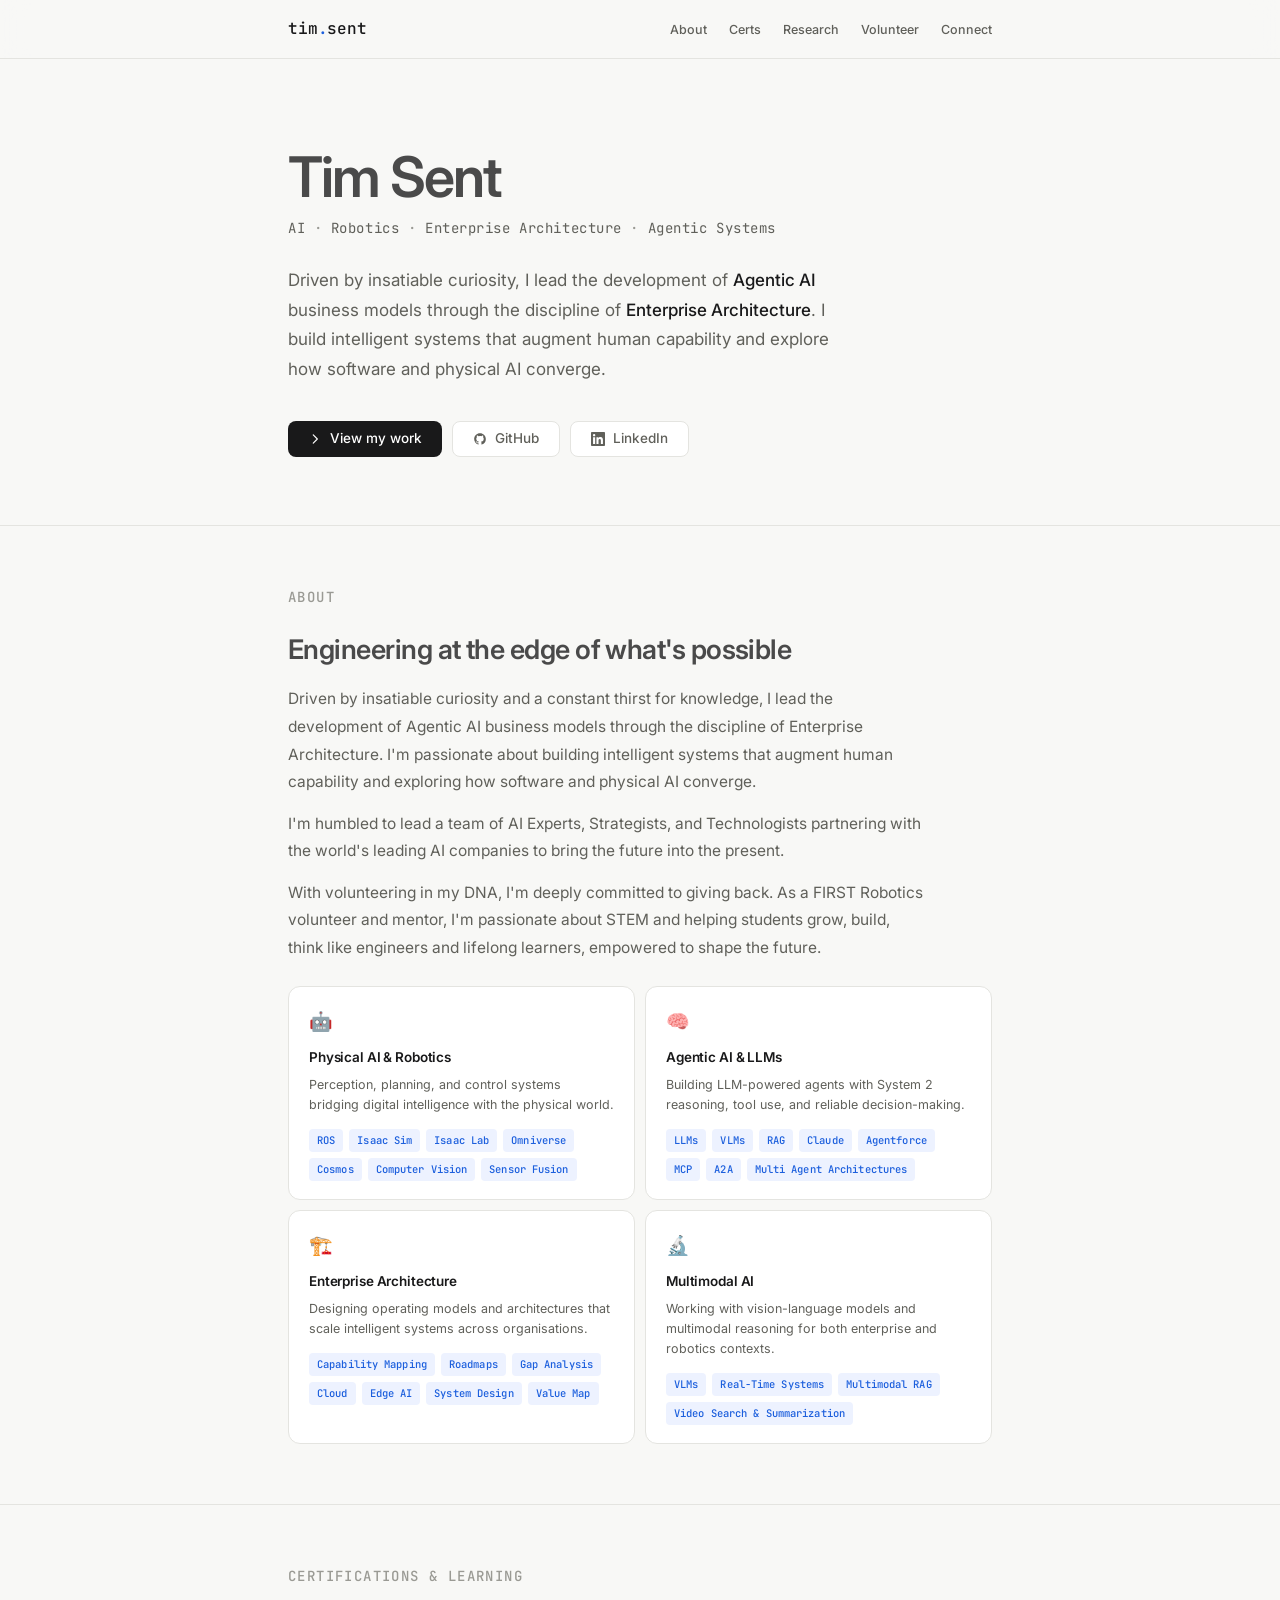
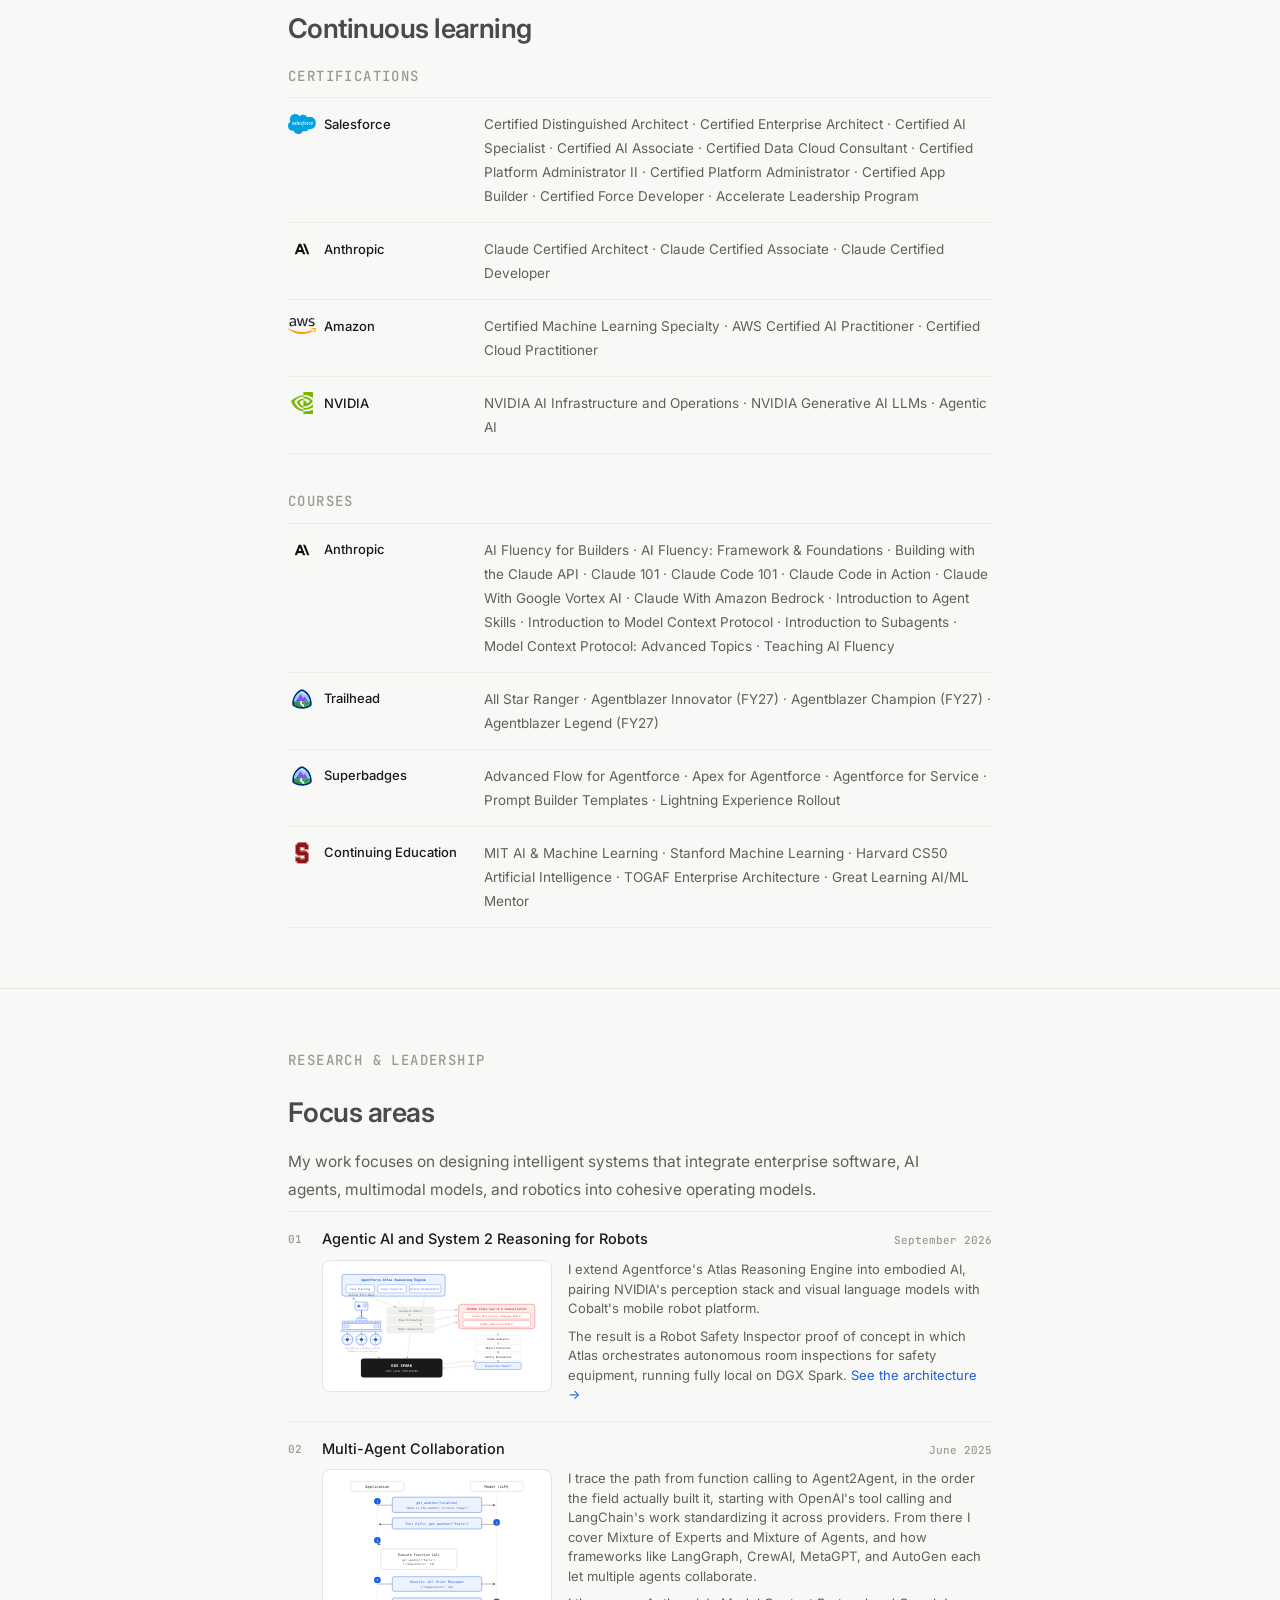
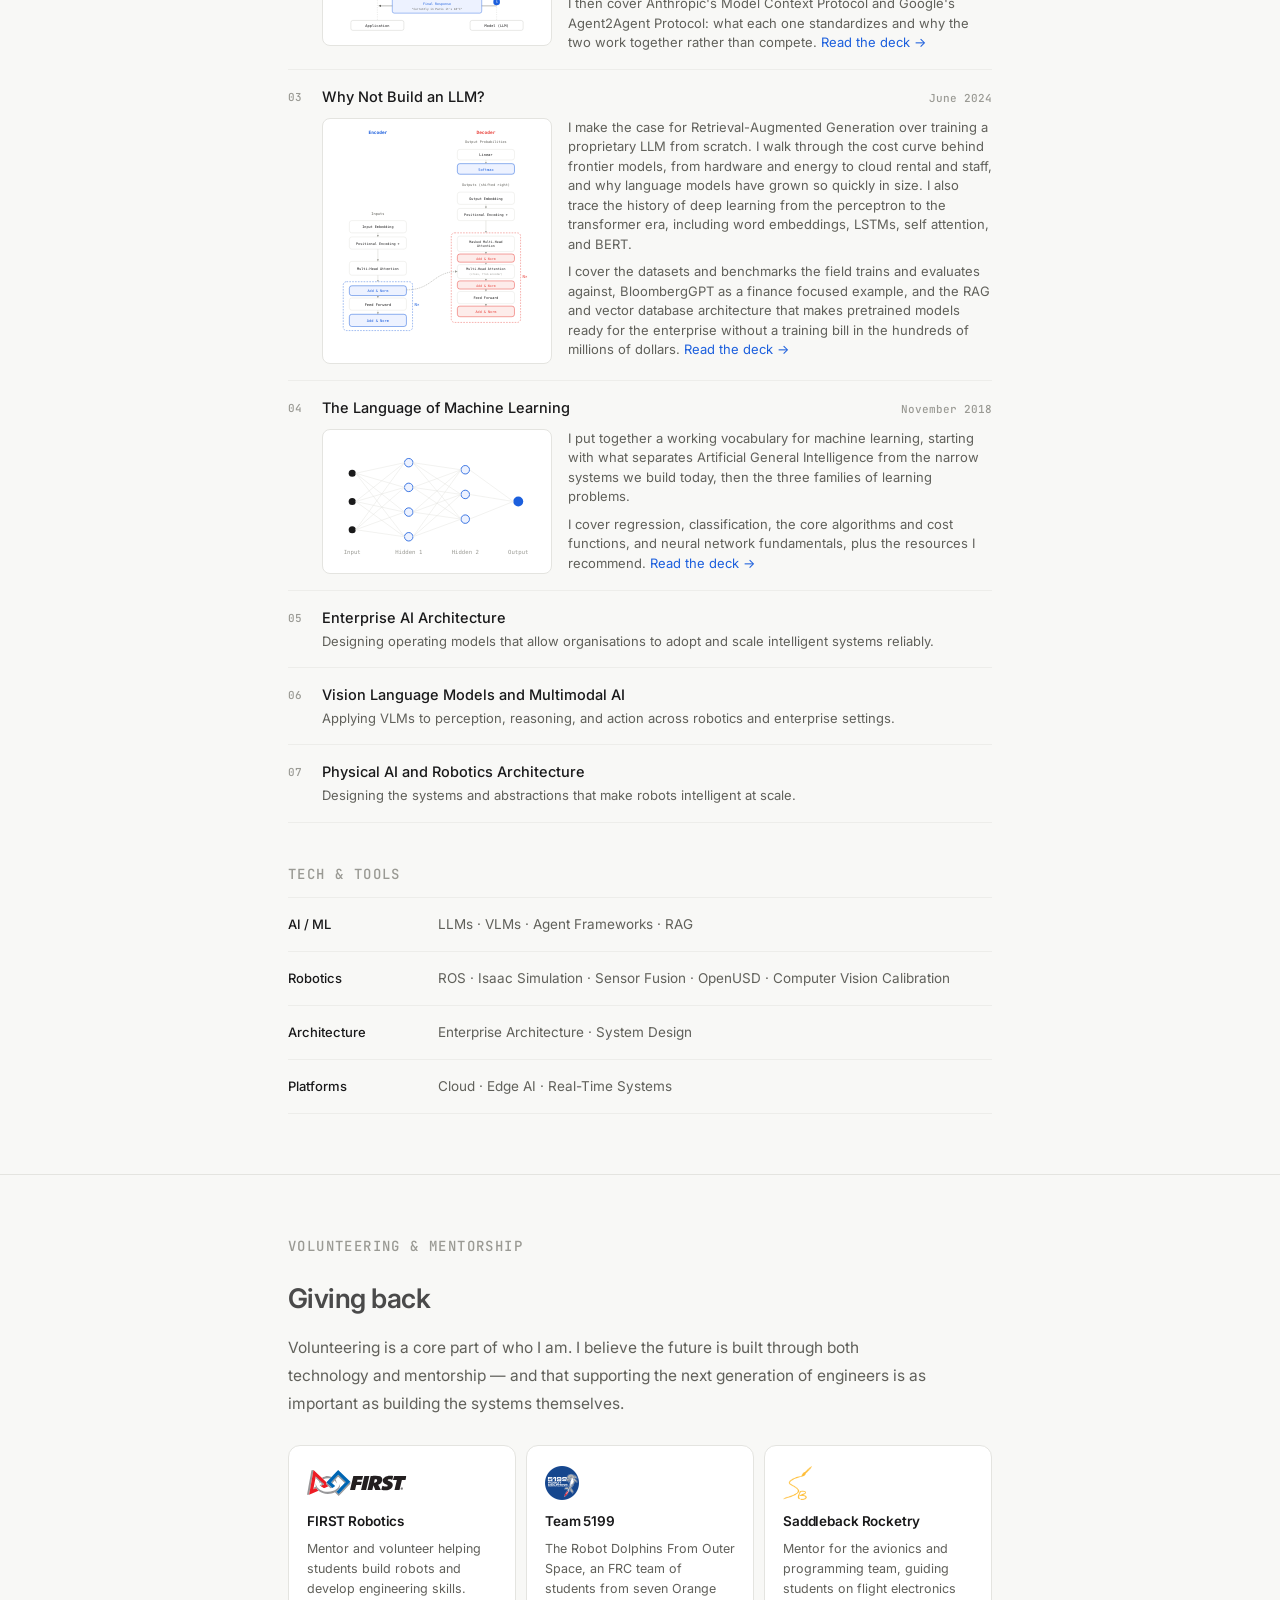
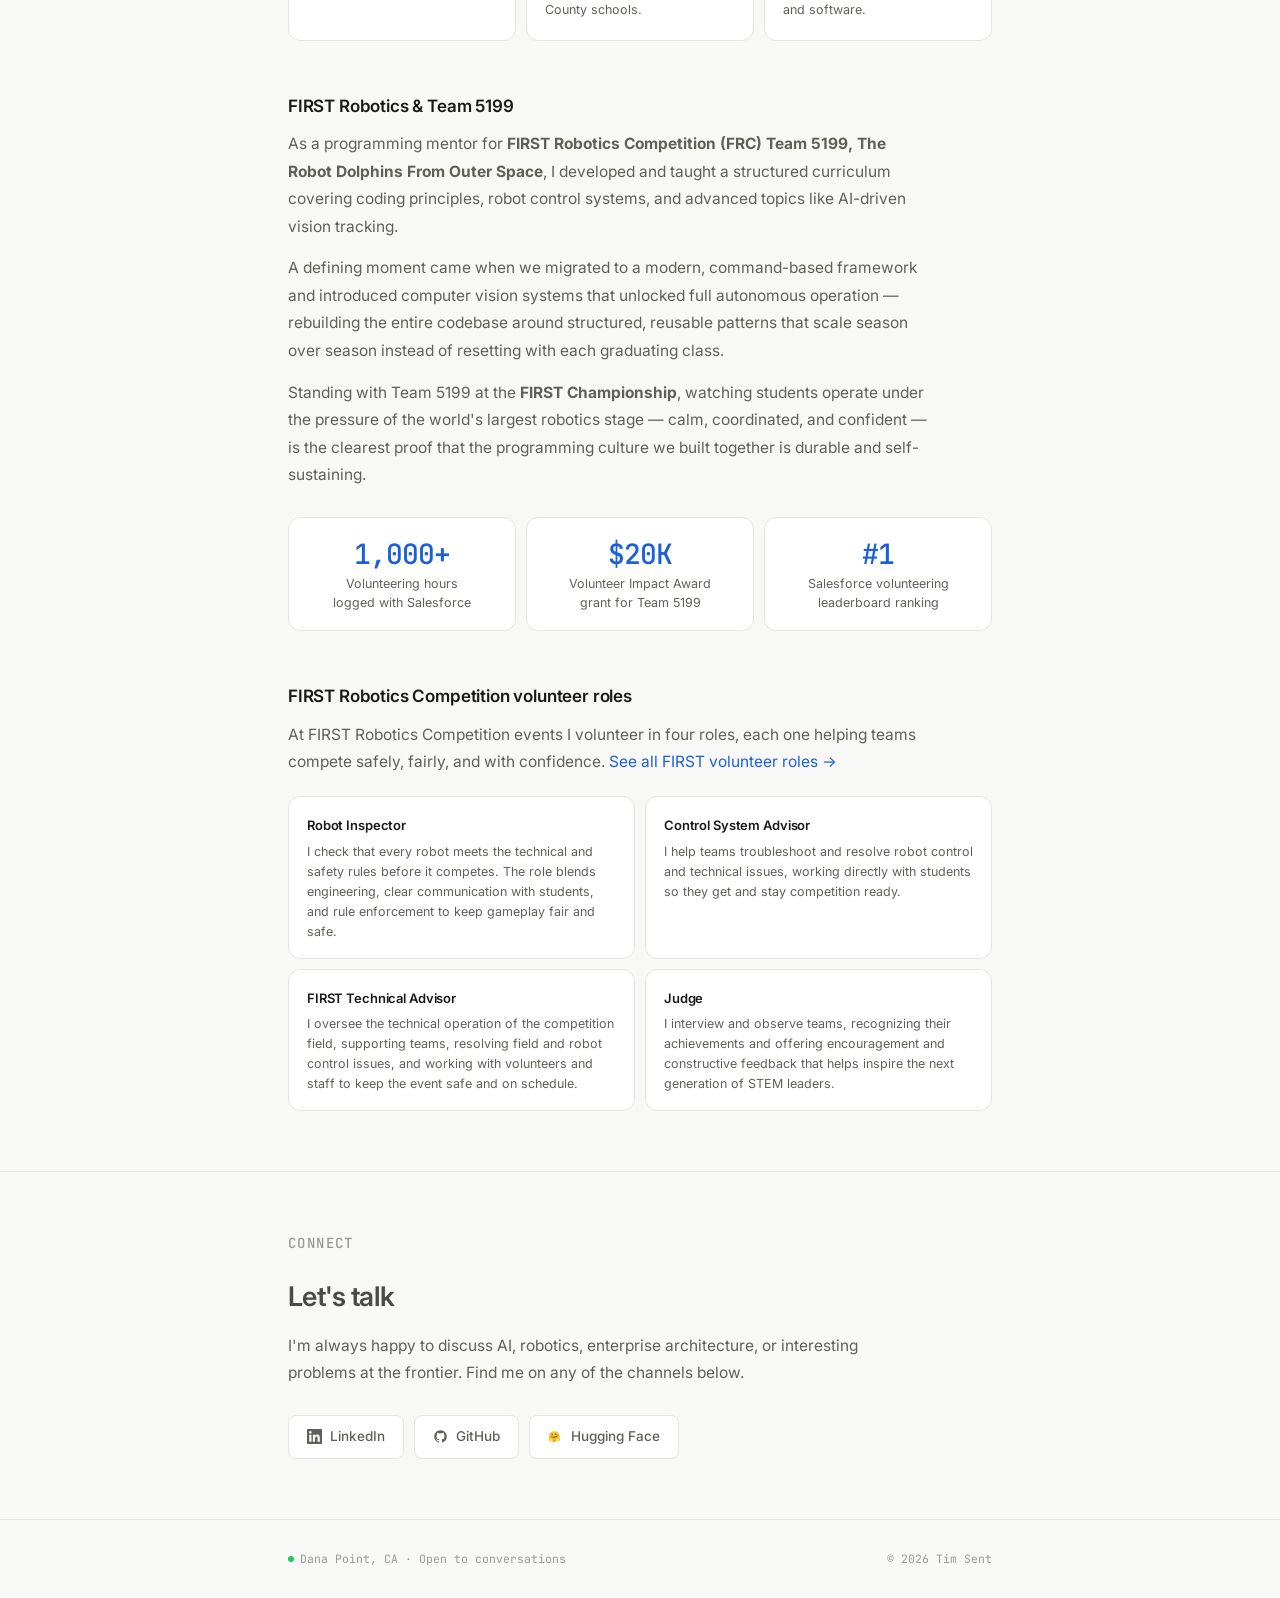
==== index.html @ 7ecc3be6 "Add Teaching AI Fluency to Anthropic courses Co-Authored-By: Claude Sonnet 5 <noreply@anthropic.com>" ====
<!DOCTYPE html>
<html lang="en">
<head>
  <meta charset="UTF-8" />
  <meta name="viewport" content="width=device-width, initial-scale=1.0" />
  <title>Tim Sent</title>
  <link rel="icon" href="favicon.svg" type="image/svg+xml" />
  <link rel="icon" href="favicon.ico" sizes="48x48" />
  <link rel="apple-touch-icon" href="apple-touch-icon.png" />
  <link rel="preconnect" href="https://fonts.googleapis.com" />
  <link rel="preconnect" href="https://fonts.gstatic.com" crossorigin />
  <link href="https://fonts.googleapis.com/css2?family=Inter:ital,wght@0,300;0,400;0,500;0,600;1,400&family=JetBrains+Mono:wght@400;500&display=swap" rel="stylesheet" />
  <link rel="stylesheet" href="css/styles.css" />
</head>
<body>

<!-- ── Nav ──────────────────────────────────── -->
<nav>
  <div class="nav-inner">
    <a href="#" class="nav-brand">tim<em>.</em>sent</a>
    <ul class="nav-links">
      <li><a href="#about">About</a></li>
      <li><a href="#certifications">Certs</a></li>
      <li><a href="#research">Research</a></li>
      <li><a href="#volunteering">Volunteer</a></li>
      <li><a href="#connect">Connect</a></li>
    </ul>
  </div>
</nav>

<!-- ── Hero ─────────────────────────────────── -->
<div class="container">
  <div class="hero hero-home fade">
    <h1>Tim Sent</h1>
    <p class="hero-subtitle">
      <span>AI</span> · <span>Robotics</span> · <span>Enterprise Architecture</span> · <span>Agentic Systems</span>
    </p>
    <p class="hero-desc">
      Driven by insatiable curiosity, I lead the development of <strong>Agentic AI</strong> business models through
      the discipline of <strong>Enterprise Architecture</strong>. I build intelligent systems that augment human
      capability and explore how software and physical AI converge.
    </p>
    <div class="hero-actions">
      <a href="#research" class="btn btn-dark">
        <svg fill="none" viewBox="0 0 24 24" stroke="currentColor" stroke-width="2"><path stroke-linecap="round" stroke-linejoin="round" d="M9 5l7 7-7 7"/></svg>
        View my work
      </a>
      <a href="https://github.com/timsent" target="_blank" rel="noopener" class="btn btn-outline">
        <svg viewBox="0 0 24 24" fill="currentColor"><path d="M12 2C6.477 2 2 6.484 2 12.017c0 4.425 2.865 8.18 6.839 9.504.5.092.682-.217.682-.483 0-.237-.008-.868-.013-1.703-2.782.605-3.369-1.343-3.369-1.343-.454-1.158-1.11-1.466-1.11-1.466-.908-.62.069-.608.069-.608 1.003.07 1.531 1.032 1.531 1.032.892 1.53 2.341 1.088 2.91.832.092-.647.35-1.088.636-1.338-2.22-.253-4.555-1.113-4.555-4.951 0-1.093.39-1.988 1.029-2.688-.103-.253-.446-1.272.098-2.65 0 0 .84-.27 2.75 1.026A9.564 9.564 0 0112 6.844c.85.004 1.705.115 2.504.337 1.909-1.296 2.747-1.027 2.747-1.027.546 1.379.202 2.398.1 2.651.64.7 1.028 1.595 1.028 2.688 0 3.848-2.339 4.695-4.566 4.943.359.309.678.92.678 1.855 0 1.338-.012 2.419-.012 2.747 0 .268.18.58.688.482A10.019 10.019 0 0022 12.017C22 6.484 17.522 2 12 2z"/></svg>
        GitHub
      </a>
      <a href="https://www.linkedin.com/in/timsent/" target="_blank" rel="noopener" class="btn btn-outline">
        <svg viewBox="0 0 24 24" fill="currentColor"><path d="M20.447 20.452h-3.554v-5.569c0-1.328-.027-3.037-1.852-3.037-1.853 0-2.136 1.445-2.136 2.939v5.667H9.351V9h3.414v1.561h.046c.477-.9 1.637-1.85 3.37-1.85 3.601 0 4.267 2.37 4.267 5.455v6.286zM5.337 7.433a2.062 2.062 0 01-2.063-2.065 2.064 2.064 0 112.063 2.065zm1.782 13.019H3.555V9h3.564v11.452zM22.225 0H1.771C.792 0 0 .774 0 1.729v20.542C0 23.227.792 24 1.771 24h20.451C23.2 24 24 23.227 24 22.271V1.729C24 .774 23.2 0 22.222 0h.003z"/></svg>
        LinkedIn
      </a>
    </div>
  </div>
</div>

<div class="hr"></div>

<!-- ── About ─────────────────────────────────── -->
<section id="about">
  <div class="container">
    <p class="sec-eyebrow fade">About</p>
    <h2 class="sec-title fade">Engineering at the edge of what's possible</h2>
    <div class="sec-body fade">
      <p>
        Driven by insatiable curiosity and a constant thirst for knowledge, I lead the development of Agentic AI
        business models through the discipline of Enterprise Architecture. I'm passionate about building intelligent
        systems that augment human capability and exploring how software and physical AI converge.
      </p>
      <p>
        I'm humbled to lead a team of AI Experts, Strategists, and Technologists partnering with the world's leading
        AI companies to bring the future into the present.
      </p>
      <p>
        With volunteering in my DNA, I'm deeply committed to giving back. As a FIRST Robotics volunteer and mentor,
        I'm passionate about STEM and helping students grow, build, think like engineers and lifelong learners,
        empowered to shape the future.
      </p>
    </div>
    <div class="focus-grid">
      <div class="focus-card fade">
        <span class="focus-icon">🤖</span>
        <h3>Physical AI & Robotics</h3>
        <p>Perception, planning, and control systems bridging digital intelligence with the physical world.</p>
        <div class="tags">
          <span class="tag">ROS</span>
          <span class="tag">Isaac Sim</span>
          <span class="tag">Isaac Lab</span>
          <span class="tag">Omniverse</span>
          <span class="tag">Cosmos</span>
          <span class="tag">Computer Vision</span>
          <span class="tag">Sensor Fusion</span>
        </div>
      </div>
      <div class="focus-card fade">
        <span class="focus-icon">🧠</span>
        <h3>Agentic AI & LLMs</h3>
        <p>Building LLM-powered agents with System 2 reasoning, tool use, and reliable decision-making.</p>
        <div class="tags">
          <span class="tag">LLMs</span>
          <span class="tag">VLMs</span>
          <span class="tag">RAG</span>
          <span class="tag">Claude</span>
          <span class="tag">Agentforce</span>
          <span class="tag">MCP</span>
          <span class="tag">A2A</span>
          <span class="tag">Multi Agent Architectures</span>
        </div>
      </div>
      <div class="focus-card fade">
        <span class="focus-icon">🏗️</span>
        <h3>Enterprise Architecture</h3>
        <p>Designing operating models and architectures that scale intelligent systems across organisations.</p>
        <div class="tags">
          <span class="tag">Capability Mapping</span>
          <span class="tag">Roadmaps</span>
          <span class="tag">Gap Analysis</span>
          <span class="tag">Cloud</span>
          <span class="tag">Edge AI</span>
          <span class="tag">System Design</span>
          <span class="tag">Value Map</span>
        </div>
      </div>
      <div class="focus-card fade">
        <span class="focus-icon">🔬</span>
        <h3>Multimodal AI</h3>
        <p>Working with vision-language models and multimodal reasoning for both enterprise and robotics contexts.</p>
        <div class="tags">
          <span class="tag">VLMs</span>
          <span class="tag">Real-Time Systems</span>
          <span class="tag">Multimodal RAG</span>
          <span class="tag">Video Search &amp; Summarization</span>
        </div>
      </div>
    </div>
  </div>
</section>

<div class="hr"></div>

<!-- ── Certifications ────────────────────────── -->
<section id="certifications">
  <div class="container">
    <p class="sec-eyebrow fade">Certifications &amp; Learning</p>
    <h2 class="sec-title fade">Continuous learning</h2>

    <div style="margin-top: 8px;">
      <p class="sec-eyebrow fade" style="margin-bottom: 10px;">Certifications</p>
      <div class="cert-table fade">
        <div class="cert-row">
          <span class="cert-provider"><img class="provider-logo" src="images/logo-salesforce.svg" alt="">Salesforce</span>
          <span class="cert-items">Certified Distinguished Architect · Certified Enterprise Architect · Certified AI Specialist · Certified AI Associate · Certified Data Cloud Consultant · Certified Platform Administrator II · Certified Platform Administrator · Certified App Builder · Certified Force Developer · Accelerate Leadership Program</span>
        </div>
        <div class="cert-row">
          <span class="cert-provider"><img class="provider-logo" src="images/logo-anthropic.png" alt="">Anthropic</span>
          <span class="cert-items">Claude Certified Architect · Claude Certified Associate · Claude Certified Developer</span>
        </div>
        <div class="cert-row">
          <span class="cert-provider"><img class="provider-logo" src="images/logo-aws.svg" alt="">Amazon</span>
          <span class="cert-items">Certified Machine Learning Specialty · AWS Certified AI Practitioner · Certified Cloud Practitioner</span>
        </div>
        <div class="cert-row">
          <span class="cert-provider"><img class="provider-logo" src="images/logo-nvidia.svg" alt="">NVIDIA</span>
          <span class="cert-items">NVIDIA AI Infrastructure and Operations · NVIDIA Generative AI LLMs · Agentic AI</span>
        </div>
      </div>
    </div>

    <div style="margin-top: 36px;">
      <p class="sec-eyebrow fade" style="margin-bottom: 10px;">Courses</p>
      <div class="cert-table fade">
        <div class="cert-row">
          <span class="cert-provider"><img class="provider-logo" src="images/logo-anthropic.png" alt="">Anthropic</span>
          <span class="cert-items">AI Fluency for Builders · AI Fluency: Framework &amp; Foundations · Building with the Claude API · Claude 101 · Claude Code 101 · Claude Code in Action · Claude With Google Vortex AI · Claude With Amazon Bedrock · Introduction to Agent Skills · Introduction to Model Context Protocol · Introduction to Subagents · Model Context Protocol: Advanced Topics · Teaching AI Fluency</span>
        </div>
        <div class="cert-row">
          <span class="cert-provider"><img class="provider-logo" src="images/logo-trailhead.svg" alt="">Trailhead</span>
          <span class="cert-items">All Star Ranger · Agentblazer Innovator (FY27) · Agentblazer Champion (FY27) · Agentblazer Legend (FY27)</span>
        </div>
        <div class="cert-row">
          <span class="cert-provider"><img class="provider-logo" src="images/logo-trailhead.svg" alt="">Superbadges</span>
          <span class="cert-items">Advanced Flow for Agentforce · Apex for Agentforce · Agentforce for Service · Prompt Builder Templates · Lightning Experience Rollout</span>
        </div>
        <div class="cert-row">
          <span class="cert-provider"><img class="provider-logo" src="images/logo-stanford.svg" alt="">Continuing Education</span>
          <span class="cert-items">MIT AI &amp; Machine Learning · Stanford Machine Learning · Harvard CS50 Artificial Intelligence · TOGAF Enterprise Architecture · Great Learning AI/ML Mentor</span>
        </div>
      </div>
    </div>
  </div>
</section>

<div class="hr"></div>

<!-- ── Research ───────────────────────────────── -->
<section id="research">
  <div class="container">
    <p class="sec-eyebrow fade">Research & Leadership</p>
    <h2 class="sec-title fade">Focus areas</h2>
    <div class="sec-body fade">
      <p>
        My work focuses on designing intelligent systems that integrate enterprise software, AI agents,
        multimodal models, and robotics into cohesive operating models.
      </p>
    </div>
    <div class="research-list fade">
      <div class="research-item">
        <span class="research-num">01</span>
        <div class="research-name">
          <div class="research-head">
            <a href="nvidia-cobalt-robotics.html" style="color: var(--text-primary); text-decoration: none;">Agentic AI and System 2 Reasoning for Robots</a>
            <span class="research-date">September 2026</span>
          </div>
          <div class="research-body">
            <a class="research-thumb" href="nvidia-cobalt-robotics.html"><img src="images/nvidia-cobalt-robotics.svg" alt="Robot Safety Inspector system architecture diagram" loading="lazy"></a>
            <div class="research-text">
              <p>I extend Agentforce's Atlas Reasoning Engine into embodied AI, pairing NVIDIA's perception stack and visual language models with Cobalt's mobile robot platform.</p>
              <p>The result is a Robot Safety Inspector proof of concept in which Atlas orchestrates autonomous room inspections for safety equipment, running fully local on DGX Spark. <a href="nvidia-cobalt-robotics.html" style="color: var(--accent);">See the architecture →</a></p>
            </div>
          </div>
        </div>
      </div>
      <div class="research-item">
        <span class="research-num">02</span>
        <div class="research-name">
          <div class="research-head">
            <a href="multi-agent-collaboration.html" style="color: var(--text-primary); text-decoration: none;">Multi-Agent Collaboration</a>
            <span class="research-date">June 2025</span>
          </div>
          <div class="research-body">
            <a class="research-thumb" href="multi-agent-collaboration.html"><img src="images/multi-agent-collaboration.svg" alt="Tool calling sequence diagram from Multi-Agent Collaboration" loading="lazy"></a>
            <div class="research-text">
              <p>I trace the path from function calling to Agent2Agent, in the order the field actually built it, starting with OpenAI's tool calling and LangChain's work standardizing it across providers. From there I cover Mixture of Experts and Mixture of Agents, and how frameworks like LangGraph, CrewAI, MetaGPT, and AutoGen each let multiple agents collaborate.</p>
              <p>I then cover Anthropic's Model Context Protocol and Google's Agent2Agent Protocol: what each one standardizes and why the two work together rather than compete. <a href="multi-agent-collaboration.html" style="color: var(--accent);">Read the deck →</a></p>
            </div>
          </div>
        </div>
      </div>
      <div class="research-item">
        <span class="research-num">03</span>
        <div class="research-name">
          <div class="research-head">
            <a href="why-not-build-an-llm.html" style="color: var(--text-primary); text-decoration: none;">Why Not Build an LLM?</a>
            <span class="research-date">June 2024</span>
          </div>
          <div class="research-body">
            <a class="research-thumb" href="why-not-build-an-llm.html"><img src="images/why-not-build-an-llm.svg" alt="Transformer architecture diagram from Why Not Build an LLM?" loading="lazy"></a>
            <div class="research-text">
              <p>I make the case for Retrieval-Augmented Generation over training a proprietary LLM from scratch. I walk through the cost curve behind frontier models, from hardware and energy to cloud rental and staff, and why language models have grown so quickly in size. I also trace the history of deep learning from the perceptron to the transformer era, including word embeddings, LSTMs, self attention, and BERT.</p>
              <p>I cover the datasets and benchmarks the field trains and evaluates against, BloombergGPT as a finance focused example, and the RAG and vector database architecture that makes pretrained models ready for the enterprise without a training bill in the hundreds of millions of dollars. <a href="why-not-build-an-llm.html" style="color: var(--accent);">Read the deck →</a></p>
            </div>
          </div>
        </div>
      </div>
      <div class="research-item">
        <span class="research-num">04</span>
        <div class="research-name">
          <div class="research-head">
            <a href="language-of-machine-learning.html" style="color: var(--text-primary); text-decoration: none;">The Language of Machine Learning</a>
            <span class="research-date">November 2018</span>
          </div>
          <div class="research-body">
            <a class="research-thumb" href="language-of-machine-learning.html"><img src="images/language-of-machine-learning.svg" alt="Neural network diagram from The Language of Machine Learning" loading="lazy"></a>
            <div class="research-text">
              <p>I put together a working vocabulary for machine learning, starting with what separates Artificial General Intelligence from the narrow systems we build today, then the three families of learning problems.</p>
              <p>I cover regression, classification, the core algorithms and cost functions, and neural network fundamentals, plus the resources I recommend. <a href="language-of-machine-learning.html" style="color: var(--accent);">Read the deck →</a></p>
            </div>
          </div>
        </div>
      </div>
      <div class="research-item">
        <span class="research-num">05</span>
        <div class="research-name">
          Enterprise AI Architecture
          <em>Designing operating models that allow organisations to adopt and scale intelligent systems reliably.</em>
        </div>
      </div>
      <div class="research-item">
        <span class="research-num">06</span>
        <div class="research-name">
          Vision Language Models and Multimodal AI
          <em>Applying VLMs to perception, reasoning, and action across robotics and enterprise settings.</em>
        </div>
      </div>
      <div class="research-item">
        <span class="research-num">07</span>
        <div class="research-name">
          Physical AI and Robotics Architecture
          <em>Designing the systems and abstractions that make robots intelligent at scale.</em>
        </div>
      </div>
    </div>

    <div style="margin-top: 40px;">
      <p class="sec-eyebrow fade" style="margin-bottom: 12px;">Tech & Tools</p>
      <div class="tech-grid fade">
        <div class="tech-row">
          <span class="tech-category">AI / ML</span>
          <span class="tech-items">LLMs · VLMs · Agent Frameworks · RAG</span>
        </div>
        <div class="tech-row">
          <span class="tech-category">Robotics</span>
          <span class="tech-items">ROS · Isaac Simulation · Sensor Fusion · OpenUSD · Computer Vision Calibration</span>
        </div>
        <div class="tech-row">
          <span class="tech-category">Architecture</span>
          <span class="tech-items">Enterprise Architecture · System Design</span>
        </div>
        <div class="tech-row">
          <span class="tech-category">Platforms</span>
          <span class="tech-items">Cloud · Edge AI · Real-Time Systems</span>
        </div>
      </div>
    </div>
  </div>
</section>

<div class="hr"></div>

<!-- ── Volunteering ──────────────────────────── -->
<section id="volunteering">
  <div class="container">
    <p class="sec-eyebrow fade">Volunteering &amp; Mentorship</p>
    <h2 class="sec-title fade">Giving back</h2>
    <div class="sec-body fade">
      <p>
        Volunteering is a core part of who I am. I believe the future is built through both technology and mentorship —
        and that supporting the next generation of engineers is as important as building the systems themselves.
      </p>
    </div>
    <div class="service-grid" style="margin-top: 28px;">
      <a class="service-card fade" href="https://www.firstinspires.org/programs/frc/" target="_blank" rel="noopener">
        <img class="service-logo" src="images/first-logo.svg" alt="FIRST">
        <h3>FIRST Robotics</h3>
        <p>Mentor and volunteer helping students build robots and develop engineering skills.</p>
      </a>
      <a class="service-card fade" href="https://robotdolphins.org/" target="_blank" rel="noopener">
        <img class="service-logo round" src="images/team-5199-logo.png" alt="Team 5199 Robot Dolphins From Outer Space logo">
        <h3>Team 5199</h3>
        <p>The Robot Dolphins From Outer Space, an FRC team of students from seven Orange County schools.</p>
      </a>
      <a class="service-card fade" href="https://saddlebackrocketry.org/" target="_blank" rel="noopener">
        <img class="service-logo round" src="images/saddleback-rocketry-logo.png" alt="Saddleback Rocketry logo">
        <h3>Saddleback Rocketry</h3>
        <p>Mentor for the avionics and programming team, guiding students on flight electronics and software.</p>
      </a>
    </div>

    <h3 class="subsection-title fade" style="margin-top: 52px;">FIRST Robotics &amp; Team 5199</h3>
    <div class="sec-body fade">
      <p>
        As a programming mentor for <strong>FIRST Robotics Competition (FRC) Team 5199, The Robot Dolphins From
        Outer Space</strong>, I developed and taught a structured curriculum covering coding principles, robot
        control systems, and advanced topics like AI-driven vision tracking.
      </p>
      <p>
        A defining moment came when we migrated to a modern, command-based framework and introduced computer
        vision systems that unlocked full autonomous operation — rebuilding the entire codebase around
        structured, reusable patterns that scale season over season instead of resetting with each graduating class.
      </p>
      <p>
        Standing with Team 5199 at the <strong>FIRST Championship</strong>, watching students operate under the
        pressure of the world's largest robotics stage — calm, coordinated, and confident — is the clearest
        proof that the programming culture we built together is durable and self-sustaining.
      </p>
    </div>

    <div class="vol-stats fade">
      <div class="vol-stat">
        <div class="vol-stat-num">1,000+</div>
        <div class="vol-stat-label">Volunteering hours<br>logged with Salesforce</div>
      </div>
      <div class="vol-stat">
        <div class="vol-stat-num">$20K</div>
        <div class="vol-stat-label">Volunteer Impact Award<br>grant for Team 5199</div>
      </div>
      <div class="vol-stat">
        <div class="vol-stat-num">#1</div>
        <div class="vol-stat-label">Salesforce volunteering<br>leaderboard ranking</div>
      </div>
    </div>

    <h3 class="subsection-title fade" style="margin-top: 52px;">FIRST Robotics Competition volunteer roles</h3>
    <div class="sec-body fade">
      <p>
        At FIRST Robotics Competition events I volunteer in four roles, each one helping teams compete safely, fairly, and with confidence.
        <a href="https://www.firstinspires.org/community/volunteers/roles" target="_blank" rel="noopener" style="color: var(--accent);">See all FIRST volunteer roles →</a>
      </p>
    </div>
    <div class="card-grid fade">
      <div class="card">
        <h3>Robot Inspector</h3>
        <p>I check that every robot meets the technical and safety rules before it competes. The role blends engineering, clear communication with students, and rule enforcement to keep gameplay fair and safe.</p>
      </div>
      <div class="card">
        <h3>Control System Advisor</h3>
        <p>I help teams troubleshoot and resolve robot control and technical issues, working directly with students so they get and stay competition ready.</p>
      </div>
      <div class="card">
        <h3>FIRST Technical Advisor</h3>
        <p>I oversee the technical operation of the competition field, supporting teams, resolving field and robot control issues, and working with volunteers and staff to keep the event safe and on schedule.</p>
      </div>
      <div class="card">
        <h3>Judge</h3>
        <p>I interview and observe teams, recognizing their achievements and offering encouragement and constructive feedback that helps inspire the next generation of STEM leaders.</p>
      </div>
    </div>
  </div>
</section>

<div class="hr"></div>

<!-- ── Connect ───────────────────────────────── -->
<section id="connect">
  <div class="container">
    <p class="sec-eyebrow fade">Connect</p>
    <h2 class="sec-title fade">Let's talk</h2>
    <p class="sec-body fade">
      I'm always happy to discuss AI, robotics, enterprise architecture, or interesting problems at the frontier.
      Find me on any of the channels below.
    </p>
    <div class="connect-row fade" style="margin-top: 28px;">
      <a href="https://www.linkedin.com/in/timsent/" target="_blank" rel="noopener" class="connect-btn">
        <svg viewBox="0 0 24 24" fill="currentColor"><path d="M20.447 20.452h-3.554v-5.569c0-1.328-.027-3.037-1.852-3.037-1.853 0-2.136 1.445-2.136 2.939v5.667H9.351V9h3.414v1.561h.046c.477-.9 1.637-1.85 3.37-1.85 3.601 0 4.267 2.37 4.267 5.455v6.286zM5.337 7.433a2.062 2.062 0 01-2.063-2.065 2.064 2.064 0 112.063 2.065zm1.782 13.019H3.555V9h3.564v11.452zM22.225 0H1.771C.792 0 0 .774 0 1.729v20.542C0 23.227.792 24 1.771 24h20.451C23.2 24 24 23.227 24 22.271V1.729C24 .774 23.2 0 22.222 0h.003z"/></svg>
        LinkedIn
      </a>
      <a href="https://github.com/timsent" target="_blank" rel="noopener" class="connect-btn">
        <svg viewBox="0 0 24 24" fill="currentColor"><path d="M12 2C6.477 2 2 6.484 2 12.017c0 4.425 2.865 8.18 6.839 9.504.5.092.682-.217.682-.483 0-.237-.008-.868-.013-1.703-2.782.605-3.369-1.343-3.369-1.343-.454-1.158-1.11-1.466-1.11-1.466-.908-.62.069-.608.069-.608 1.003.07 1.531 1.032 1.531 1.032.892 1.53 2.341 1.088 2.91.832.092-.647.35-1.088.636-1.338-2.22-.253-4.555-1.113-4.555-4.951 0-1.093.39-1.988 1.029-2.688-.103-.253-.446-1.272.098-2.65 0 0 .84-.27 2.75 1.026A9.564 9.564 0 0112 6.844c.85.004 1.705.115 2.504.337 1.909-1.296 2.747-1.027 2.747-1.027.546 1.379.202 2.398.1 2.651.64.7 1.028 1.595 1.028 2.688 0 3.848-2.339 4.695-4.566 4.943.359.309.678.92.678 1.855 0 1.338-.012 2.419-.012 2.747 0 .268.18.58.688.482A10.019 10.019 0 0022 12.017C22 6.484 17.522 2 12 2z"/></svg>
        GitHub
      </a>
      <a href="https://huggingface.co/timsent" target="_blank" rel="noopener" class="connect-btn">
        <svg viewBox="0 0 24 24" fill="currentColor" width="15" height="15"><text y="18" font-size="16">🤗</text></svg>
        Hugging Face
      </a>
    </div>
  </div>
</section>

<!-- ── Footer ────────────────────────────────── -->
<footer>
  <div class="footer-inner">
    <span class="footer-text">
      <span class="dot-live"></span>
      Dana Point, CA · Open to conversations
    </span>
    <span class="footer-text">© 2026 Tim Sent</span>
  </div>
</footer>

<script>
  // Scroll-triggered fade-in
  const io = new IntersectionObserver(
    entries => entries.forEach(e => { if (e.isIntersecting) e.target.classList.add('in'); }),
    { threshold: 0.1, rootMargin: '0px 0px -24px 0px' }
  );
  document.querySelectorAll('.fade').forEach(el => io.observe(el));

  // Hero is visible immediately
  const hero = document.querySelector('.hero.fade');
  if (hero) requestAnimationFrame(() => hero.classList.add('in'));
</script>
</body>
</html>
---- css/styles.css ----
*, *::before, *::after { box-sizing: border-box; margin: 0; padding: 0; }
:root { --bg: #f8f8f6; --surface: #ffffff; --border: #e4e4e0; --border-subtle: #ededea; --text-primary: #19191a; --text-secondary: #60605a; --text-muted: #9a9a94; --accent: #1c5fdd; --accent-light: #edf2ff; --accent-hover: #1a54c7; --pink: #e8433d; --green: #788c5d; --sans: 'Inter', -apple-system, BlinkMacSystemFont, sans-serif; --mono: 'JetBrains Mono', ui-monospace, monospace; }
html { scroll-behavior: smooth; font-size: 16px; }
body { font-family: var(--sans); background: var(--bg); color: var(--text-primary); line-height: 1.6; -webkit-font-smoothing: antialiased; -moz-osx-font-smoothing: grayscale; }
.container { max-width: 760px; margin: 0 auto; padding: 0 28px; }
.container.wide { max-width: 920px; }
.hr { height: 1px; background: var(--border); }
/* ── Nav ── */
nav { position: sticky; top: 0; z-index: 200; background: rgba(248, 248, 246, 0.88); backdrop-filter: blur(14px); -webkit-backdrop-filter: blur(14px); border-bottom: 1px solid var(--border); }
.nav-inner { max-width: 760px; margin: 0 auto; padding: 0 28px; height: 58px; display: flex; align-items: center; justify-content: space-between; gap: 16px; }
.nav-brand { font-family: var(--mono); font-size: 16px; font-weight: 500; color: var(--text-primary); text-decoration: none; letter-spacing: -0.01em; white-space: nowrap; }
.nav-brand em { color: var(--accent); font-style: normal; }
.nav-links { list-style: none; display: flex; gap: 22px; flex-wrap: wrap; }
.nav-links a { font-size: 12.5px; font-weight: 500; color: var(--text-secondary); text-decoration: none; transition: color 0.15s; white-space: nowrap; }
.nav-links a:hover { color: var(--text-primary); }
/* ── Hero ── */
.hero { padding: 72px 0 52px; }
.hero.hero-home { padding: 88px 0 68px; }
.back-link { display: inline-flex; align-items: center; gap: 6px; font-family: var(--mono); font-size: 12px; font-weight: 500; color: var(--text-muted); text-decoration: none; margin-bottom: 26px; transition: color 0.15s; }
.back-link:hover { color: var(--accent); }
.hero-label { font-family: var(--mono); font-size: 11.5px; font-weight: 500; color: var(--accent); text-transform: uppercase; letter-spacing: 0.1em; display: flex; align-items: center; gap: 10px; margin-bottom: 22px; }
.hero-label::before { content: ''; display: block; width: 22px; height: 1.5px; background: var(--accent); border-radius: 2px; }
.hero h1 { font-size: clamp(32px, 6vw, 46px); font-weight: 600; letter-spacing: -0.03em; line-height: 1.12; color: #4a4a4a; margin-bottom: 12px; }
.hero.hero-home h1 { font-size: clamp(38px, 7vw, 56px); font-weight: 600; letter-spacing: -0.035em; line-height: 1.08; color: #4a4a4a; margin-bottom: 10px; }
.hero-subtitle { font-family: var(--mono); font-size: 14px; font-weight: 400; color: var(--text-muted); letter-spacing: 0.04em; margin-bottom: 26px; }
.hero-subtitle span { color: var(--text-secondary); }
.hero-desc { font-size: 16.5px; font-weight: 400; color: var(--text-secondary); max-width: 640px; line-height: 1.75; }
.hero.hero-home .hero-desc { font-size: 17px; font-weight: 400; color: var(--text-secondary); max-width: 560px; line-height: 1.75; margin-bottom: 36px; }
.hero-desc strong { color: var(--text-primary); font-weight: 500; }
.hero-desc a { color: var(--accent); text-decoration: none; }
.hero-desc a:hover { text-decoration: underline; }
/* ── Sections ── */
section { padding: 60px 0; }
.sec-eyebrow { font-family: var(--mono); font-size: 14px; font-weight: 500; color: var(--text-muted); text-transform: uppercase; letter-spacing: 0.1em; margin-bottom: 20px; }
.sec-title { font-size: 27px; font-weight: 600; letter-spacing: -0.02em; color: #4a4a4a; margin-bottom: 14px; }
.sec-body { font-size: 15.5px; color: var(--text-secondary); line-height: 1.78; max-width: 640px; }
.sec-body p + p { margin-top: 14px; }
.sec-body a { color: var(--accent); text-decoration: none; }
.sec-body a:hover { text-decoration: underline; }
.subsection { margin-top: 40px; }
.subsection:first-child { margin-top: 0; }
.subsection-title { font-size: 17px; font-weight: 600; color: var(--text-primary); letter-spacing: -0.01em; margin-bottom: 10px; }
/* ── Tags ── */
.tags { display: flex; flex-wrap: wrap; gap: 6px; margin-top: 14px; }
.tag { font-family: var(--mono); font-size: 10.5px; font-weight: 500; padding: 3px 8px; border-radius: 4px; background: var(--accent-light); color: var(--accent); letter-spacing: 0.01em; }
/* ── Footer ── */
footer { padding: 30px 0; border-top: 1px solid var(--border); }
.footer-inner { max-width: 760px; margin: 0 auto; padding: 0 28px; display: flex; justify-content: space-between; align-items: center; flex-wrap: wrap; gap: 8px; }
.footer-text { font-family: var(--mono); font-size: 11.5px; color: var(--text-muted); display: flex; align-items: center; gap: 6px; }
/* ── Animations ── */
.fade { opacity: 0; transform: translateY(16px); transition: opacity 0.5s ease, transform 0.5s ease; }
.fade.in { opacity: 1; transform: translateY(0); }
.hero-actions { display: flex; gap: 10px; flex-wrap: wrap; }
.btn { display: inline-flex; align-items: center; gap: 8px; padding: 10px 20px; border-radius: 8px; font-size: 13.5px; font-weight: 500; text-decoration: none; transition: all 0.15s ease; line-height: 1; }
.btn-dark { background: var(--text-primary); color: #fff; }
.btn-dark:hover { background: #2c2c2c; transform: translateY(-1px); box-shadow: 0 5px 16px rgba(0,0,0,0.18); }
.btn-outline { background: var(--surface); color: var(--text-secondary); border: 1px solid var(--border); }
.btn-outline:hover { color: var(--text-primary); border-color: #c8c8c2; background: #f2f2ef; transform: translateY(-1px); }
.btn svg { width: 14px; height: 14px; flex-shrink: 0; }
/* ── Focus cards ── */
.focus-grid { display: grid; grid-template-columns: 1fr 1fr; gap: 10px; margin-top: 24px; }
.focus-card { background: var(--surface); border: 1px solid var(--border); border-radius: 12px; padding: 20px 20px 18px; transition: box-shadow 0.18s, border-color 0.18s; }
.focus-card:hover { border-color: #c8c8c2; box-shadow: 0 4px 18px rgba(0,0,0,0.07); }
.focus-icon { font-size: 19px; margin-bottom: 10px; display: block; }
.focus-card h3 { font-size: 13.5px; font-weight: 600; letter-spacing: -0.01em; color: var(--text-primary); margin-bottom: 6px; }
.focus-card p { font-size: 12.5px; color: var(--text-secondary); line-height: 1.62; }
/* ── Research list ── */
.research-list { display: flex; flex-direction: column; gap: 0; margin-top: 8px; }
.research-item { display: flex; align-items: flex-start; gap: 14px; padding: 16px 0; border-bottom: 1px solid var(--border-subtle); }
.research-item:first-child { border-top: 1px solid var(--border-subtle); }
.research-num { font-family: var(--mono); font-size: 11px; color: var(--text-muted); padding-top: 3px; min-width: 20px; font-weight: 500; }
.research-name { flex: 1; min-width: 0; font-size: 14.5px; font-weight: 500; color: var(--text-primary); line-height: 1.5; }
.research-name em { display: block; font-style: normal; font-size: 13px; font-weight: 400; color: var(--text-secondary); margin-top: 3px; }
/* ── Tech table ── */
.tech-grid { display: flex; flex-direction: column; gap: 0; margin-top: 8px; }
.tech-row { display: flex; gap: 20px; padding: 15px 0; border-bottom: 1px solid var(--border-subtle); }
.tech-row:first-child { border-top: 1px solid var(--border-subtle); }
.tech-category { font-size: 13px; font-weight: 500; color: var(--text-primary); min-width: 130px; flex-shrink: 0; padding-top: 1px; }
.tech-items { font-size: 13.5px; color: var(--text-secondary); line-height: 1.7; }
/* ── Service cards ── */
.service-grid { display: grid; grid-template-columns: repeat(3, 1fr); gap: 10px; margin-top: 8px; }
.service-card { background: var(--surface); border: 1px solid var(--border); border-radius: 12px; padding: 20px 18px; transition: box-shadow 0.18s, border-color 0.18s; }
a.service-card { display: block; color: inherit; }
a.service-card, a.service-card:hover, a.service-card:focus, a.service-card:visited, a.service-card * { text-decoration: none; }
.service-card:hover { border-color: #c8c8c2; box-shadow: 0 4px 16px rgba(0,0,0,0.06); }
.service-icon { font-size: 22px; margin-bottom: 10px; display: block; }
.service-logo { height: 26px; width: auto; margin: 4px 0 15px; display: block; }
.service-logo.round { height: 34px; margin: 0 0 11px; }
.service-card h3 { font-size: 13.5px; font-weight: 600; color: var(--text-primary); margin-bottom: 6px; letter-spacing: -0.01em; }
.service-card p { font-size: 12.5px; color: var(--text-secondary); line-height: 1.62; }
/* ── Connect ── */
.connect-row { display: flex; gap: 10px; flex-wrap: wrap; margin-top: 8px; }
.connect-btn { display: inline-flex; align-items: center; gap: 8px; padding: 10px 18px; background: var(--surface); border: 1px solid var(--border); border-radius: 8px; font-size: 13.5px; font-weight: 500; color: var(--text-secondary); text-decoration: none; transition: all 0.15s; }
.connect-btn:hover { color: var(--text-primary); border-color: #c0c0ba; background: #f2f2ef; transform: translateY(-1px); box-shadow: 0 3px 10px rgba(0,0,0,0.07); }
.connect-btn svg { width: 15px; height: 15px; flex-shrink: 0; }
/* ── Cert rows ── */
.cert-table { display: flex; flex-direction: column; gap: 0; margin-top: 8px; }
.cert-row { display: flex; gap: 20px; padding: 14px 0; border-bottom: 1px solid var(--border-subtle); }
.cert-row:first-child { border-top: 1px solid var(--border-subtle); }
.cert-row { align-items: flex-start; }
.cert-provider { display: flex; align-items: center; gap: 8px; font-size: 13px; font-weight: 500; color: var(--text-primary); min-width: 176px; min-height: 24px; flex-shrink: 0; }
.cert-provider.no-logo { padding-left: 36px; }
.provider-logo { width: 28px; height: 22px; object-fit: contain; flex-shrink: 0; border-radius: 4px; }
.cert-items { font-size: 13.5px; color: var(--text-secondary); line-height: 1.78; }
/* ── Volunteering stats ── */
.vol-stats { display: grid; grid-template-columns: repeat(3, 1fr); gap: 10px; margin: 28px 0 0; }
.vol-stat { background: var(--surface); border: 1px solid var(--border); border-radius: 12px; padding: 22px 20px 18px; text-align: center; transition: box-shadow 0.18s, border-color 0.18s; }
.vol-stat:hover { border-color: #c8c8c2; box-shadow: 0 4px 18px rgba(0,0,0,0.07); }
.vol-stat-num { font-family: var(--mono); font-size: 28px; font-weight: 500; color: var(--accent); letter-spacing: -0.03em; line-height: 1; margin-bottom: 7px; }
.vol-stat-label { font-size: 12.5px; color: var(--text-secondary); line-height: 1.5; }
.dot-live { width: 6px; height: 6px; border-radius: 50%; background: #22c55e; animation: blink 2.8s ease-in-out infinite; flex-shrink: 0; }
.subsection-kicker { font-family: var(--mono); font-size: 10.5px; font-weight: 500; color: var(--accent); text-transform: uppercase; letter-spacing: 0.08em; margin-bottom: 6px; }
.focus-grid.cols-3 { grid-template-columns: repeat(3, 1fr); }
.focus-card ul { margin-top: 8px; padding-left: 16px; }
.focus-card li { font-size: 12.5px; color: var(--text-secondary); line-height: 1.7; }
/* ── Diagram cards ── */
.diagram-card { background: var(--surface); border: 1px solid var(--border); border-radius: 12px; padding: 22px 22px 16px; margin-top: 18px; box-shadow: 0 1px 3px rgba(0,0,0,0.03); }
.diagram-card svg { width: 100%; height: auto; display: block; }
.diagram-caption { font-size: 12px; color: var(--text-muted); margin-top: 10px; line-height: 1.6; font-family: var(--mono); }
.diagram-row { display: grid; grid-template-columns: 1fr 1fr; gap: 10px; margin-top: 18px; }
/* ── Equation blocks ── */
.equation-block { background: var(--surface); border: 1px solid var(--border); border-left: 3px solid var(--accent); border-radius: 0 10px 10px 0; padding: 16px 20px; margin-top: 16px; font-family: var(--mono); font-size: 14px; color: var(--text-primary); overflow-x: auto; }
.equation-block .eq-label { display: block; font-family: var(--sans); font-size: 11px; color: var(--text-muted); margin-bottom: 6px; text-transform: uppercase; letter-spacing: 0.06em; }
/* ── Data table ── */
.data-table { width: 100%; border-collapse: collapse; font-size: 12px; }
.data-table th, .data-table td { text-align: left; padding: 7px 10px; border-bottom: 1px solid var(--border-subtle); white-space: nowrap; }
.data-table th { font-family: var(--mono); font-size: 9.5px; text-transform: uppercase; letter-spacing: 0.04em; color: var(--text-muted); font-weight: 500; position: sticky; top: 0; background: var(--surface); }
.data-table td { color: var(--text-secondary); }
.table-wrap { overflow-x: auto; border: 1px solid var(--border); border-radius: 10px; background: var(--surface); margin-top: 16px; max-height: 420px; overflow-y: auto; }
.table-wrap .data-table { margin-top: 0; }
.table-wrap th, .table-wrap td { border-bottom: 1px solid var(--border-subtle); }
.table-wrap tr:last-child td { border-bottom: none; }
/* ── Bullet groups ── */
.bullet-group { margin-top: 14px; }
.bullet-group ul { padding-left: 18px; }
.bullet-group li { font-size: 14.5px; color: var(--text-secondary); line-height: 1.7; margin-bottom: 4px; }
/* ── Two-column layout ── */
.two-col { display: grid; grid-template-columns: 1fr 1fr; gap: 28px; margin-top: 20px; }
.research-name a { color: var(--accent); text-decoration: none; }
.research-name a:hover { text-decoration: underline; }
.research-head { display: flex; justify-content: space-between; align-items: baseline; gap: 12px; }
.research-date { font-family: var(--mono); font-size: 11px; font-weight: 500; color: var(--text-muted); white-space: nowrap; }
.research-body { display: flex; align-items: flex-start; gap: 16px; margin-top: 10px; }
.research-text { flex: 2; min-width: 0; font-size: 13px; font-weight: 400; color: var(--text-secondary); }
.research-text p + p { margin-top: 8px; }
.research-thumb { flex: 1; min-width: 0; display: block; background: var(--surface); border: 1px solid var(--border); border-radius: 8px; padding: 8px; }
.research-thumb:hover { text-decoration: none; border-color: #c8c8c2; }
.research-thumb img { display: block; width: 100%; height: auto; }
/* ── Person grid ── */
.person-grid { display: grid; grid-template-columns: 1fr 1fr; gap: 10px; margin-top: 16px; }
.person-card { background: var(--surface); border: 1px solid var(--border); border-radius: 12px; padding: 18px 18px 16px; }
.person-card h4 { font-size: 13.5px; font-weight: 600; color: var(--text-primary); margin-bottom: 4px; }
.person-card p { font-size: 12.5px; color: var(--text-secondary); line-height: 1.6; margin-bottom: 8px; }
.person-card a { font-family: var(--mono); font-size: 11px; color: var(--accent); text-decoration: none; }
.person-card a:hover { text-decoration: underline; }
.person-links { display: flex; flex-direction: column; gap: 2px; }
/* ── Tool grid ── */
.tool-grid { display: grid; grid-template-columns: repeat(4, 1fr); gap: 10px; margin-top: 16px; }
.tool-card { background: var(--surface); border: 1px solid var(--border); border-radius: 10px; padding: 14px 14px 12px; }
.tool-card h4 { font-size: 12.5px; font-weight: 600; color: var(--text-primary); margin-bottom: 4px; }
.tool-card p { font-size: 11.5px; color: var(--text-secondary); line-height: 1.55; margin-bottom: 6px; }
.tool-card a { font-family: var(--mono); font-size: 10.5px; color: var(--accent); text-decoration: none; }
.tool-card a:hover { text-decoration: underline; }
/* ── Citation block ── */
.citation-block { margin-top: 18px; padding-top: 16px; border-top: 1px solid var(--border-subtle); }
.citation-block p { font-size: 11.5px; color: var(--text-muted); line-height: 1.7; margin-bottom: 6px; }
.citation-block a { color: var(--text-muted); }
/* ── Card grid ── */
.card-grid { display: grid; grid-template-columns: 1fr 1fr; gap: 10px; margin-top: 20px; }
.card { background: var(--surface); border: 1px solid var(--border); border-radius: 12px; padding: 18px 18px 16px; transition: box-shadow 0.18s, border-color 0.18s; }
.card:hover { border-color: #c8c8c2; box-shadow: 0 4px 16px rgba(0,0,0,0.06); }
.card .card-icon { font-size: 18px; margin-bottom: 8px; display: block; }
.card h3 { font-size: 13px; font-weight: 600; color: var(--text-primary); margin-bottom: 6px; letter-spacing: -0.01em; }
.card p { font-size: 12.5px; color: var(--text-secondary); line-height: 1.6; }
/* ── Timeline-style flow list ── */
.flow-list { margin-top: 22px; display: flex; flex-direction: column; gap: 0; border-left: 1.5px solid var(--border); padding-left: 24px; }
.flow-item { position: relative; padding-bottom: 22px; }
.flow-item:last-child { padding-bottom: 0; }
.flow-item::before { content: ''; position: absolute; left: -29.5px; top: 3px; width: 8px; height: 8px; border-radius: 50%; background: var(--surface); border: 1.5px solid var(--border); }
.flow-item:first-child::before { border-color: var(--accent); background: var(--accent); }
.flow-label { font-family: var(--mono); font-size: 10.5px; font-weight: 500; color: var(--accent); letter-spacing: 0.04em; margin-bottom: 3px; text-transform: uppercase; }
.flow-text { font-size: 14px; color: var(--text-secondary); line-height: 1.6; }
.flow-text strong { color: var(--text-primary); font-weight: 500; }
.citation-block a:hover { text-decoration: underline; }
.hero-kicker { font-size: 17px; color: var(--text-secondary); font-style: italic; margin-bottom: 18px; }
.card-grid.cols-3 { grid-template-columns: repeat(3, 1fr); }
.card-grid.cols-4 { grid-template-columns: repeat(4, 1fr); }
.card h4 { font-size: 11.5px; font-weight: 600; color: var(--accent); margin: 10px 0 4px; text-transform: uppercase; letter-spacing: 0.04em; }
.card ul { padding-left: 16px; margin-top: 4px; }
.card li { font-size: 12.5px; color: var(--text-secondary); line-height: 1.65; margin-bottom: 2px; }
.card .card-meta { font-family: var(--mono); font-size: 10.5px; color: var(--text-muted); margin-top: 8px; }
.card a { color: var(--accent); text-decoration: none; }
.card a:hover { text-decoration: underline; }
/* ── Stat cards ── */
.stat-row { display: grid; grid-template-columns: repeat(4, 1fr); gap: 10px; margin-top: 18px; }
.stat-card { background: var(--surface); border: 1px solid var(--border); border-radius: 12px; padding: 16px 16px 14px; text-align: left; }
.stat-card .stat-num { font-family: var(--mono); font-size: 20px; font-weight: 600; color: var(--accent); letter-spacing: -0.01em; }
.stat-card .stat-label { font-size: 11.5px; color: var(--text-secondary); margin-top: 4px; line-height: 1.5; }
.stat-callout { background: var(--surface); border: 1px solid var(--border); border-left: 3px solid var(--accent); border-radius: 0 12px 12px 0; padding: 16px 20px; margin-top: 18px; font-size: 15px; color: var(--text-primary); }
.stat-callout strong { color: var(--accent); }
/* ── Numbered reason list ── */
.reason-list { margin-top: 20px; display: flex; flex-direction: column; gap: 0; }
.reason-item { display: flex; gap: 16px; padding: 18px 0; border-bottom: 1px solid var(--border-subtle); }
.reason-item:first-child { border-top: 1px solid var(--border-subtle); }
.reason-num { font-family: var(--mono); font-size: 13px; font-weight: 600; color: var(--accent); min-width: 26px; padding-top: 2px; }
.reason-body h4 { font-size: 14.5px; font-weight: 600; color: var(--text-primary); margin-bottom: 6px; }
.reason-body ul { padding-left: 16px; }
.reason-body li { font-size: 13.5px; color: var(--text-secondary); line-height: 1.65; margin-bottom: 3px; }
/* ── Timeline v2 (rich vertical) ── */
.timeline-v2 { position: relative; margin-top: 24px; padding-left: 26px; border-left: 1.5px solid var(--border); }
.tl-item { position: relative; padding-bottom: 26px; }
.tl-item:last-child { padding-bottom: 0; }
.tl-item::before { content: ''; position: absolute; left: -31px; top: 3px; width: 9px; height: 9px; border-radius: 50%; background: var(--surface); border: 2px solid var(--accent); }
.tl-year { font-family: var(--mono); font-size: 11px; font-weight: 600; color: var(--accent); letter-spacing: 0.03em; margin-bottom: 3px; }
.tl-title { font-size: 14px; font-weight: 600; color: var(--text-primary); margin-bottom: 3px; }
.tl-desc { font-size: 13px; color: var(--text-secondary); line-height: 1.6; }
/* ── Mini horizontal timeline (NLP evolution strip) ── */
.mini-timeline { display: flex; align-items: flex-end; gap: 0; margin-top: 20px; overflow-x: auto; padding-bottom: 6px; }
.mini-tl-item { flex: 1; min-width: 90px; text-align: center; position: relative; padding-top: 14px; }
.mini-tl-item::before { content: ''; position: absolute; top: 0; left: 50%; transform: translateX(-50%); width: 7px; height: 7px; border-radius: 50%; background: var(--accent); }
.mini-tl-item::after { content: ''; position: absolute; top: 3px; left: 0; right: 0; height: 1px; background: var(--border); z-index: -1; }
.mini-tl-item:first-child::after { left: 50%; }
.mini-tl-item:last-child::after { right: 50%; }
.mini-tl-label { font-size: 11.5px; font-weight: 600; color: var(--text-primary); margin-bottom: 2px; }
.mini-tl-year { font-family: var(--mono); font-size: 10px; color: var(--text-muted); }
.table-wrap.short { max-height: none; }
.three-col { display: grid; grid-template-columns: repeat(3, 1fr); gap: 20px; margin-top: 18px; }
.research-group-title { font-family: var(--mono); font-size: 11px; font-weight: 600; color: var(--accent); text-transform: uppercase; letter-spacing: 0.05em; margin-top: 26px; margin-bottom: 4px; }
.research-group-title:first-child { margin-top: 0; }
/* ── Vector display ── */
.vector-strip { display: flex; gap: 4px; flex-wrap: wrap; margin-top: 14px; }
.vector-cell { font-family: var(--mono); font-size: 11px; color: var(--text-secondary); background: var(--accent-light); border-radius: 4px; padding: 4px 7px; }
.citation-block .cite-link { font-family: var(--mono); font-size: 11px; color: var(--accent); }
/* ── Wide layout (nav/footer align with .container.wide) ── */
.nav-inner.wide, .footer-inner.wide { max-width: 920px; }
.nav-inner.wide { overflow-x: auto; }
.nav-inner.wide .nav-links { flex-wrap: nowrap; }
@keyframes blink {
  0%, 100% { opacity: 1; }
  50% { opacity: 0.35; }
}
/* ── Responsive ── */
@media (max-width: 560px) {
  .hero { padding: 52px 0 40px; }
  .hero.hero-home { padding: 60px 0 48px; }
  section { padding: 44px 0; }
  .nav-links { gap: 14px; }
  .footer-inner { flex-direction: column; text-align: center; }
  .service-grid { grid-template-columns: 1fr; }
  .research-body { flex-direction: column; }
  .research-text, .research-thumb { flex: none; width: 100%; }
  .tech-row { flex-direction: column; gap: 4px; }
  .tech-category { min-width: auto; }
  .cert-row { flex-direction: column; gap: 4px; }
  .cert-provider { min-width: auto; }
  .vol-stats { grid-template-columns: 1fr; }
  .focus-grid, .focus-grid.cols-3 { grid-template-columns: 1fr; }
  .person-grid { grid-template-columns: 1fr; }
  .reason-item { flex-direction: column; gap: 6px; }
}
@media (max-width: 640px) {
  .diagram-row { grid-template-columns: 1fr; }
  .two-col { grid-template-columns: 1fr; gap: 28px; }
  .tool-grid { grid-template-columns: repeat(2, 1fr); }
}
@media (max-width: 720px) {
  .card-grid.cols-3, .card-grid.cols-4 { grid-template-columns: 1fr 1fr; }
  .stat-row { grid-template-columns: 1fr 1fr; }
  .two-col, .three-col { grid-template-columns: 1fr; gap: 24px; }
}
@media (max-width: 520px) {
  .card-grid, .card-grid.cols-3, .card-grid.cols-4 { grid-template-columns: 1fr; }
}
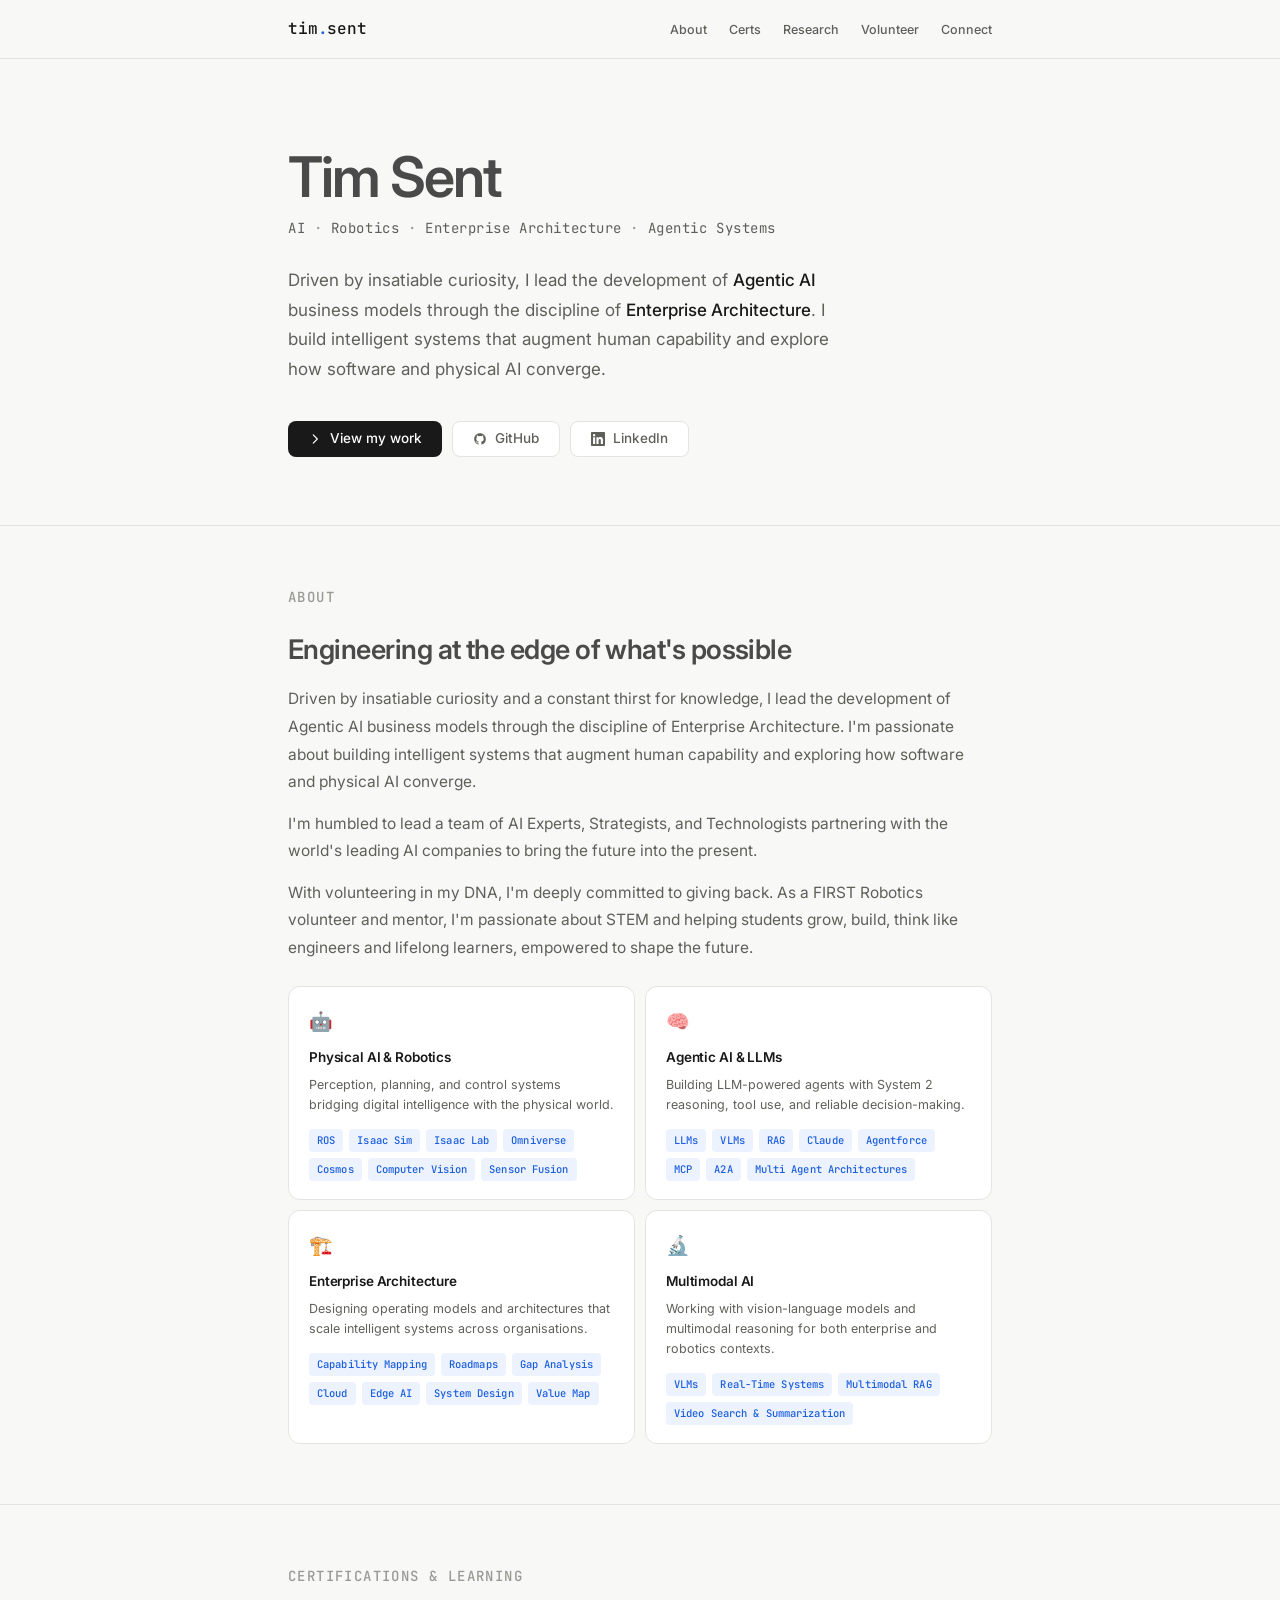
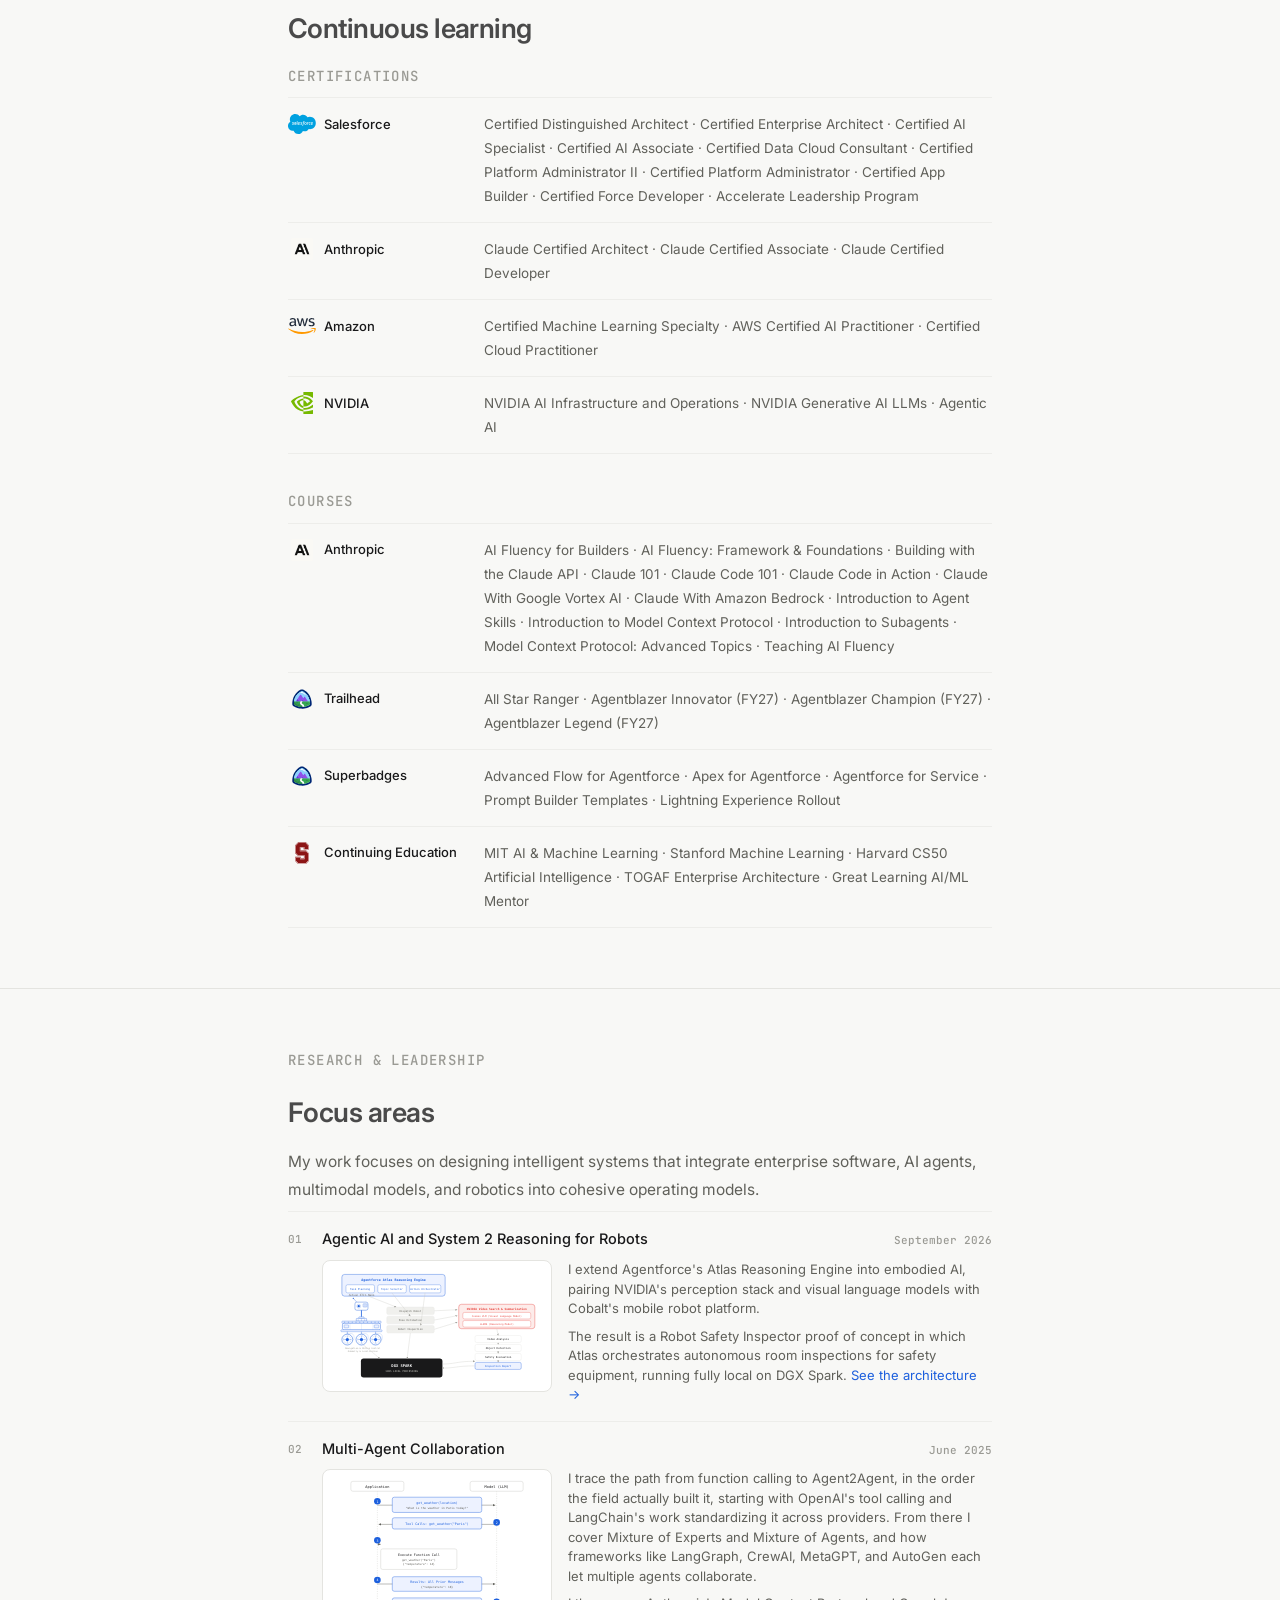
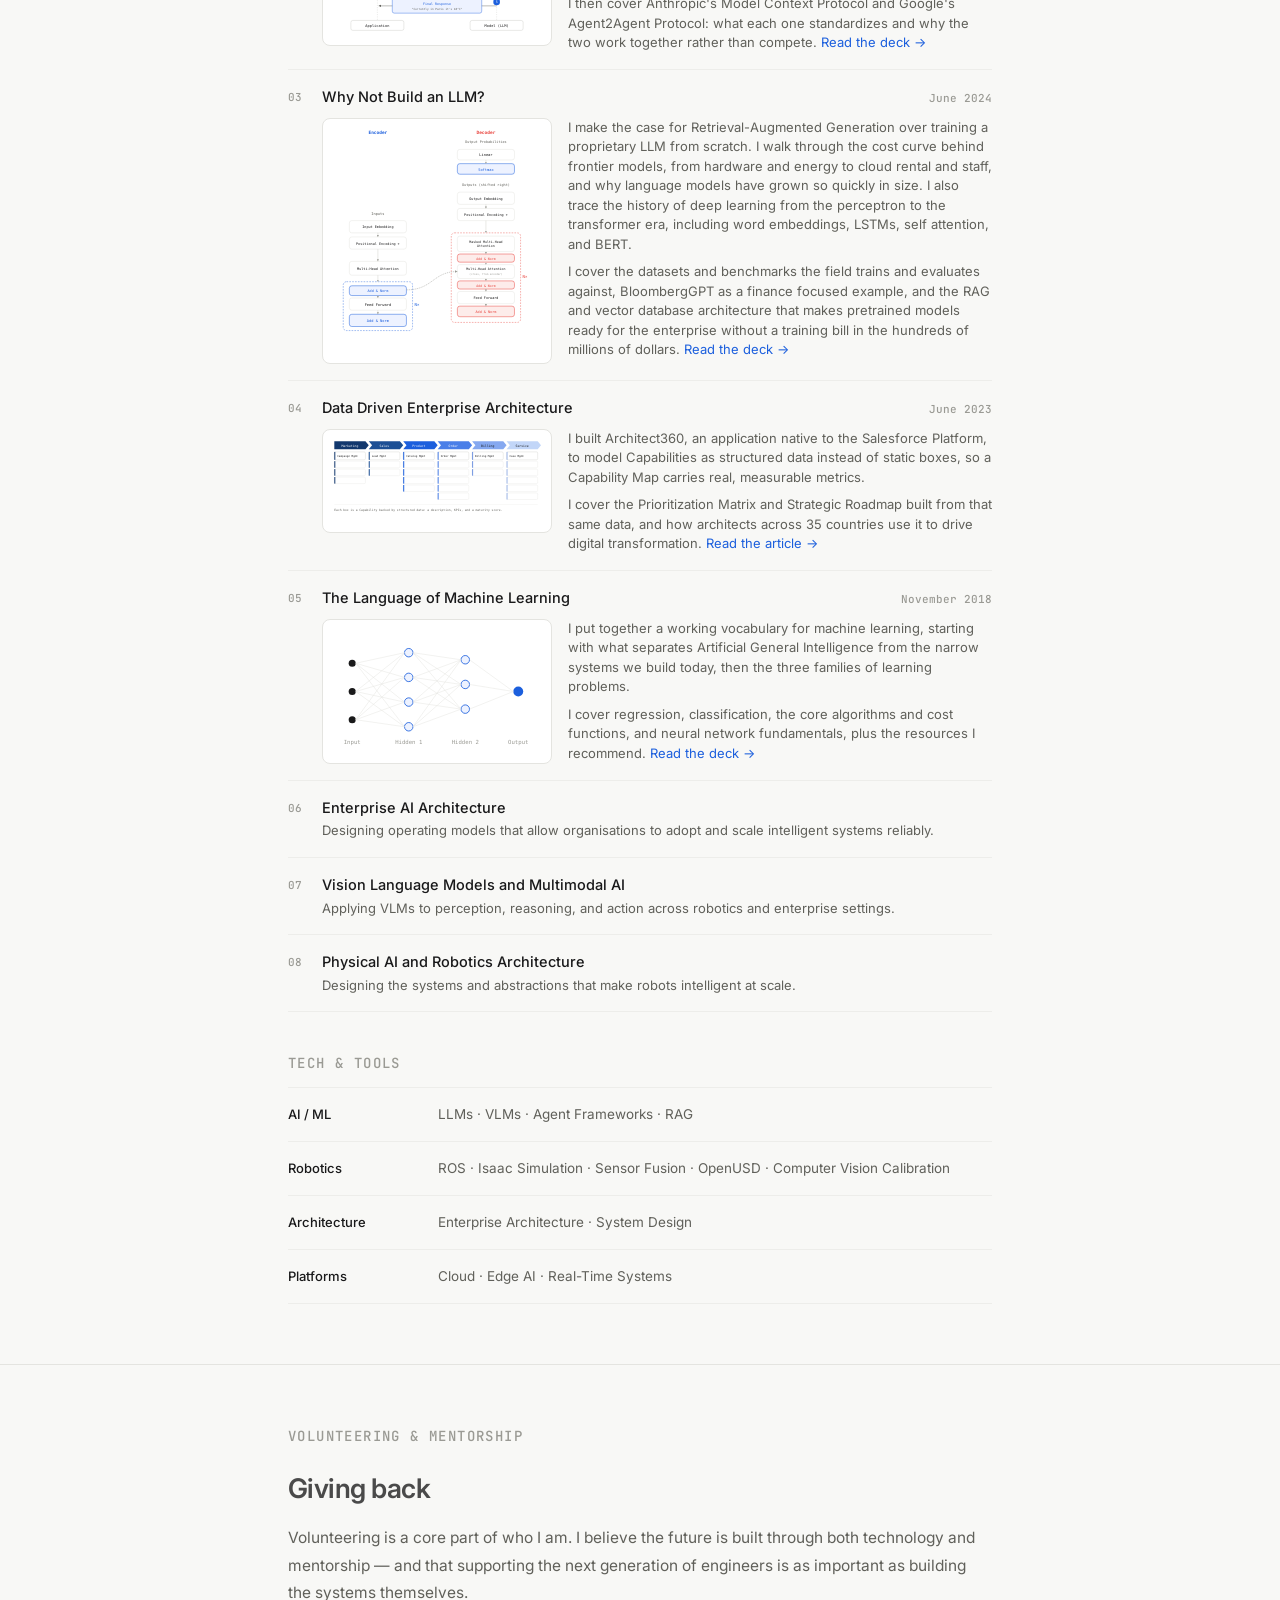
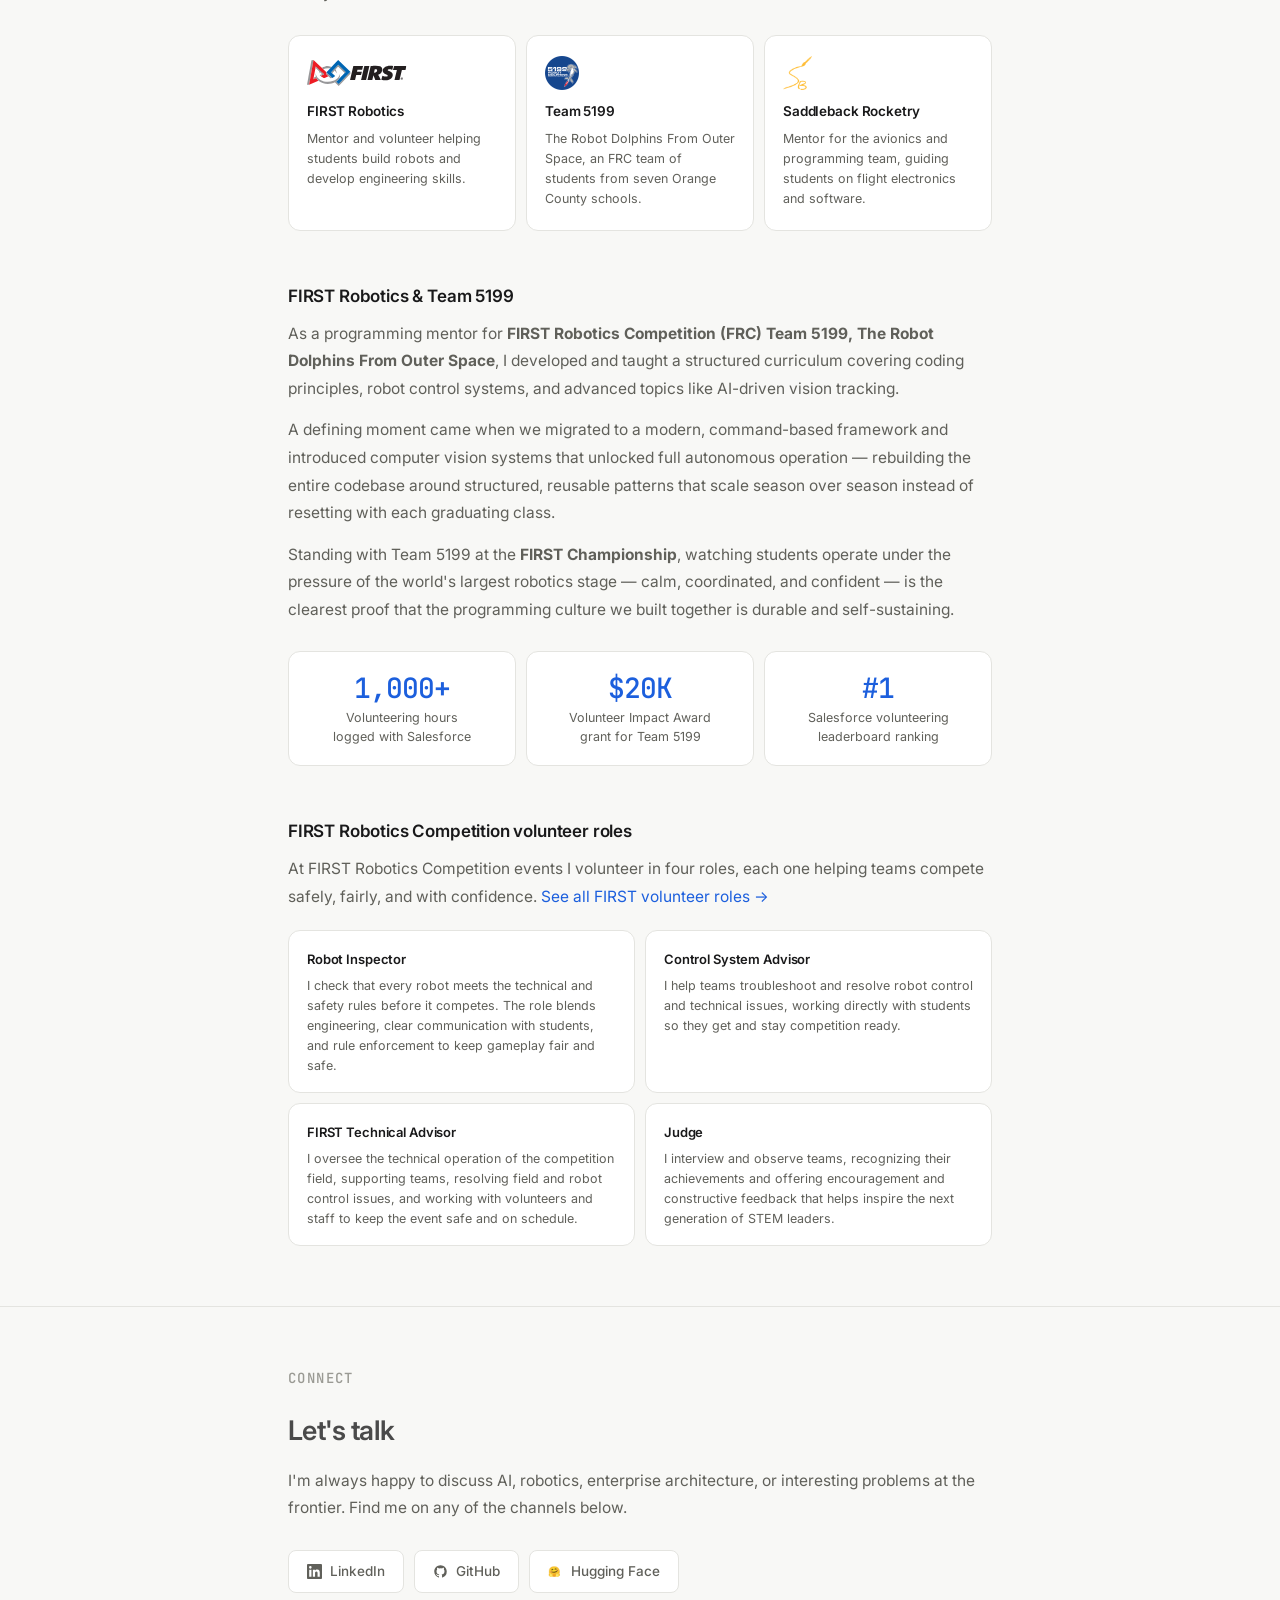
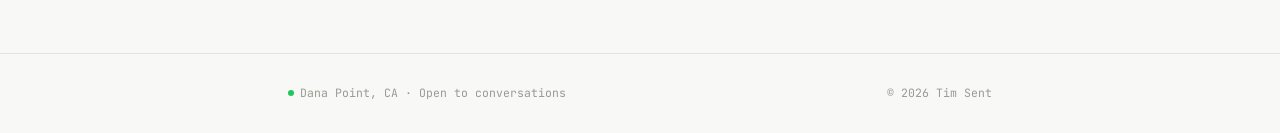
==== commit 19eb6989: "Add Data Driven Enterprise Architecture page and Focus areas item New page adapted from the Medium p" ====
--- a/index.html
+++ b/index.html
@@ -259,6 +259,22 @@
         <span class="research-num">04</span>
         <div class="research-name">
           <div class="research-head">
+            <a href="data-driven-enterprise-architecture.html" style="color: var(--text-primary); text-decoration: none;">Data Driven Enterprise Architecture</a>
+            <span class="research-date">June 2023</span>
+          </div>
+          <div class="research-body">
+            <a class="research-thumb" href="data-driven-enterprise-architecture.html"><img src="images/data-driven-enterprise-architecture.svg" alt="Architect360 Capability Map for order management, built on the Salesforce Platform" loading="lazy"></a>
+            <div class="research-text">
+              <p>I built Architect360, an application native to the Salesforce Platform, to model Capabilities as structured data instead of static boxes, so a Capability Map carries real, measurable metrics.</p>
+              <p>I cover the Prioritization Matrix and Strategic Roadmap built from that same data, and how architects across 35 countries use it to drive digital transformation. <a href="data-driven-enterprise-architecture.html" style="color: var(--accent);">Read the article →</a></p>
+            </div>
+          </div>
+        </div>
+      </div>
+      <div class="research-item">
+        <span class="research-num">05</span>
+        <div class="research-name">
+          <div class="research-head">
             <a href="language-of-machine-learning.html" style="color: var(--text-primary); text-decoration: none;">The Language of Machine Learning</a>
             <span class="research-date">November 2018</span>
           </div>
@@ -272,21 +288,21 @@
         </div>
       </div>
       <div class="research-item">
-        <span class="research-num">05</span>
+        <span class="research-num">06</span>
         <div class="research-name">
           Enterprise AI Architecture
           <em>Designing operating models that allow organisations to adopt and scale intelligent systems reliably.</em>
         </div>
       </div>
       <div class="research-item">
-        <span class="research-num">06</span>
+        <span class="research-num">07</span>
         <div class="research-name">
           Vision Language Models and Multimodal AI
           <em>Applying VLMs to perception, reasoning, and action across robotics and enterprise settings.</em>
         </div>
       </div>
       <div class="research-item">
-        <span class="research-num">07</span>
+        <span class="research-num">08</span>
         <div class="research-name">
           Physical AI and Robotics Architecture
           <em>Designing the systems and abstractions that make robots intelligent at scale.</em>
--- a/css/styles.css
+++ b/css/styles.css
@@ -24,7 +24,7 @@
 .hero.hero-home h1 { font-size: clamp(38px, 7vw, 56px); font-weight: 600; letter-spacing: -0.035em; line-height: 1.08; color: #4a4a4a; margin-bottom: 10px; }
 .hero-subtitle { font-family: var(--mono); font-size: 14px; font-weight: 400; color: var(--text-muted); letter-spacing: 0.04em; margin-bottom: 26px; }
 .hero-subtitle span { color: var(--text-secondary); }
-.hero-desc { font-size: 16.5px; font-weight: 400; color: var(--text-secondary); max-width: 640px; line-height: 1.75; }
+.hero-desc { font-size: 16.5px; font-weight: 400; color: var(--text-secondary); line-height: 1.75; }
 .hero.hero-home .hero-desc { font-size: 17px; font-weight: 400; color: var(--text-secondary); max-width: 560px; line-height: 1.75; margin-bottom: 36px; }
 .hero-desc strong { color: var(--text-primary); font-weight: 500; }
 .hero-desc a { color: var(--accent); text-decoration: none; }
@@ -33,7 +33,7 @@
 section { padding: 60px 0; }
 .sec-eyebrow { font-family: var(--mono); font-size: 14px; font-weight: 500; color: var(--text-muted); text-transform: uppercase; letter-spacing: 0.1em; margin-bottom: 20px; }
 .sec-title { font-size: 27px; font-weight: 600; letter-spacing: -0.02em; color: #4a4a4a; margin-bottom: 14px; }
-.sec-body { font-size: 15.5px; color: var(--text-secondary); line-height: 1.78; max-width: 640px; }
+.sec-body { font-size: 15.5px; color: var(--text-secondary); line-height: 1.78; }
 .sec-body p + p { margin-top: 14px; }
 .sec-body a { color: var(--accent); text-decoration: none; }
 .sec-body a:hover { text-decoration: underline; }
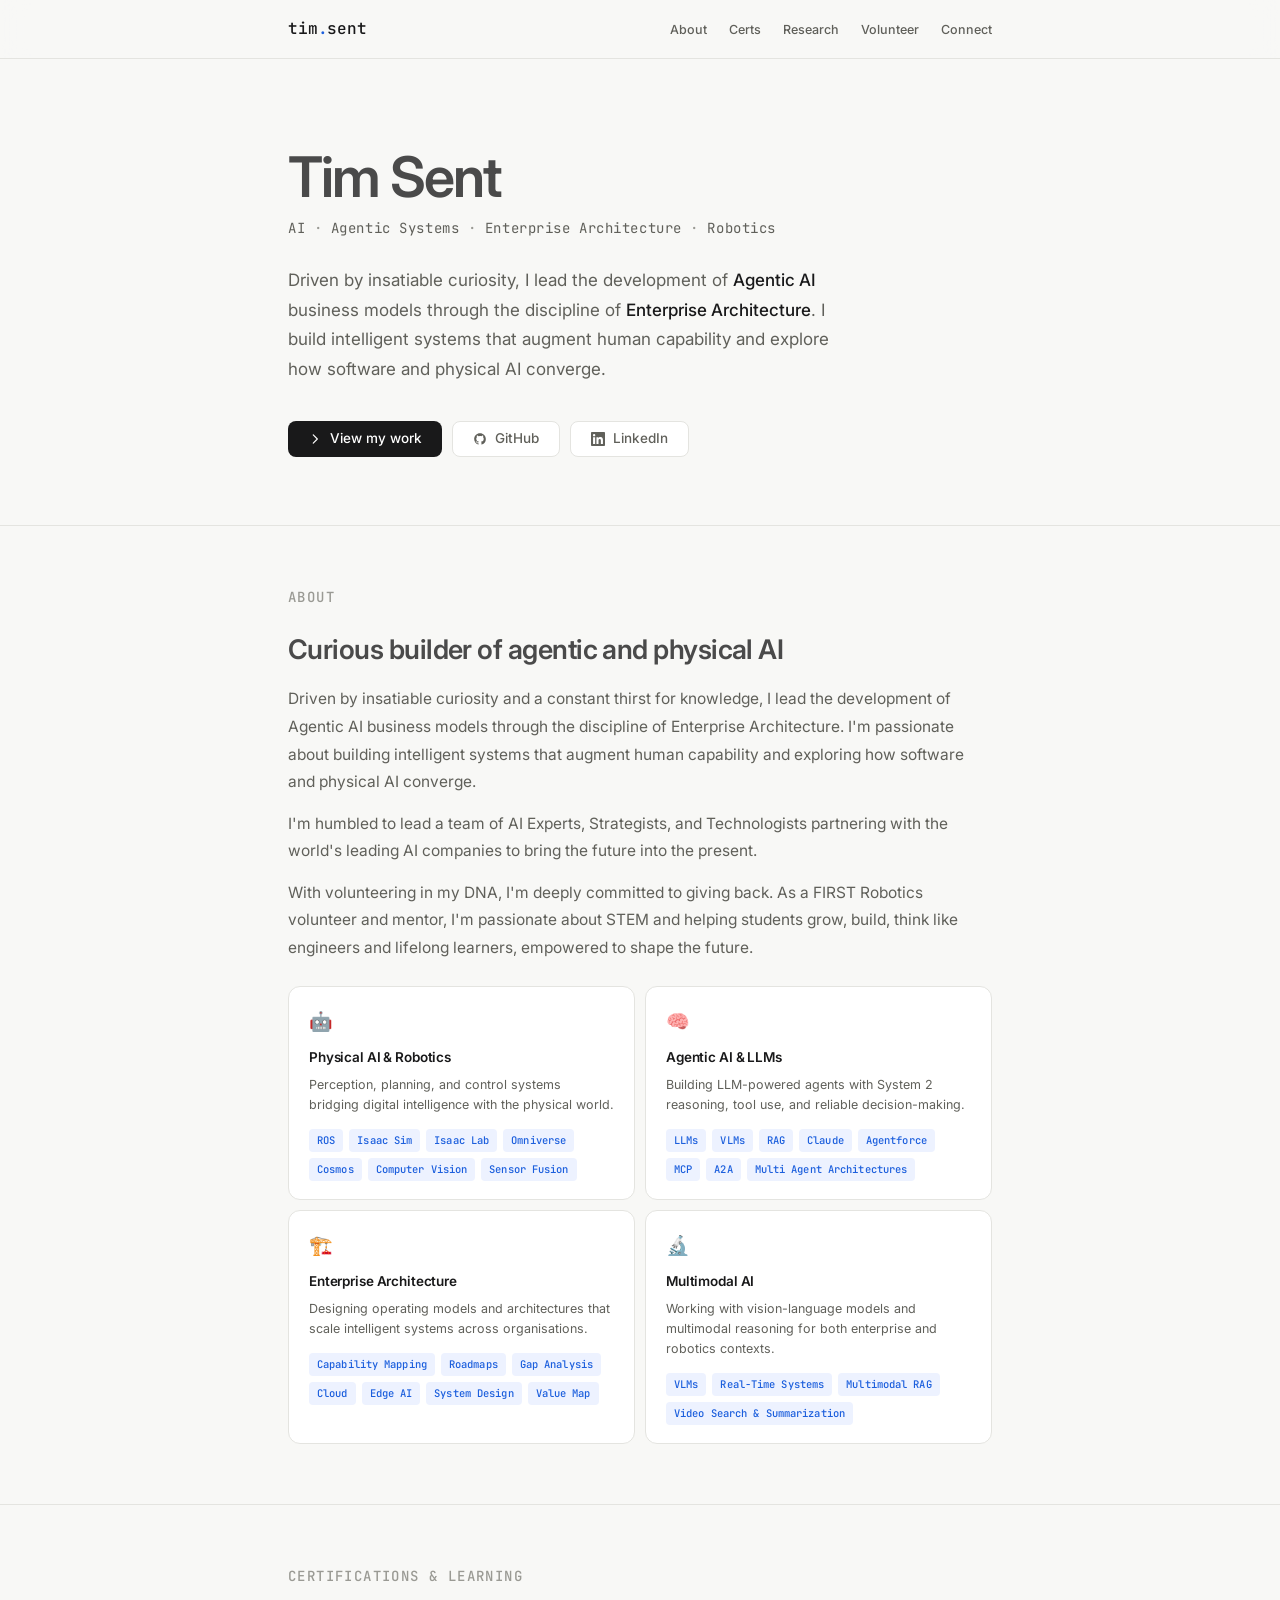
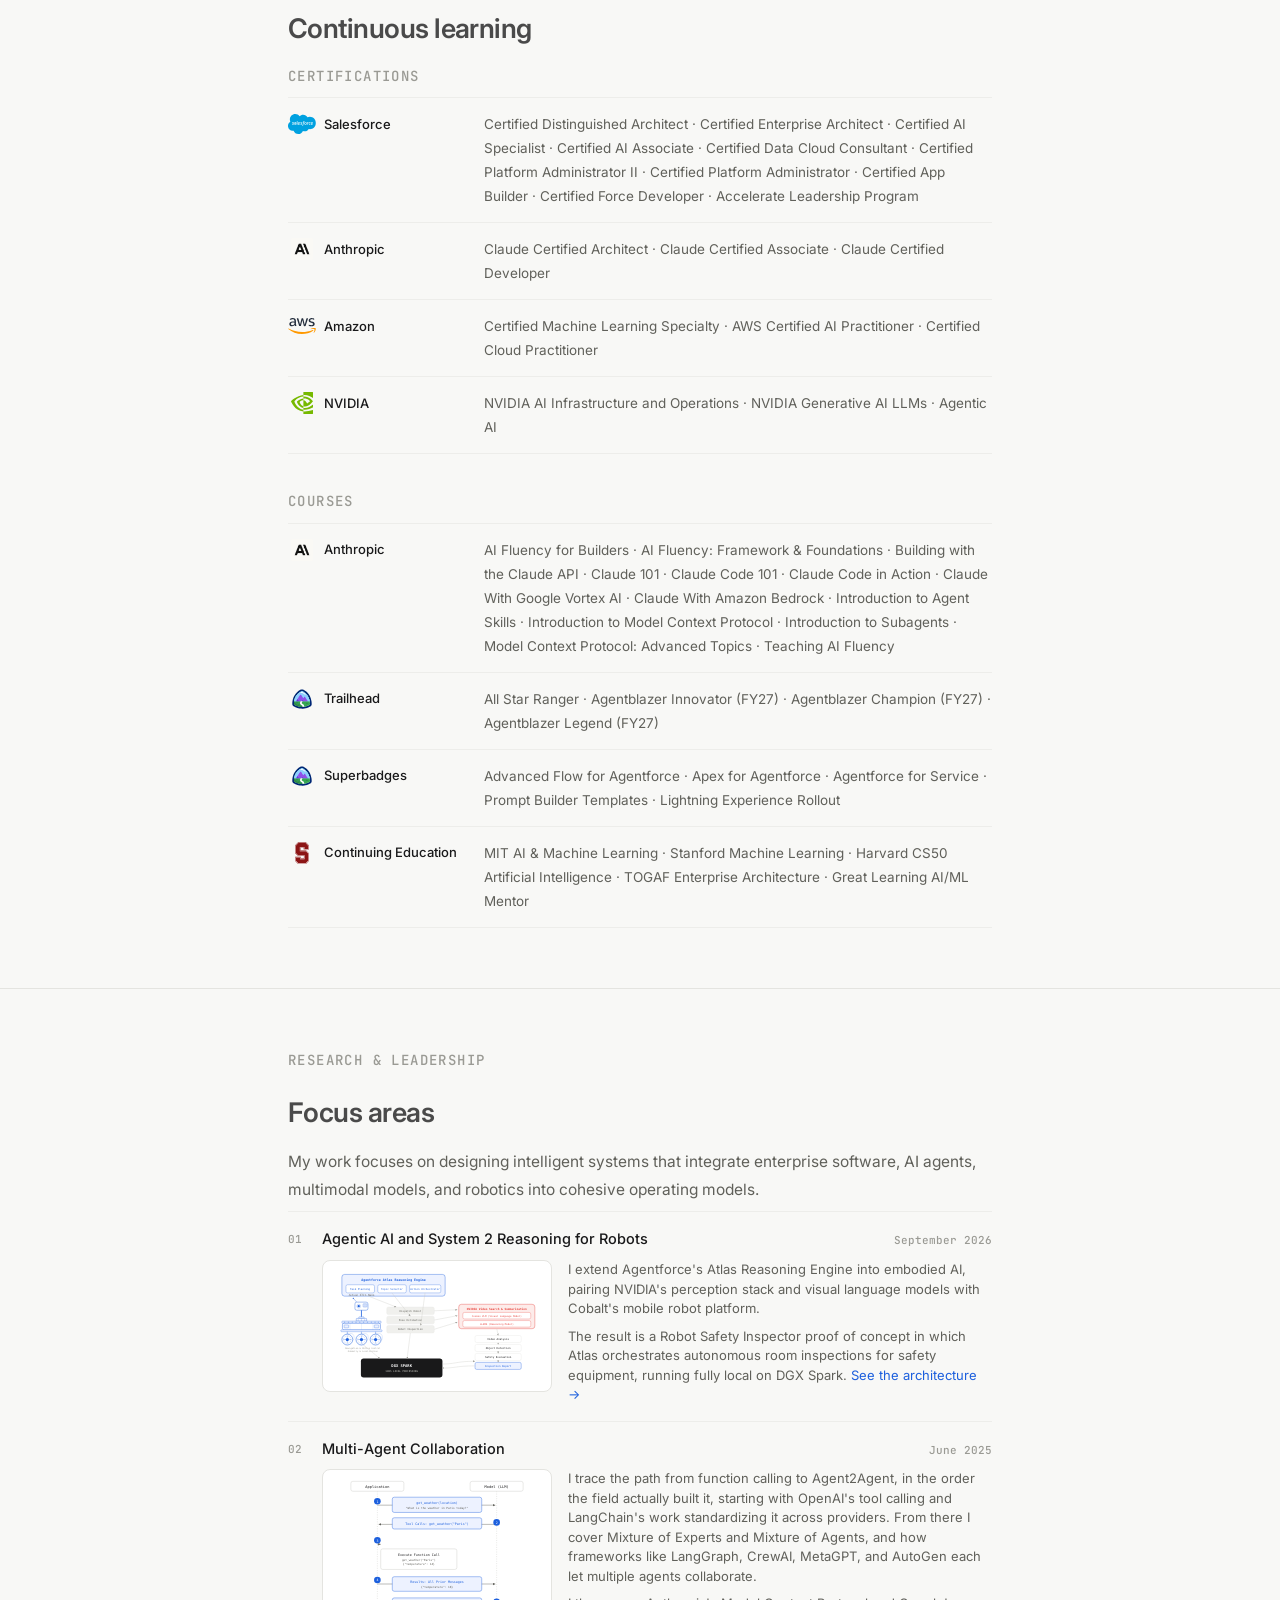
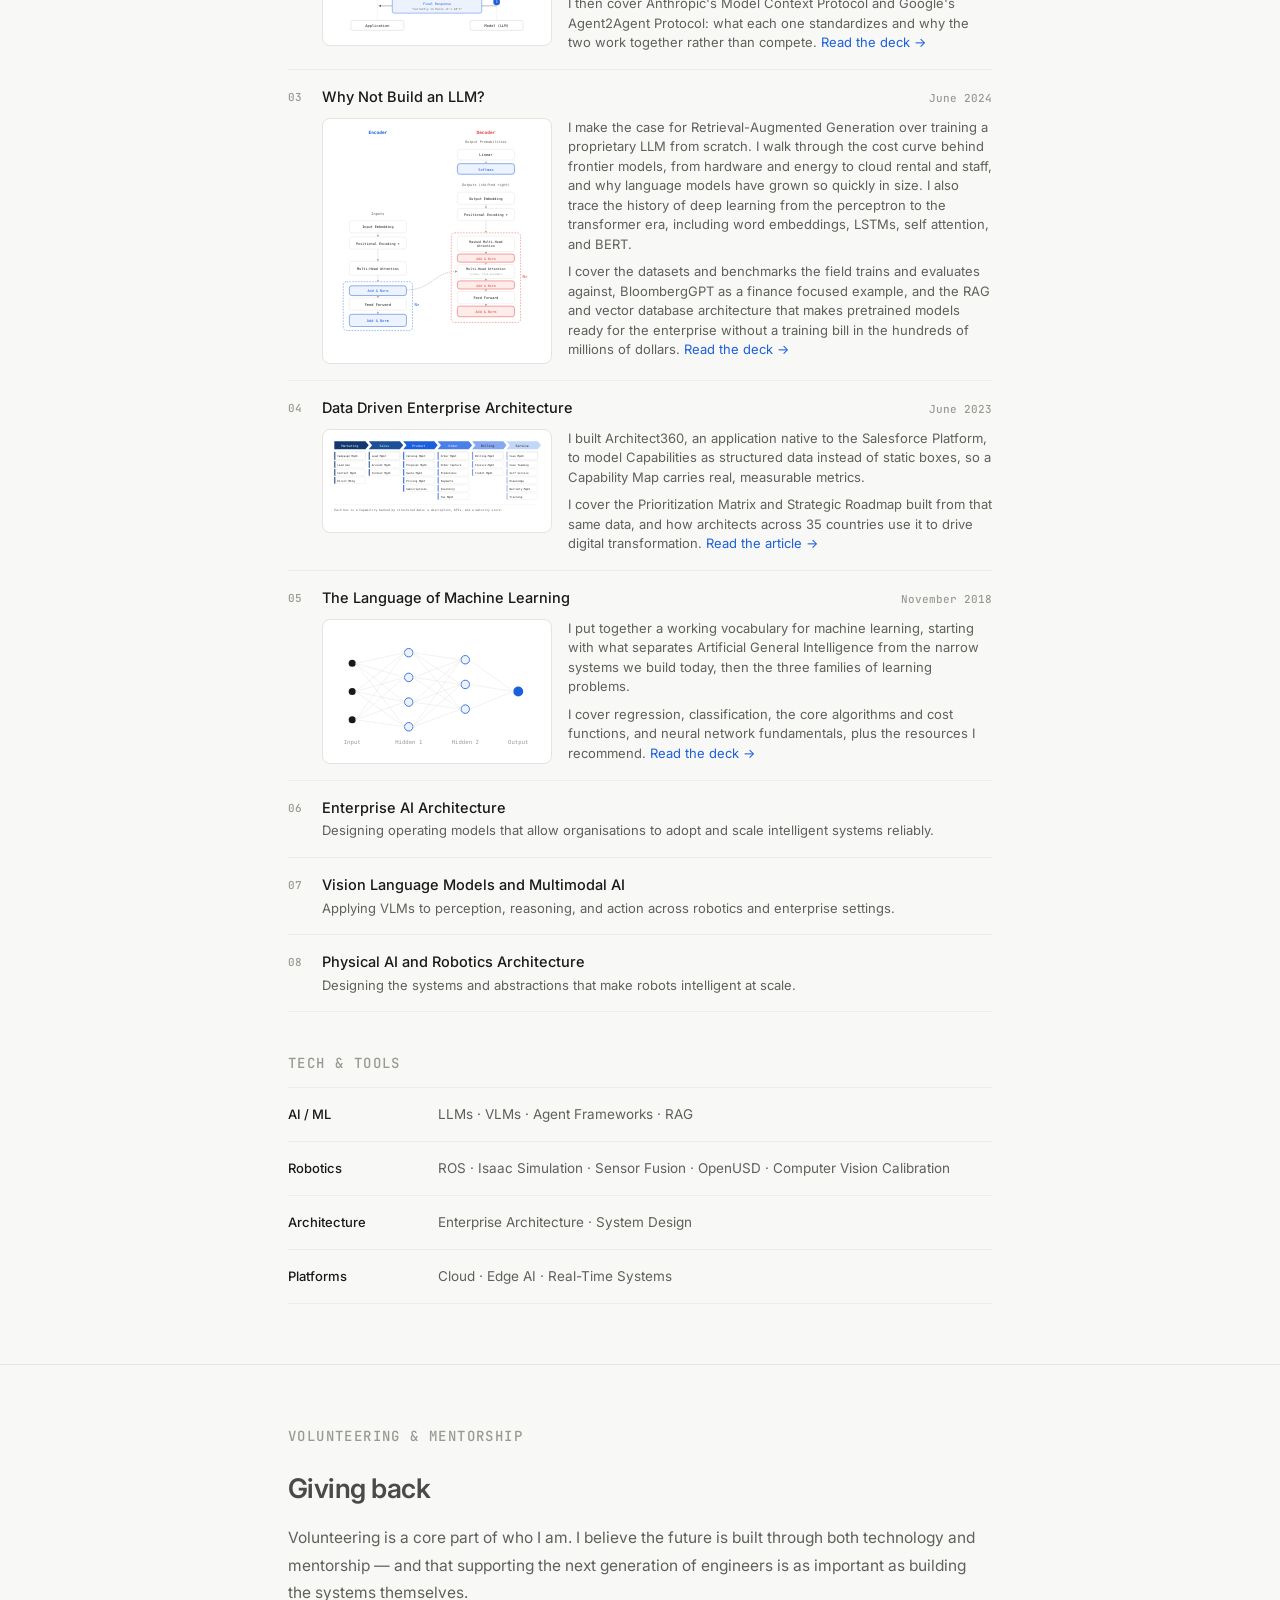
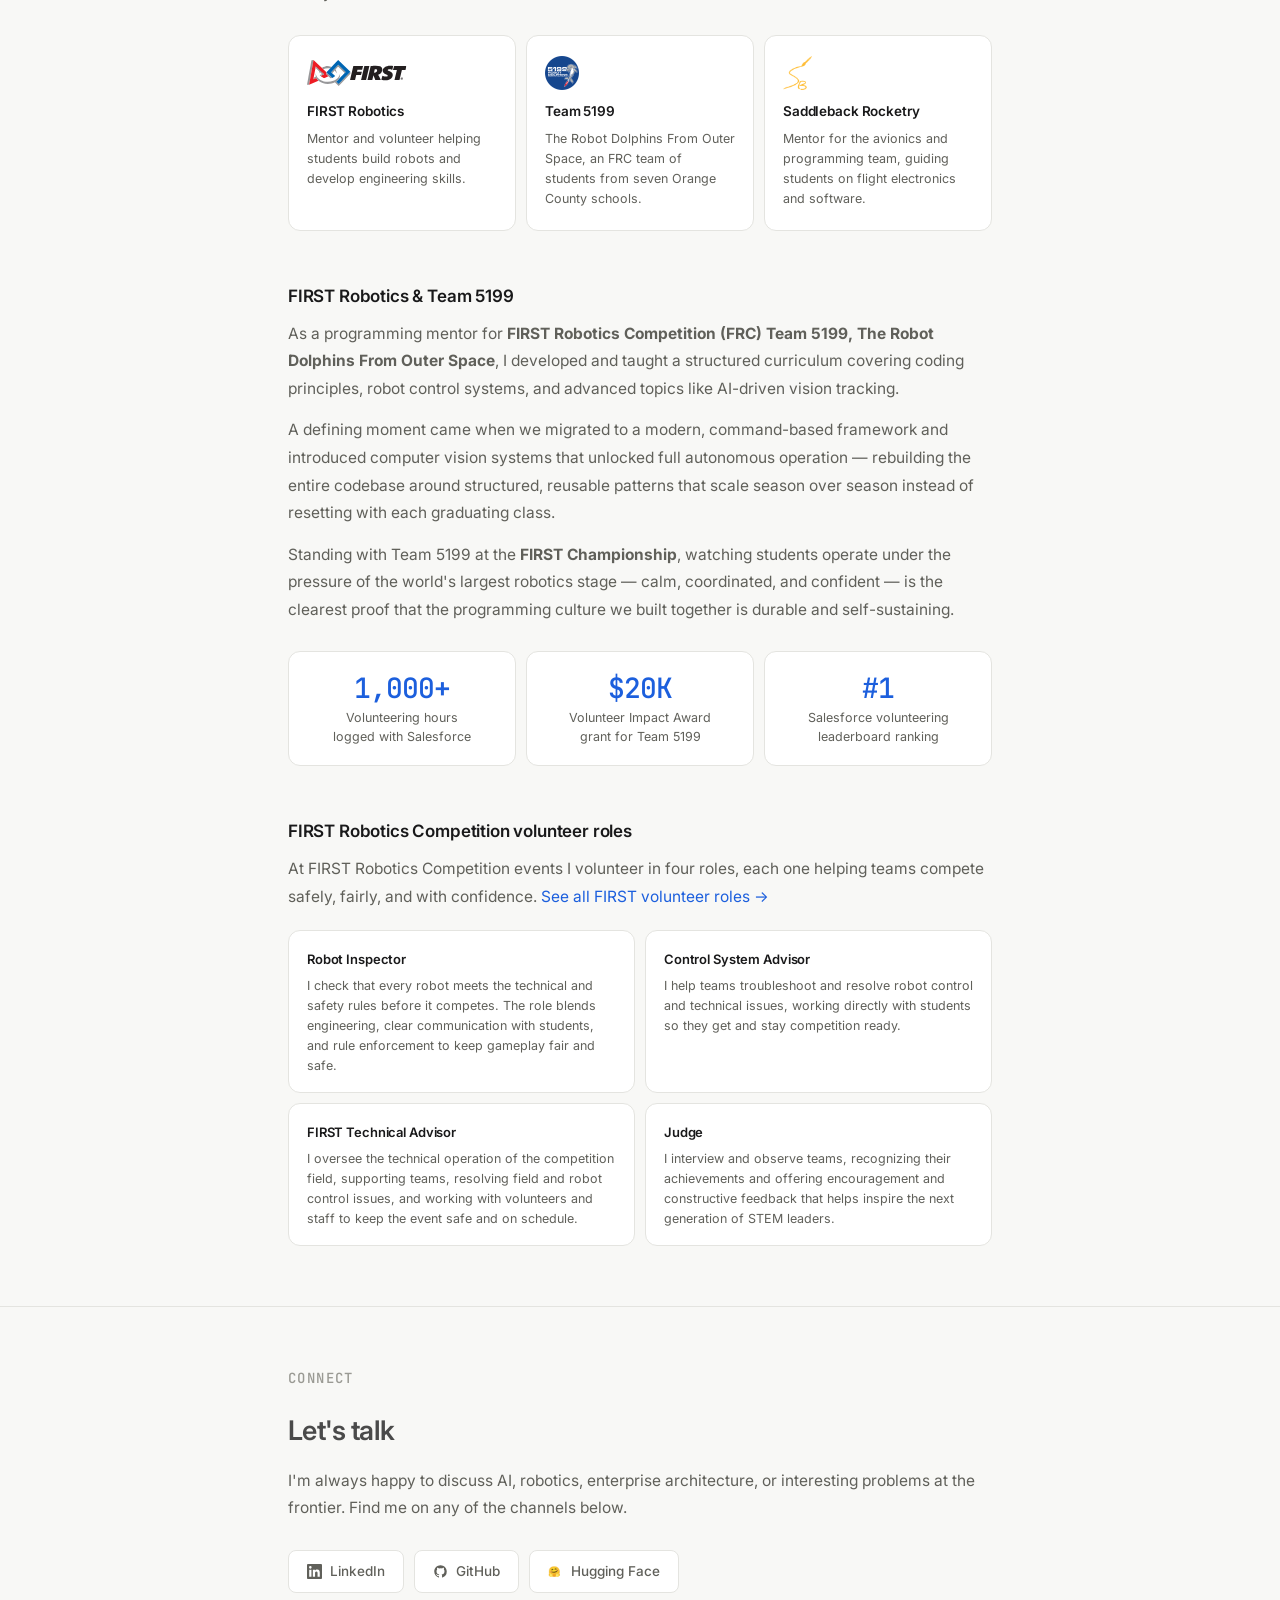
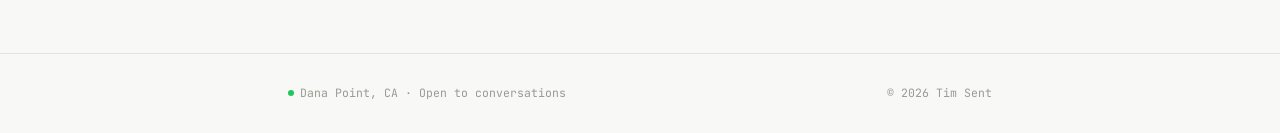
==== commit a4ee8843: "Reorder hero subtitle tags and revise About heading Co-Authored-By: Claude Sonnet 5 <noreply@anthrop" ====
--- a/index.html
+++ b/index.html
@@ -33,7 +33,7 @@
   <div class="hero hero-home fade">
     <h1>Tim Sent</h1>
     <p class="hero-subtitle">
-      <span>AI</span> · <span>Robotics</span> · <span>Enterprise Architecture</span> · <span>Agentic Systems</span>
+      <span>AI</span> · <span>Agentic Systems</span> · <span>Enterprise Architecture</span> · <span>Robotics</span>
     </p>
     <p class="hero-desc">
       Driven by insatiable curiosity, I lead the development of <strong>Agentic AI</strong> business models through
@@ -63,7 +63,7 @@
 <section id="about">
   <div class="container">
     <p class="sec-eyebrow fade">About</p>
-    <h2 class="sec-title fade">Engineering at the edge of what's possible</h2>
+    <h2 class="sec-title fade">Curious builder of agentic and physical AI</h2>
     <div class="sec-body fade">
       <p>
         Driven by insatiable curiosity and a constant thirst for knowledge, I lead the development of Agentic AI
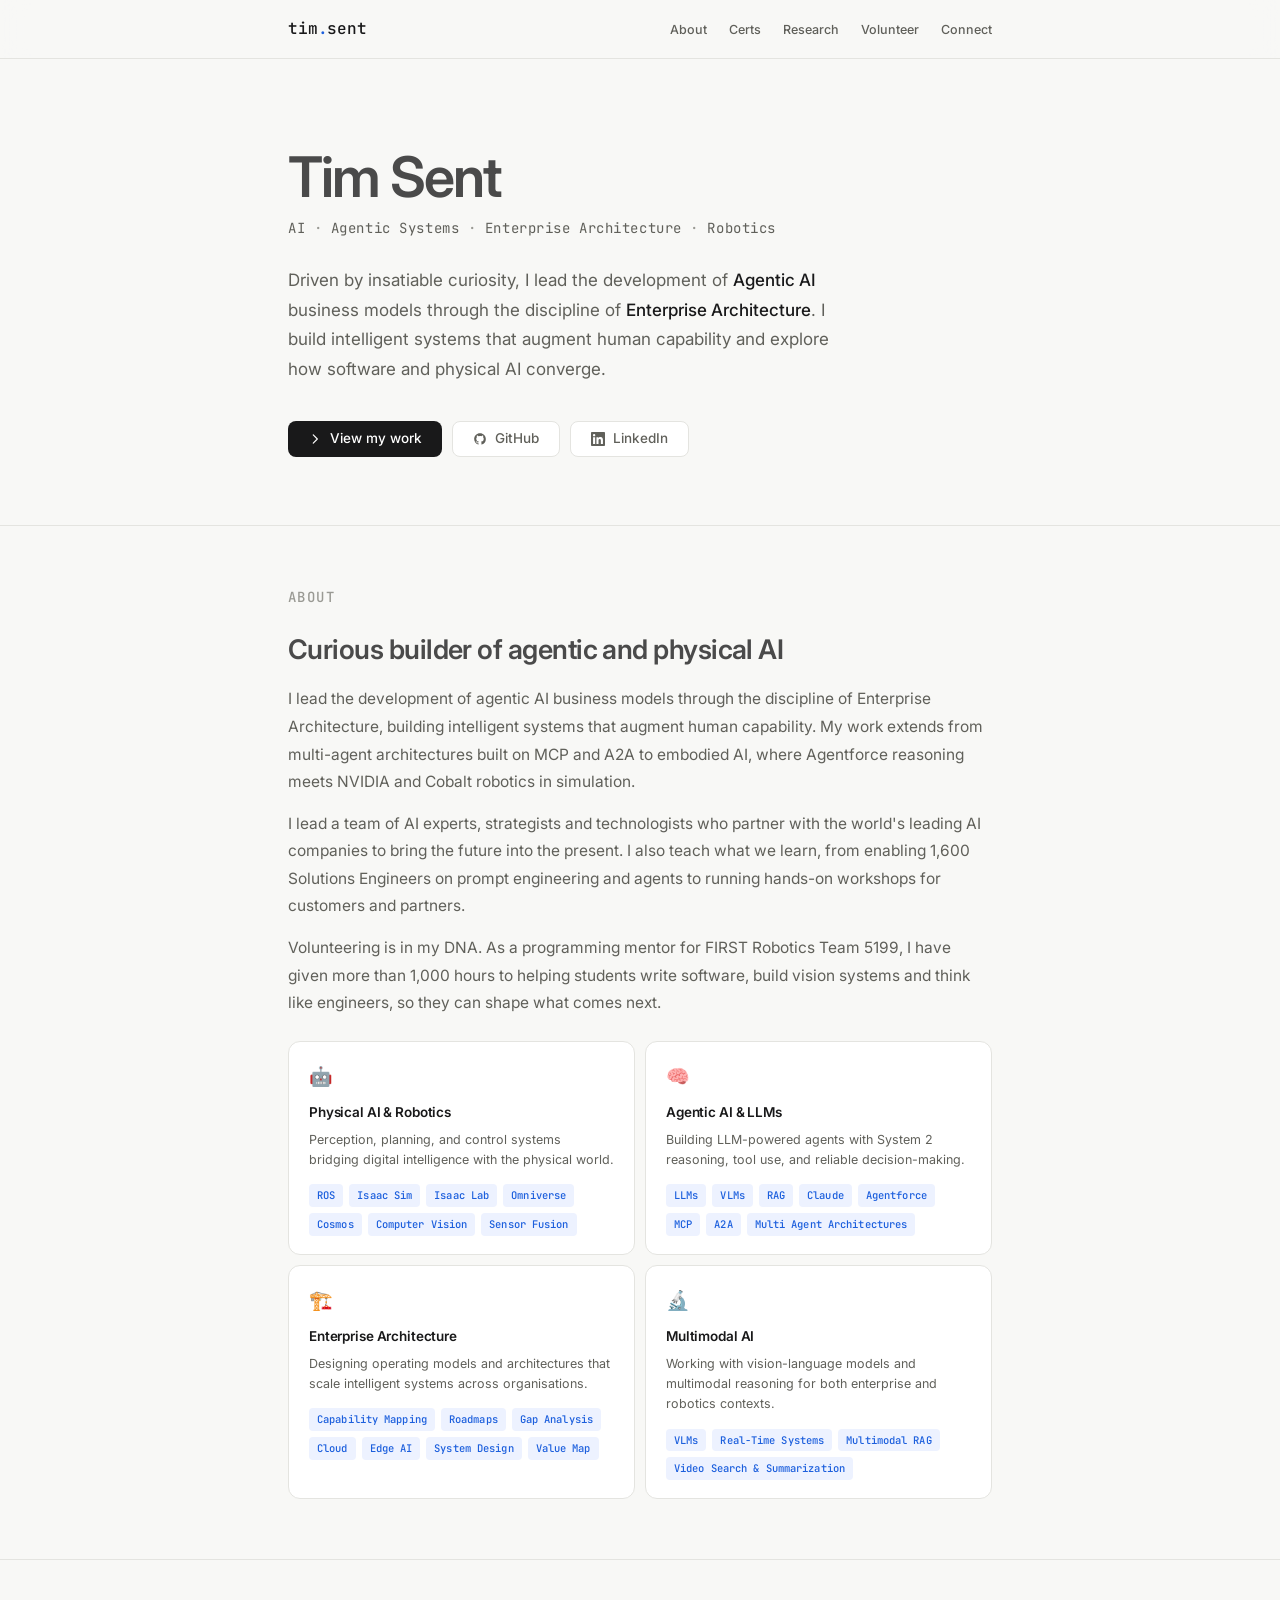
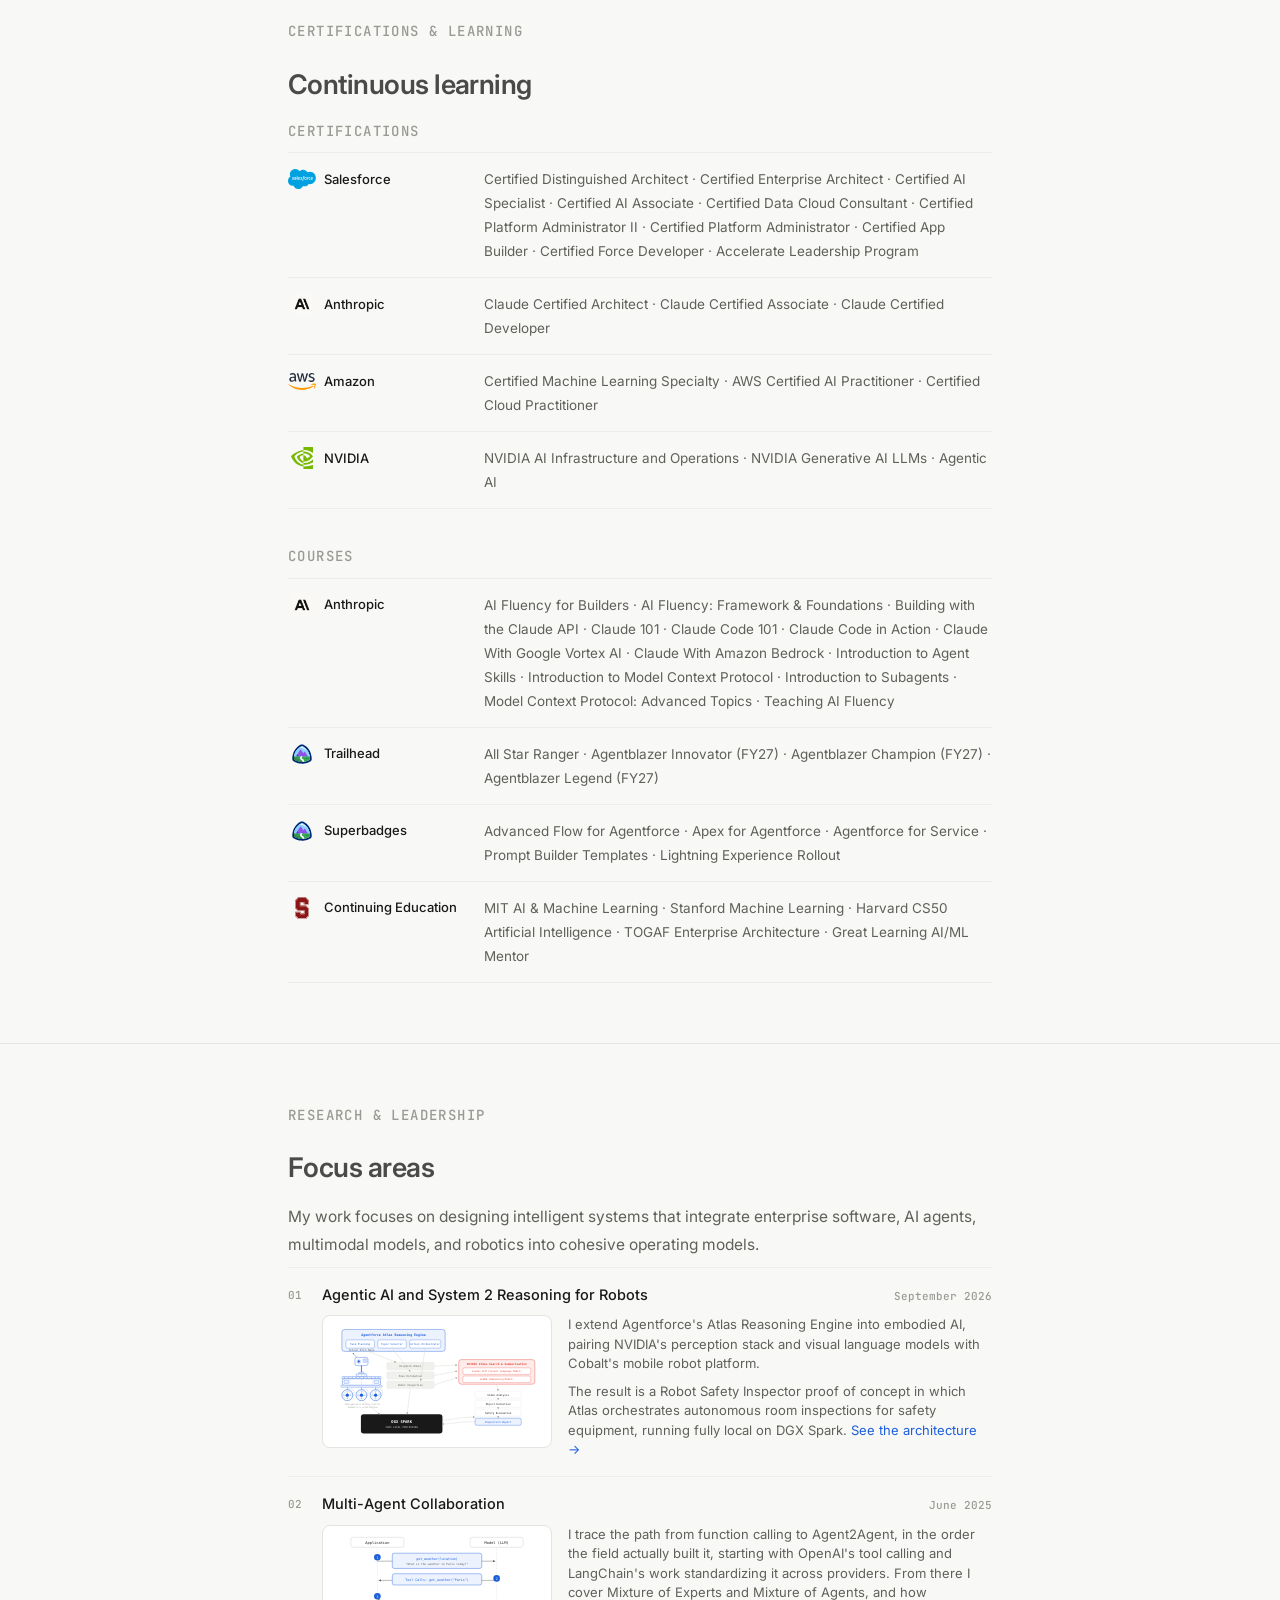
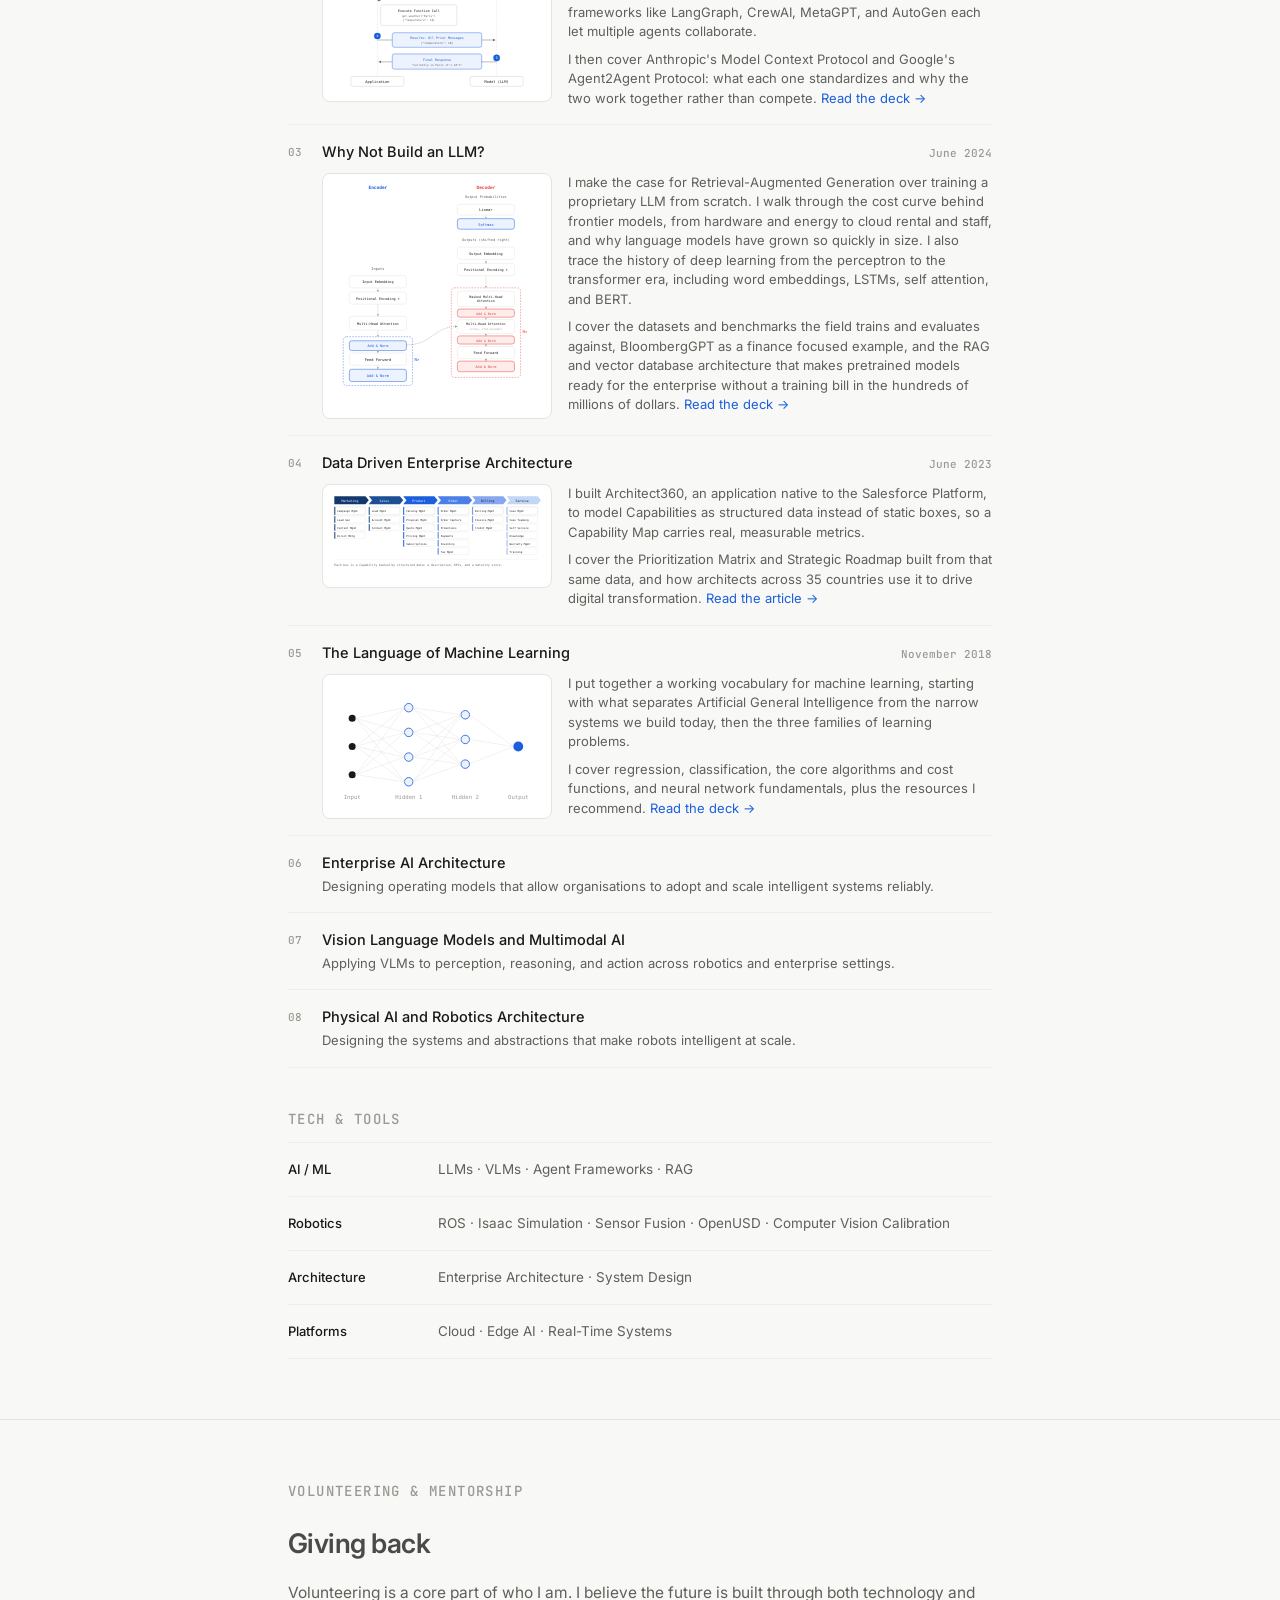
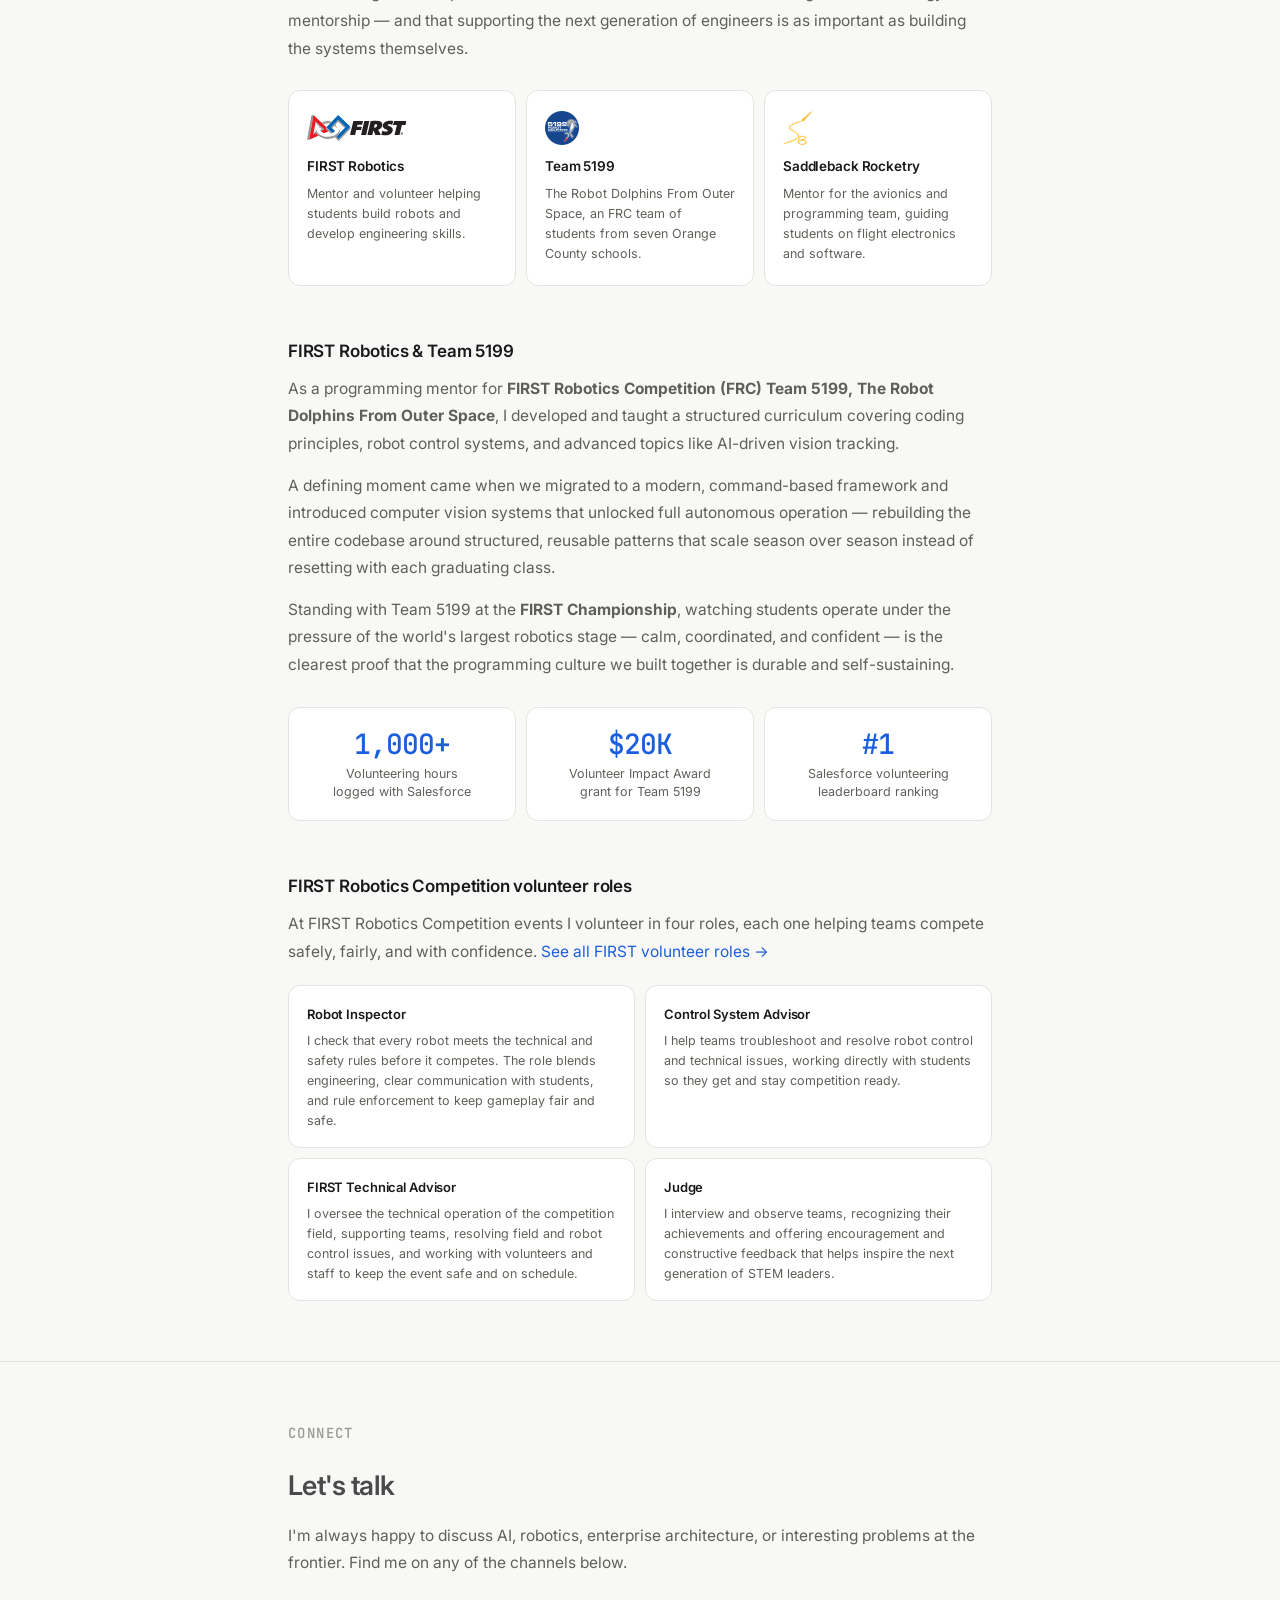
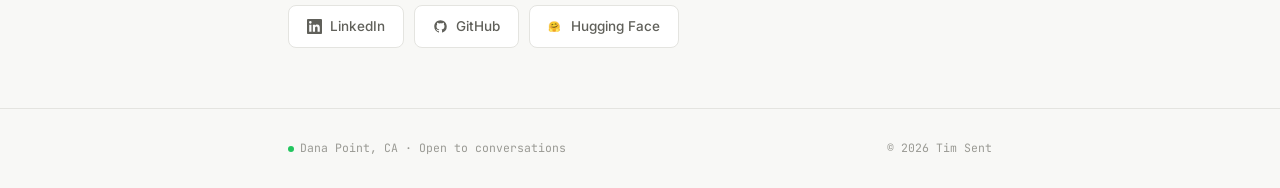
==== commit 66104080: "Rewrite About section body copy Co-Authored-By: Claude Sonnet 5 <noreply@anthropic.com>" ====
--- a/index.html
+++ b/index.html
@@ -66,18 +66,20 @@
     <h2 class="sec-title fade">Curious builder of agentic and physical AI</h2>
     <div class="sec-body fade">
       <p>
-        Driven by insatiable curiosity and a constant thirst for knowledge, I lead the development of Agentic AI
-        business models through the discipline of Enterprise Architecture. I'm passionate about building intelligent
-        systems that augment human capability and exploring how software and physical AI converge.
-      </p>
-      <p>
-        I'm humbled to lead a team of AI Experts, Strategists, and Technologists partnering with the world's leading
-        AI companies to bring the future into the present.
-      </p>
-      <p>
-        With volunteering in my DNA, I'm deeply committed to giving back. As a FIRST Robotics volunteer and mentor,
-        I'm passionate about STEM and helping students grow, build, think like engineers and lifelong learners,
-        empowered to shape the future.
+        I lead the development of agentic AI business models through the discipline of Enterprise Architecture,
+        building intelligent systems that augment human capability. My work extends from multi-agent architectures
+        built on MCP and A2A to embodied AI, where Agentforce reasoning meets NVIDIA and Cobalt robotics in
+        simulation.
+      </p>
+      <p>
+        I lead a team of AI experts, strategists and technologists who partner with the world's leading AI companies
+        to bring the future into the present. I also teach what we learn, from enabling 1,600 Solutions Engineers on
+        prompt engineering and agents to running hands-on workshops for customers and partners.
+      </p>
+      <p>
+        Volunteering is in my DNA. As a programming mentor for FIRST Robotics Team 5199, I have given more than
+        1,000 hours to helping students write software, build vision systems and think like engineers, so they can
+        shape what comes next.
       </p>
     </div>
     <div class="focus-grid">
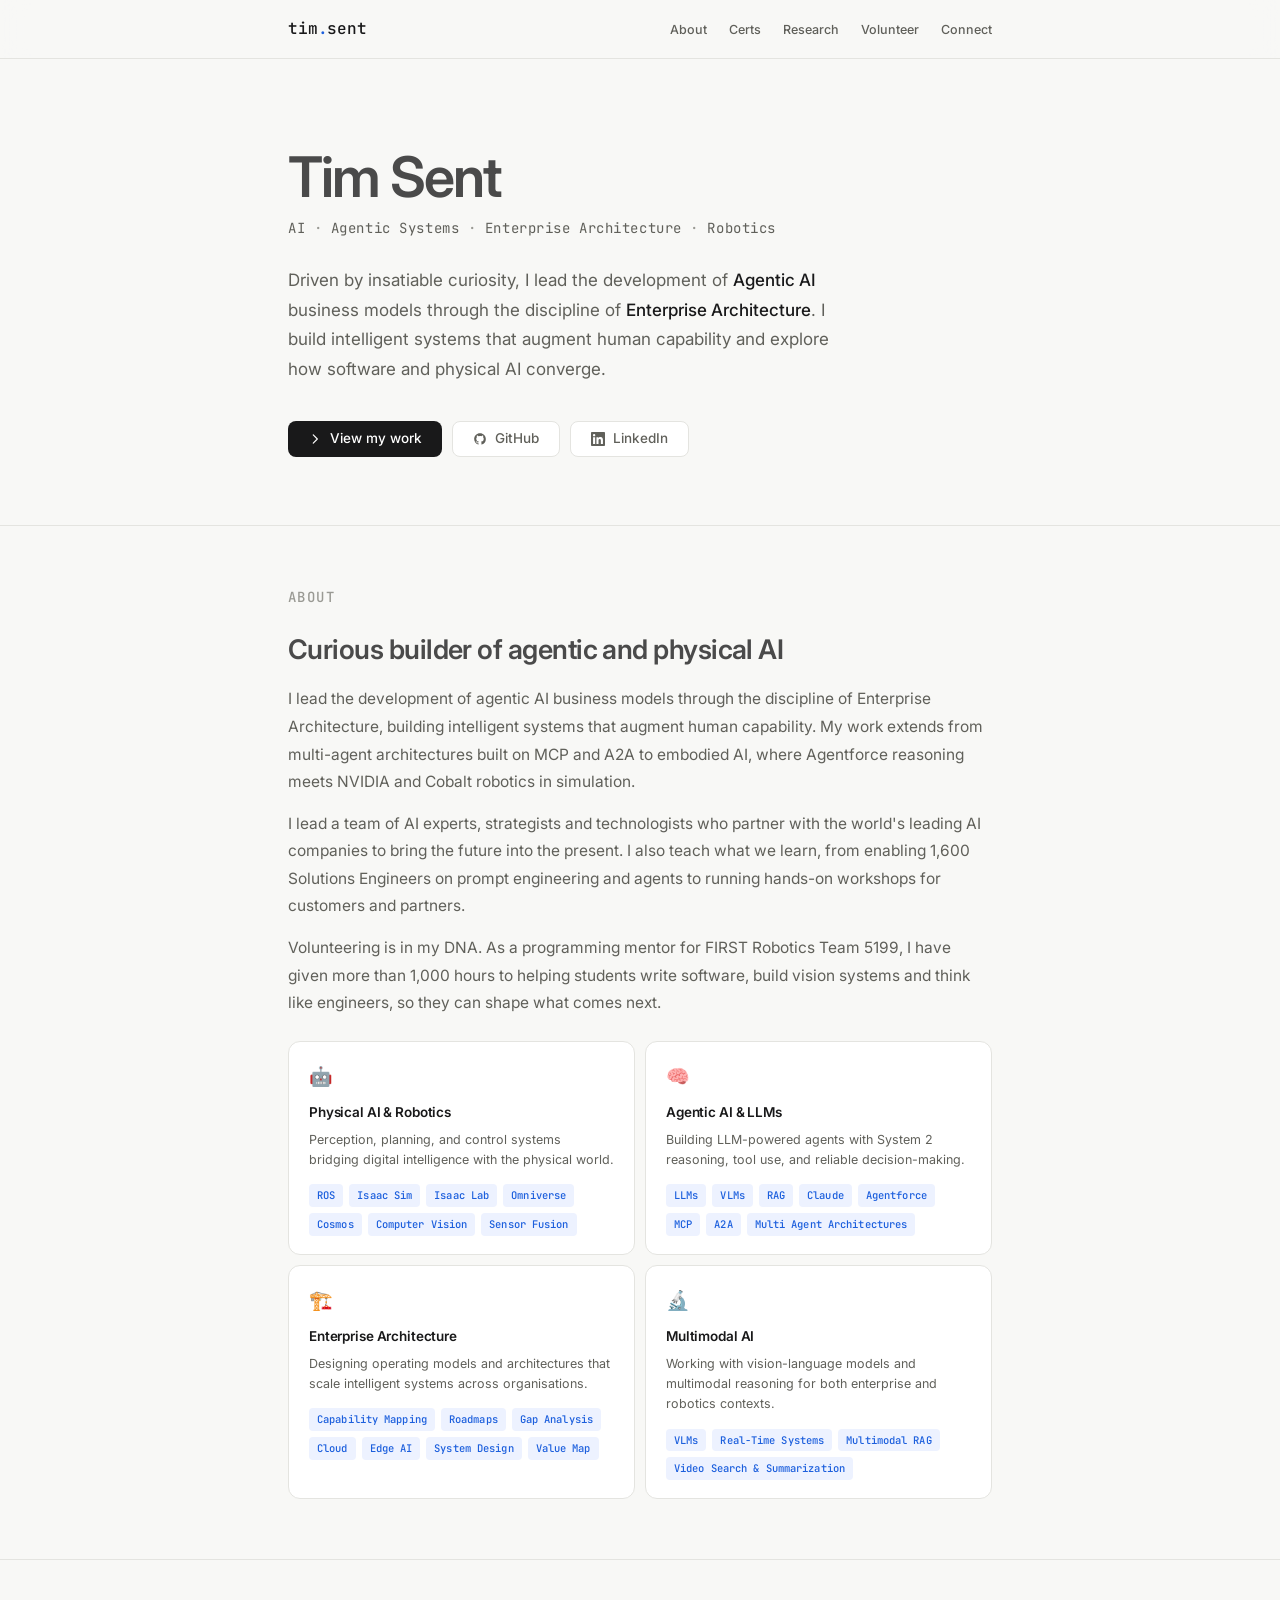
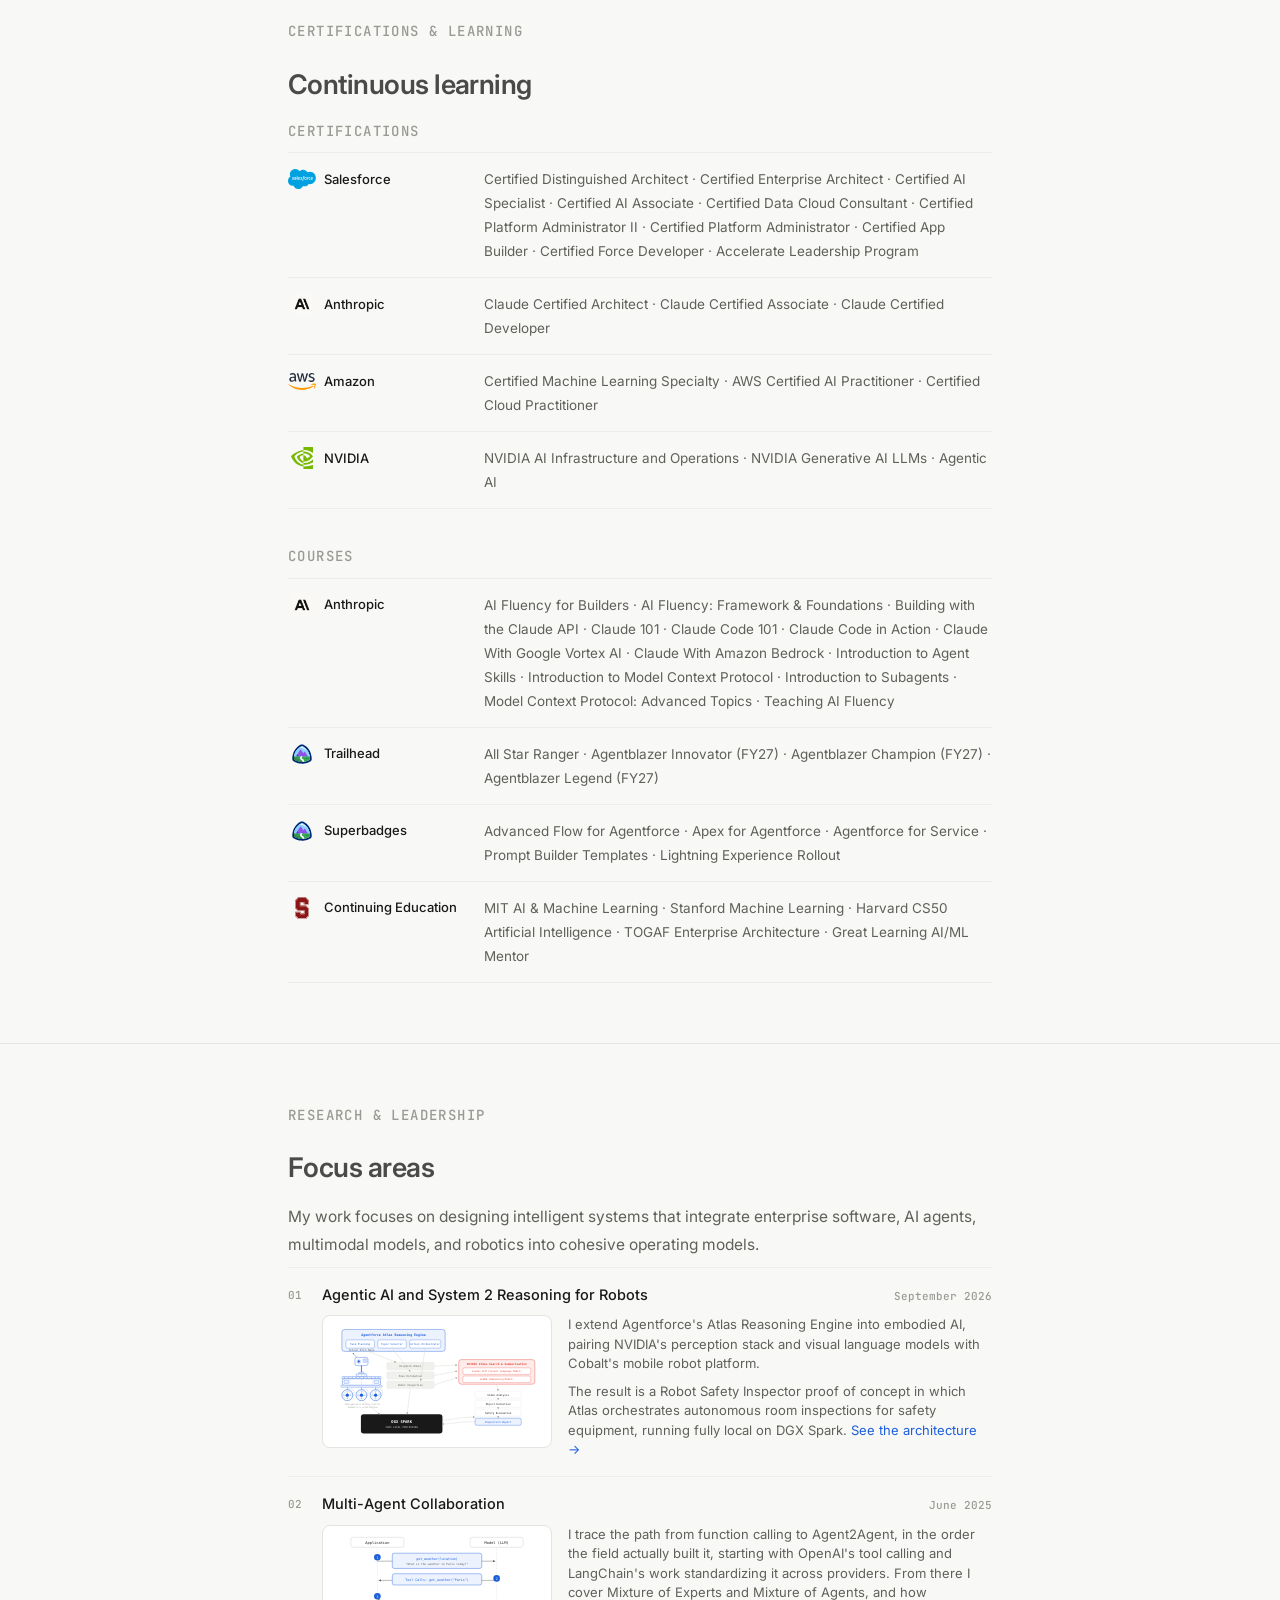
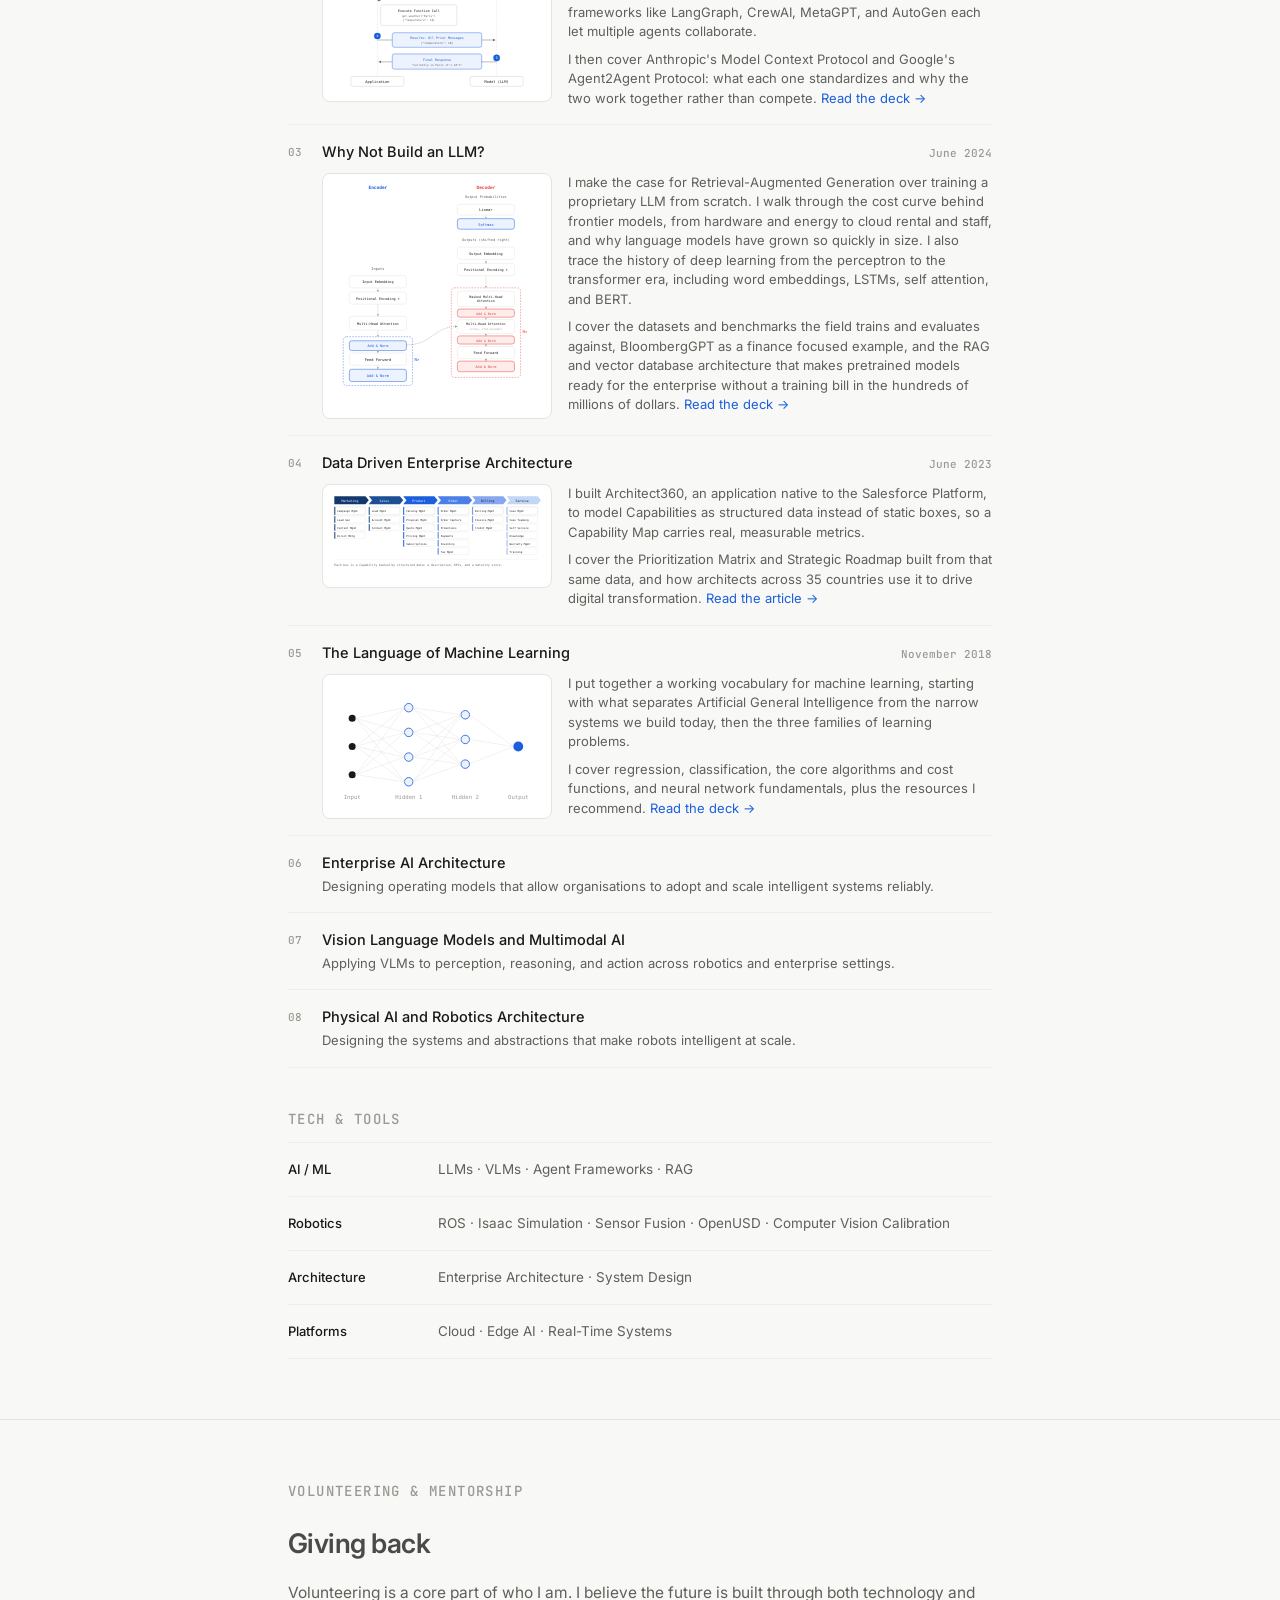
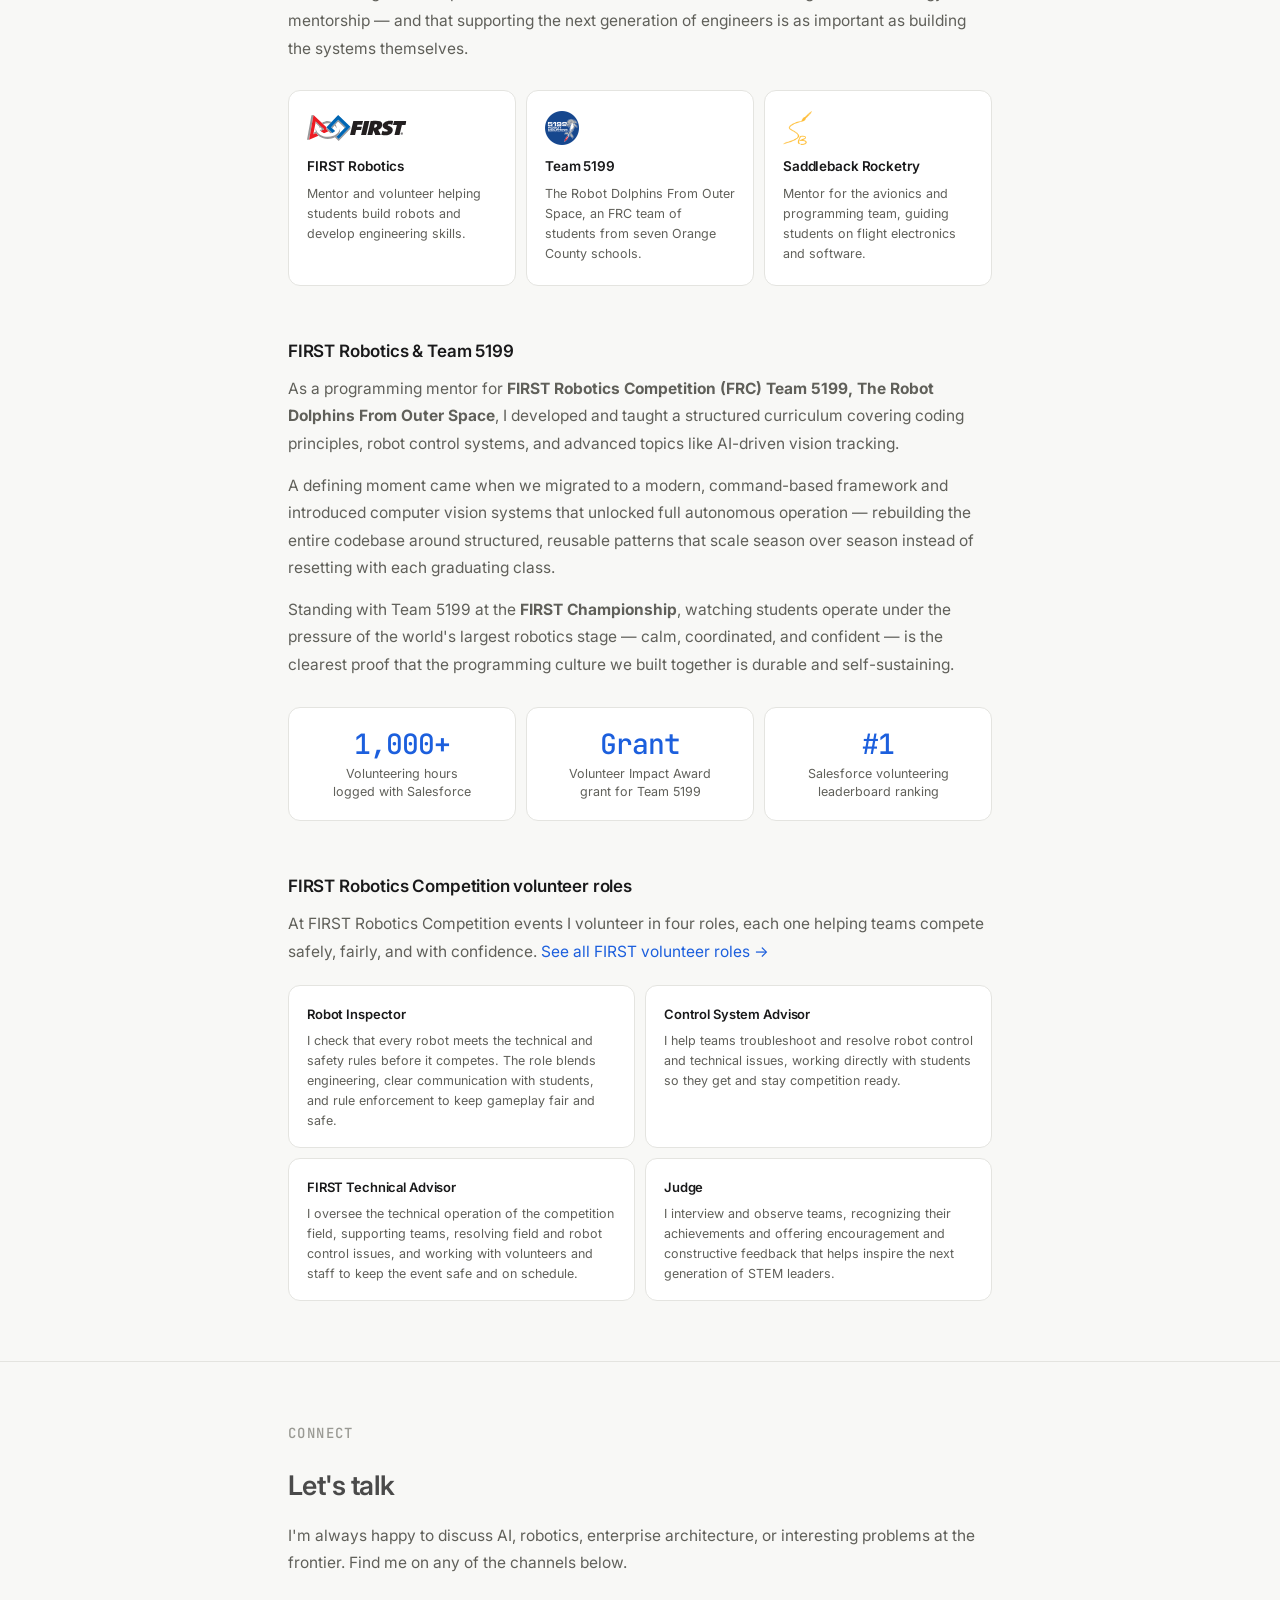
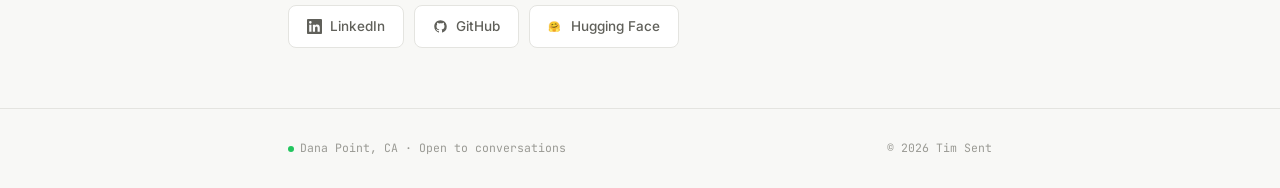
==== commit 8434926f: "Change grant amount display from '$20K' to 'Grant' Page tweaks" ====
--- a/index.html
+++ b/index.html
@@ -392,7 +392,7 @@
         <div class="vol-stat-label">Volunteering hours<br>logged with Salesforce</div>
       </div>
       <div class="vol-stat">
-        <div class="vol-stat-num">$20K</div>
+        <div class="vol-stat-num">Grant</div>
         <div class="vol-stat-label">Volunteer Impact Award<br>grant for Team 5199</div>
       </div>
       <div class="vol-stat">
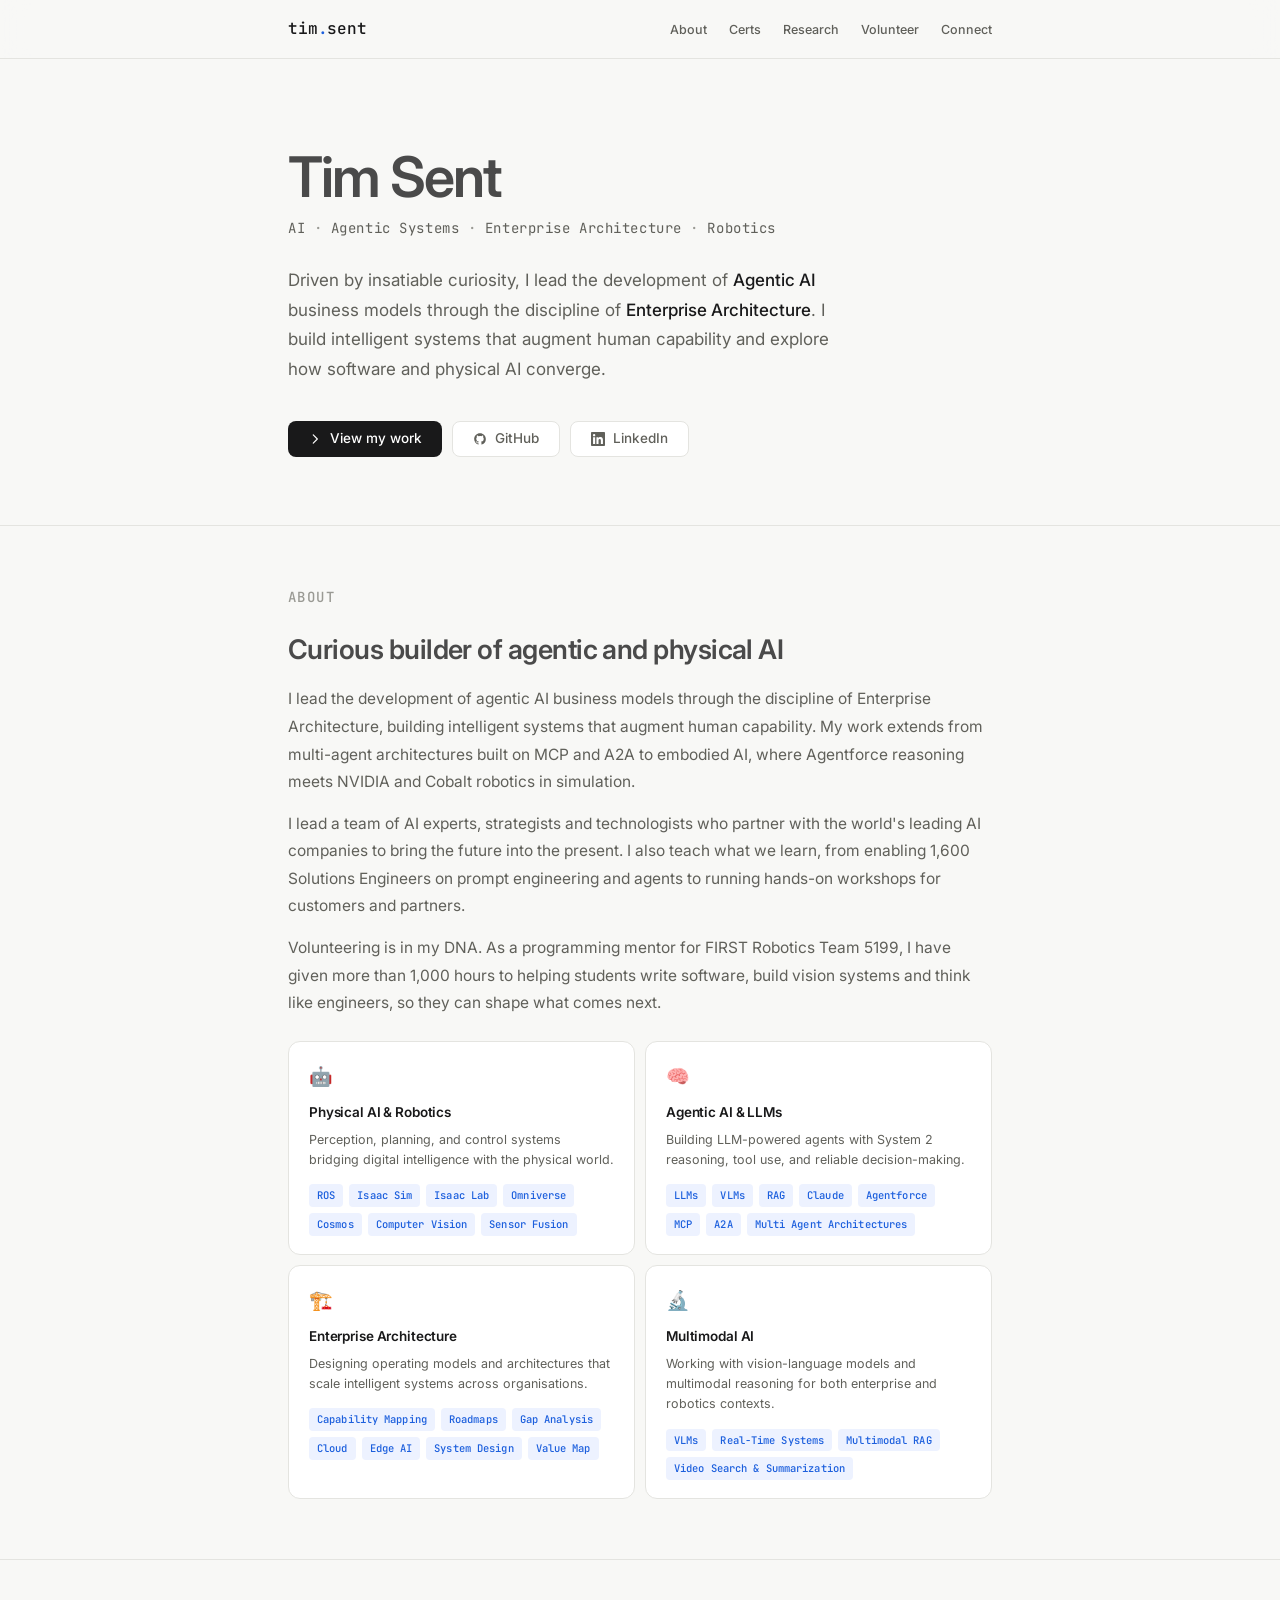
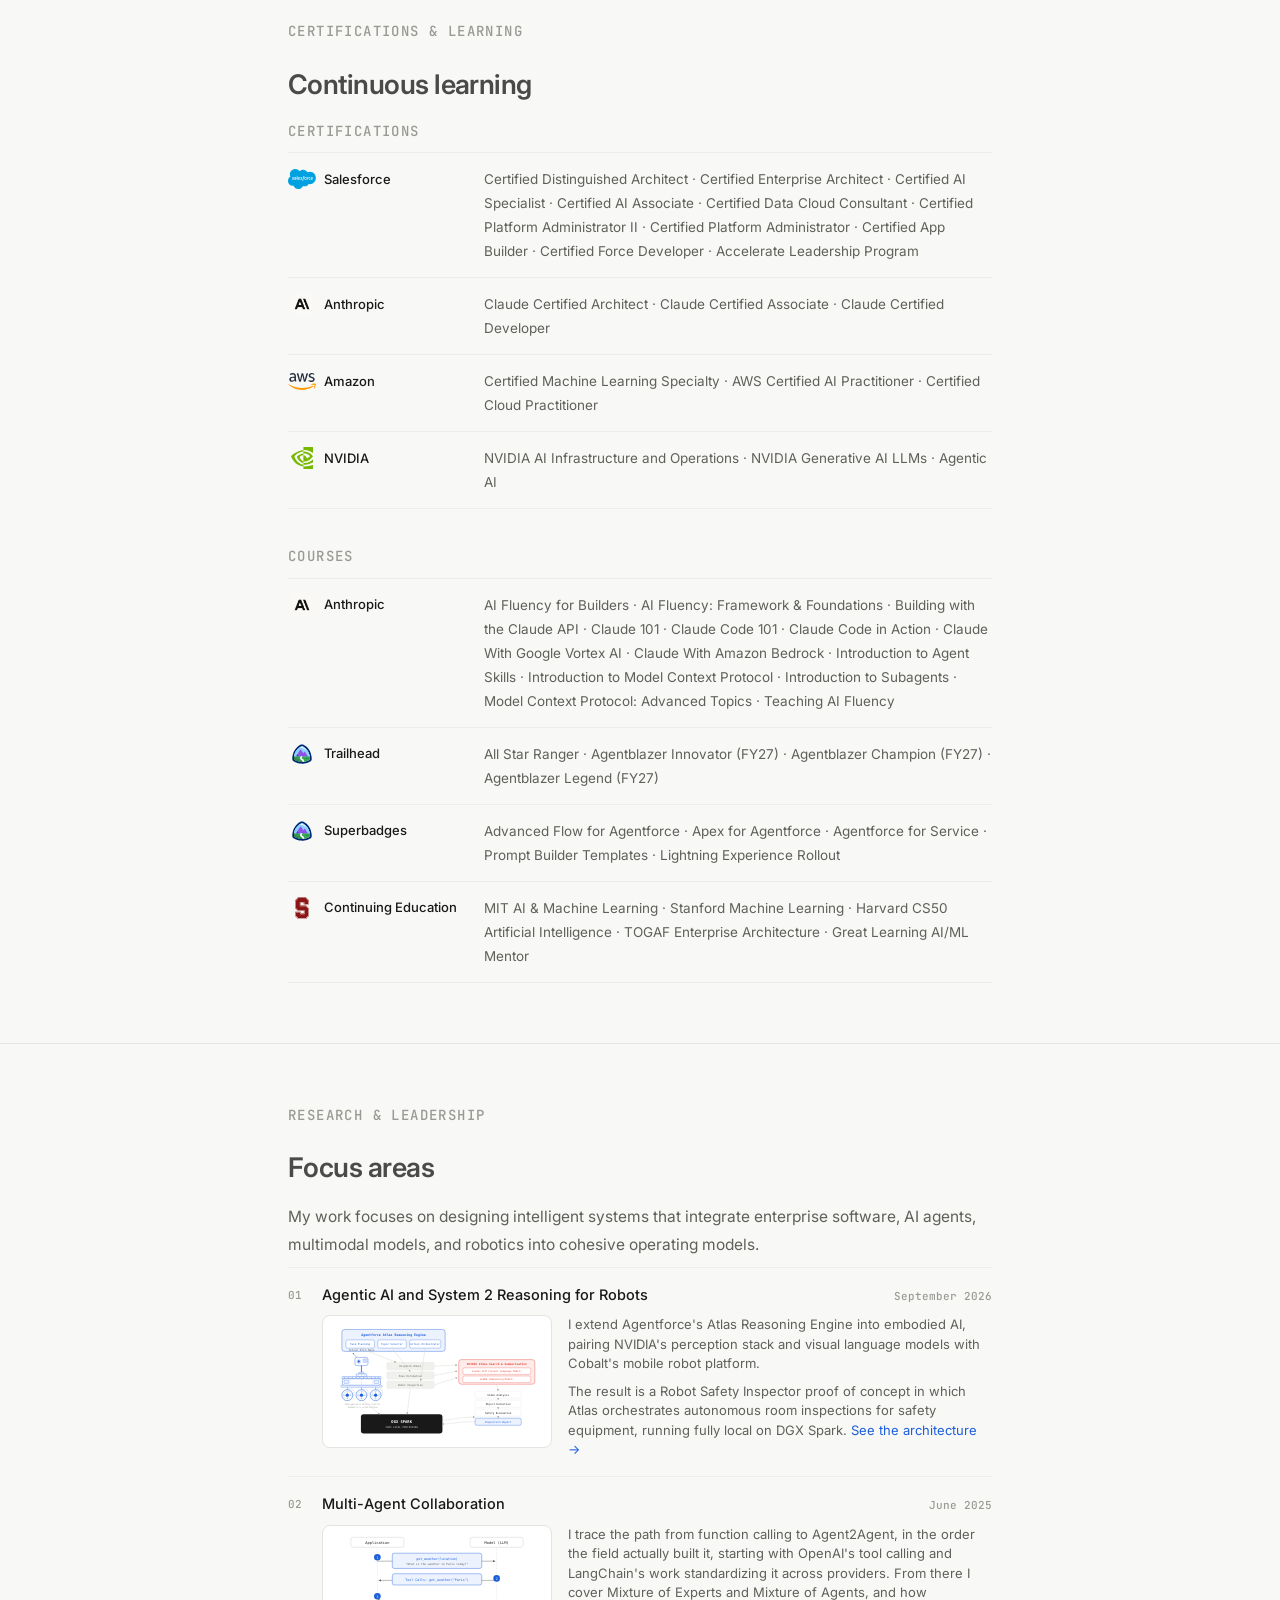
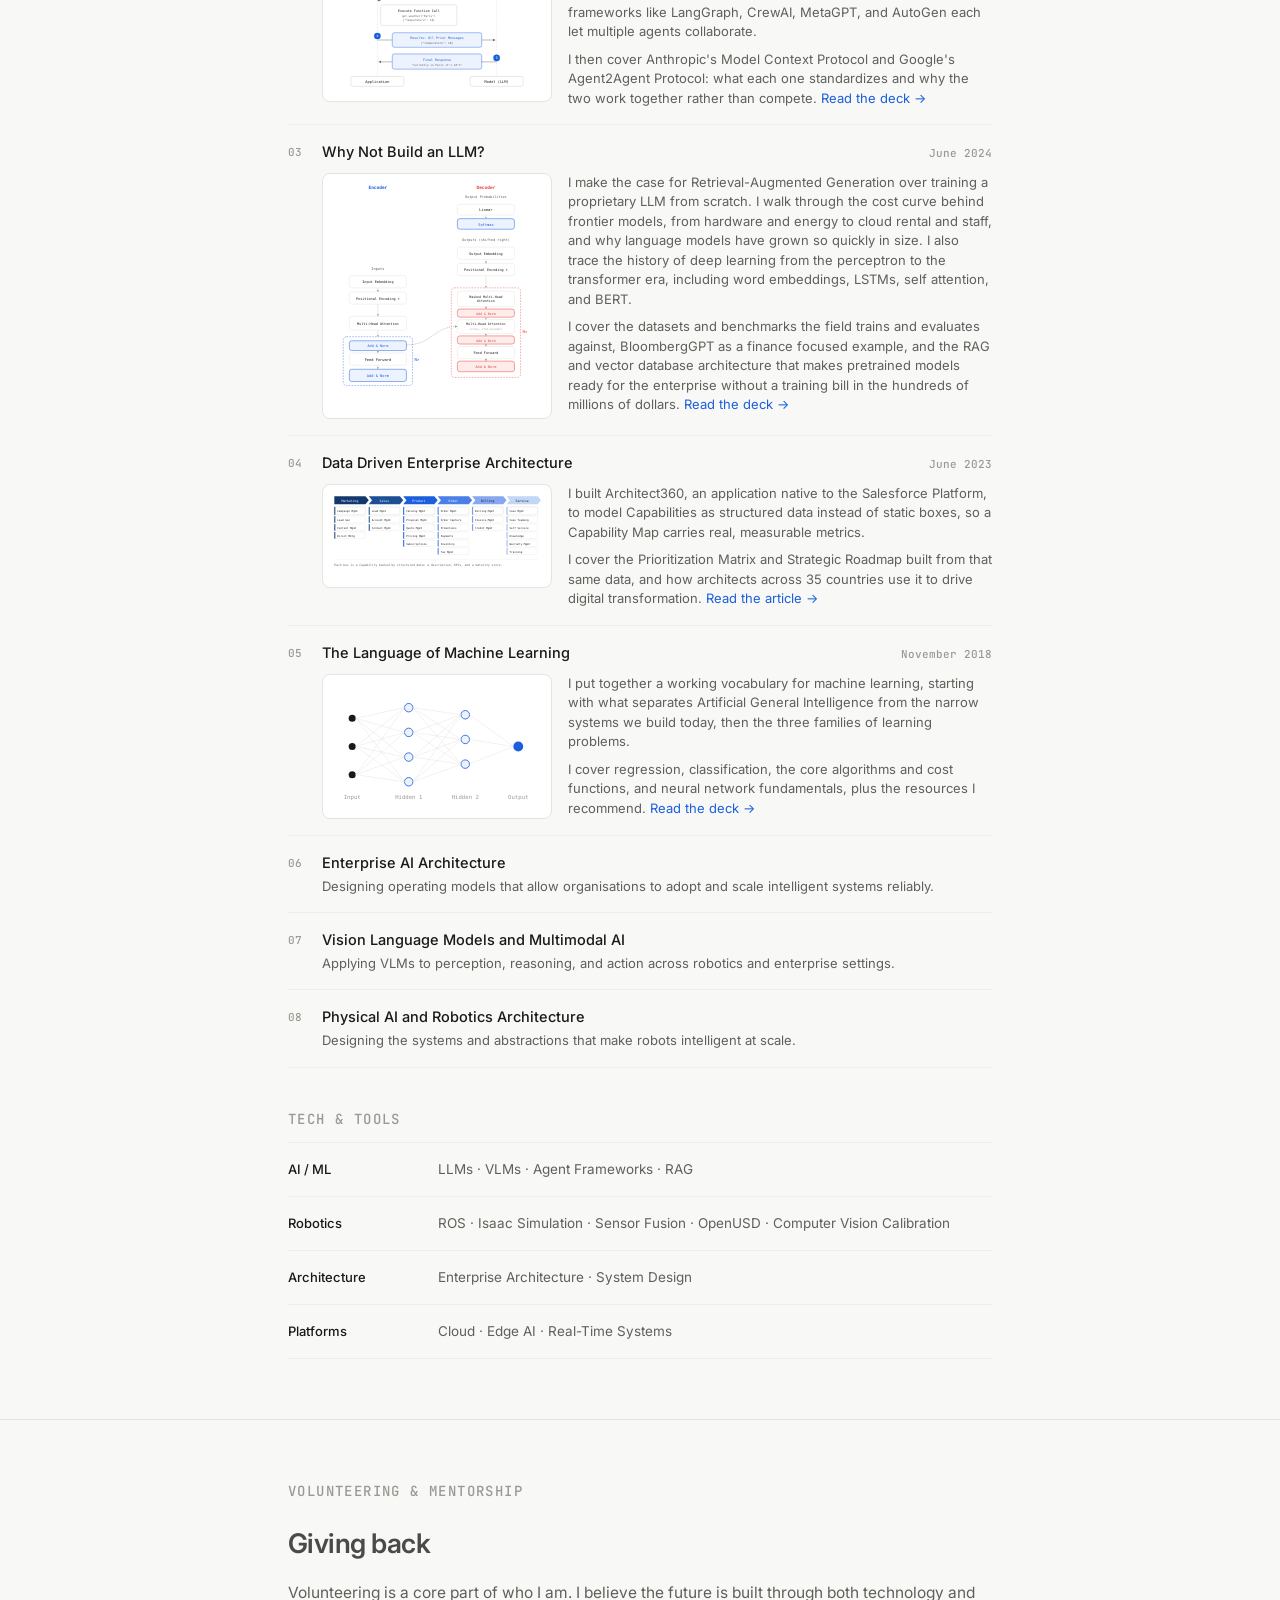
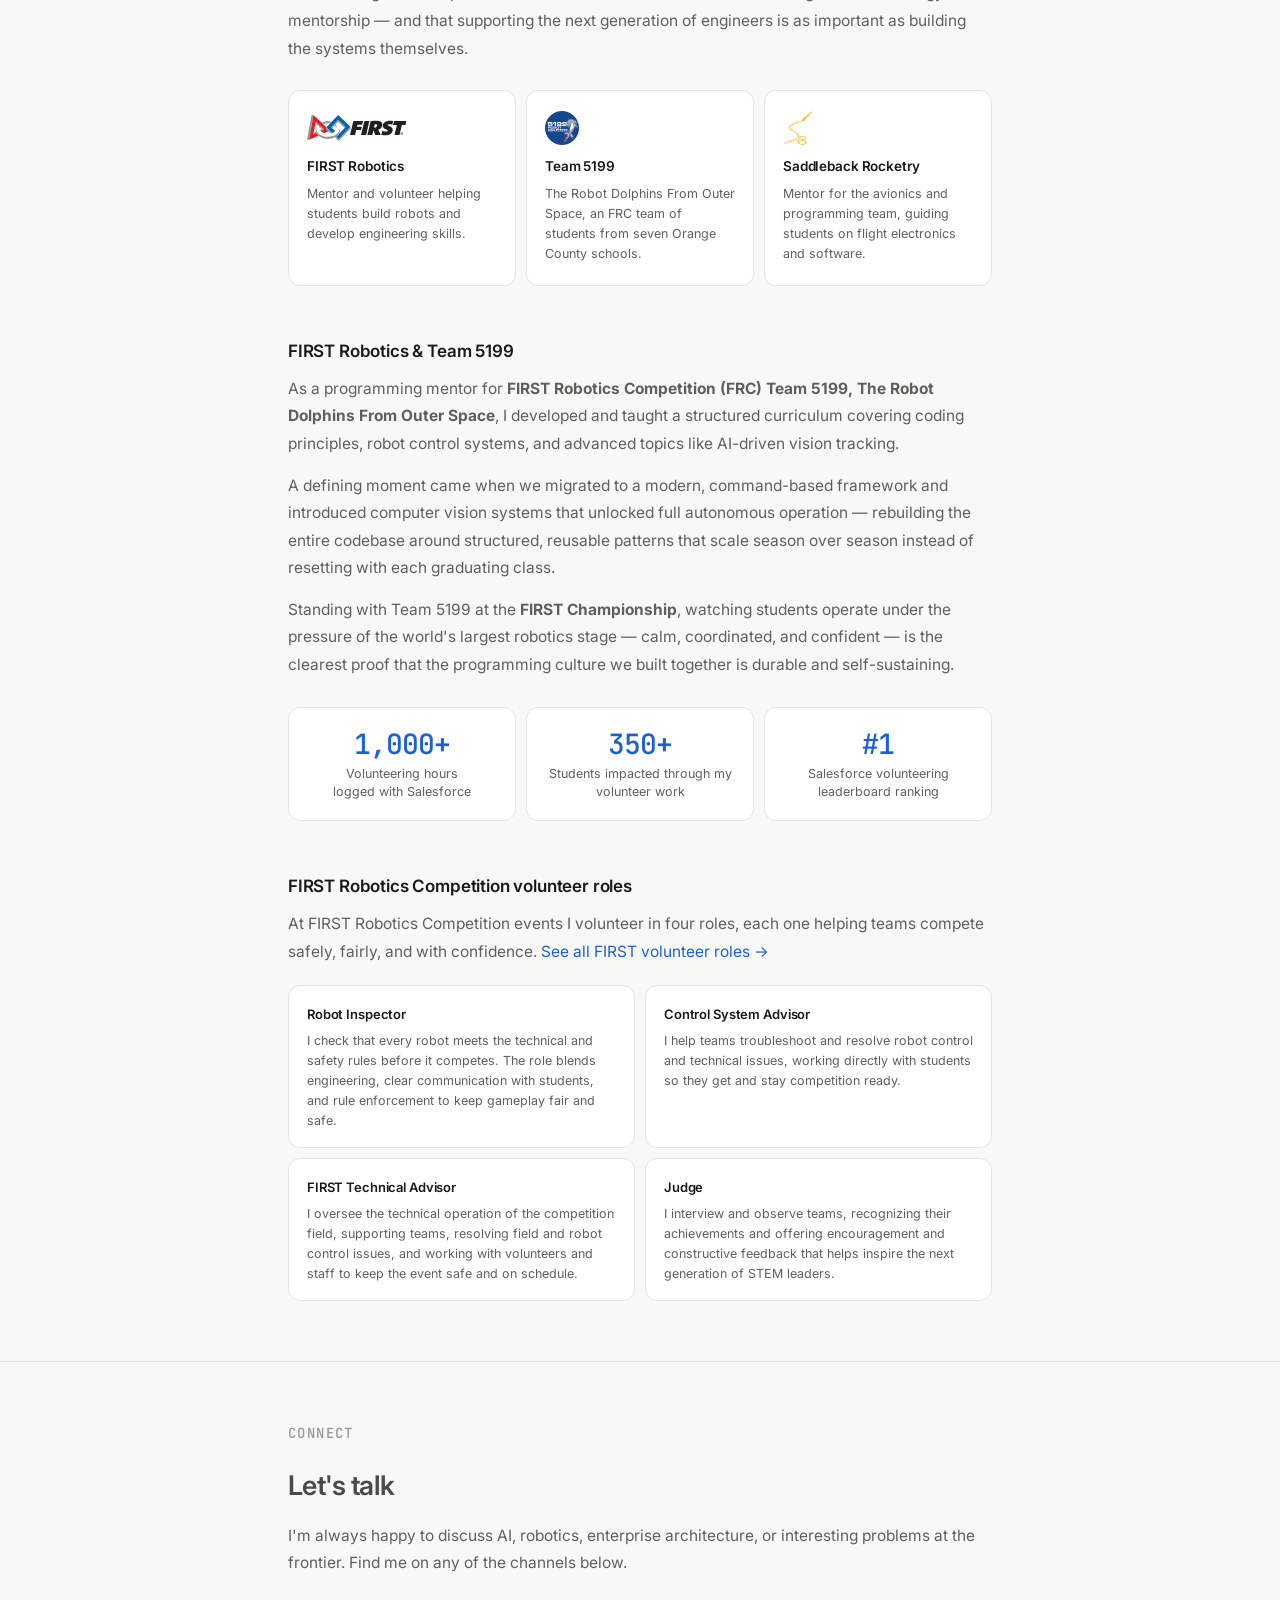
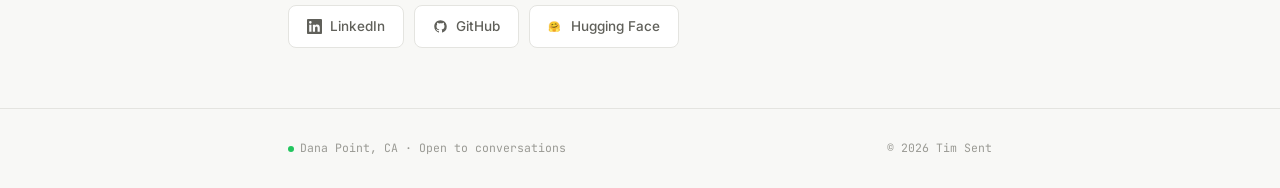
==== commit 87d2695e: "Change volunteer impact statistics in index.html Updated volunteer statistics to reflect new impact " ====
--- a/index.html
+++ b/index.html
@@ -392,8 +392,8 @@
         <div class="vol-stat-label">Volunteering hours<br>logged with Salesforce</div>
       </div>
       <div class="vol-stat">
-        <div class="vol-stat-num">Grant</div>
-        <div class="vol-stat-label">Volunteer Impact Award<br>grant for Team 5199</div>
+        <div class="vol-stat-num">350+</div>
+        <div class="vol-stat-label">Students impacted through my<br>volunteer work</div>
       </div>
       <div class="vol-stat">
         <div class="vol-stat-num">#1</div>
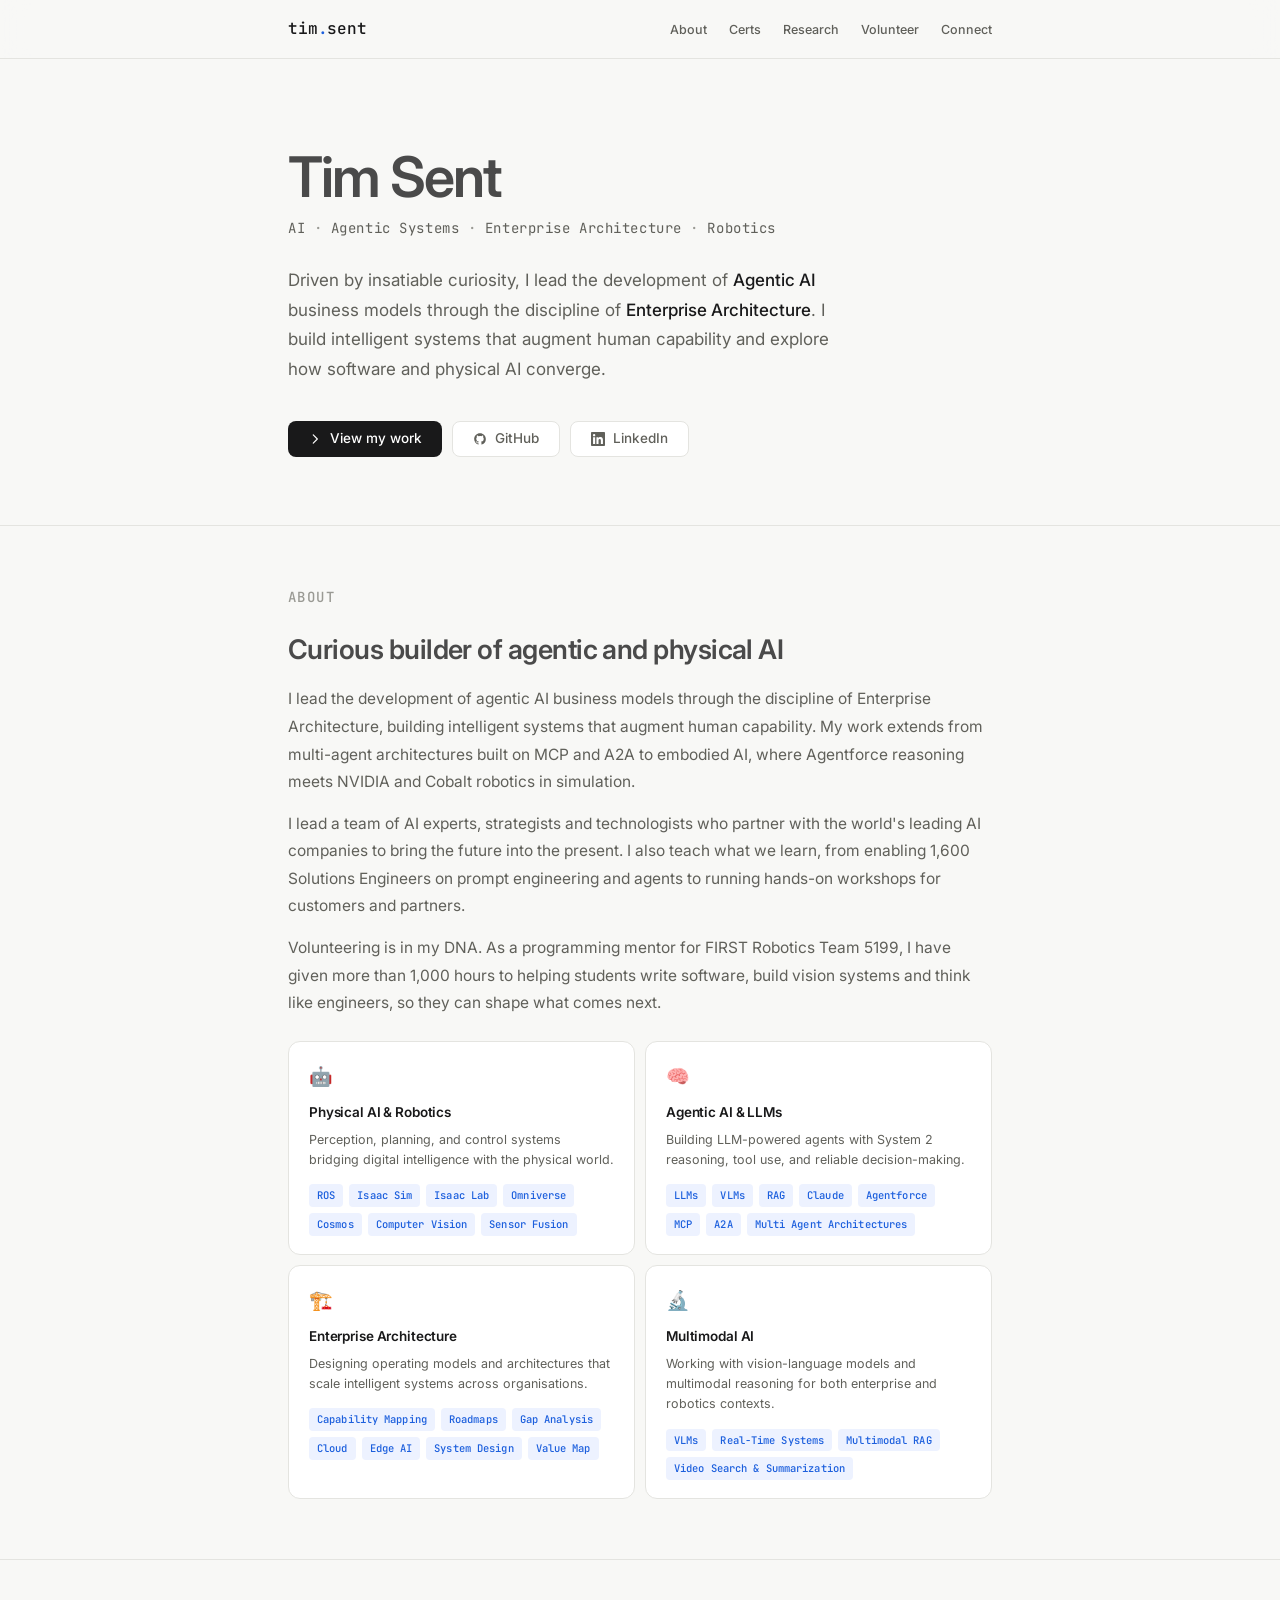
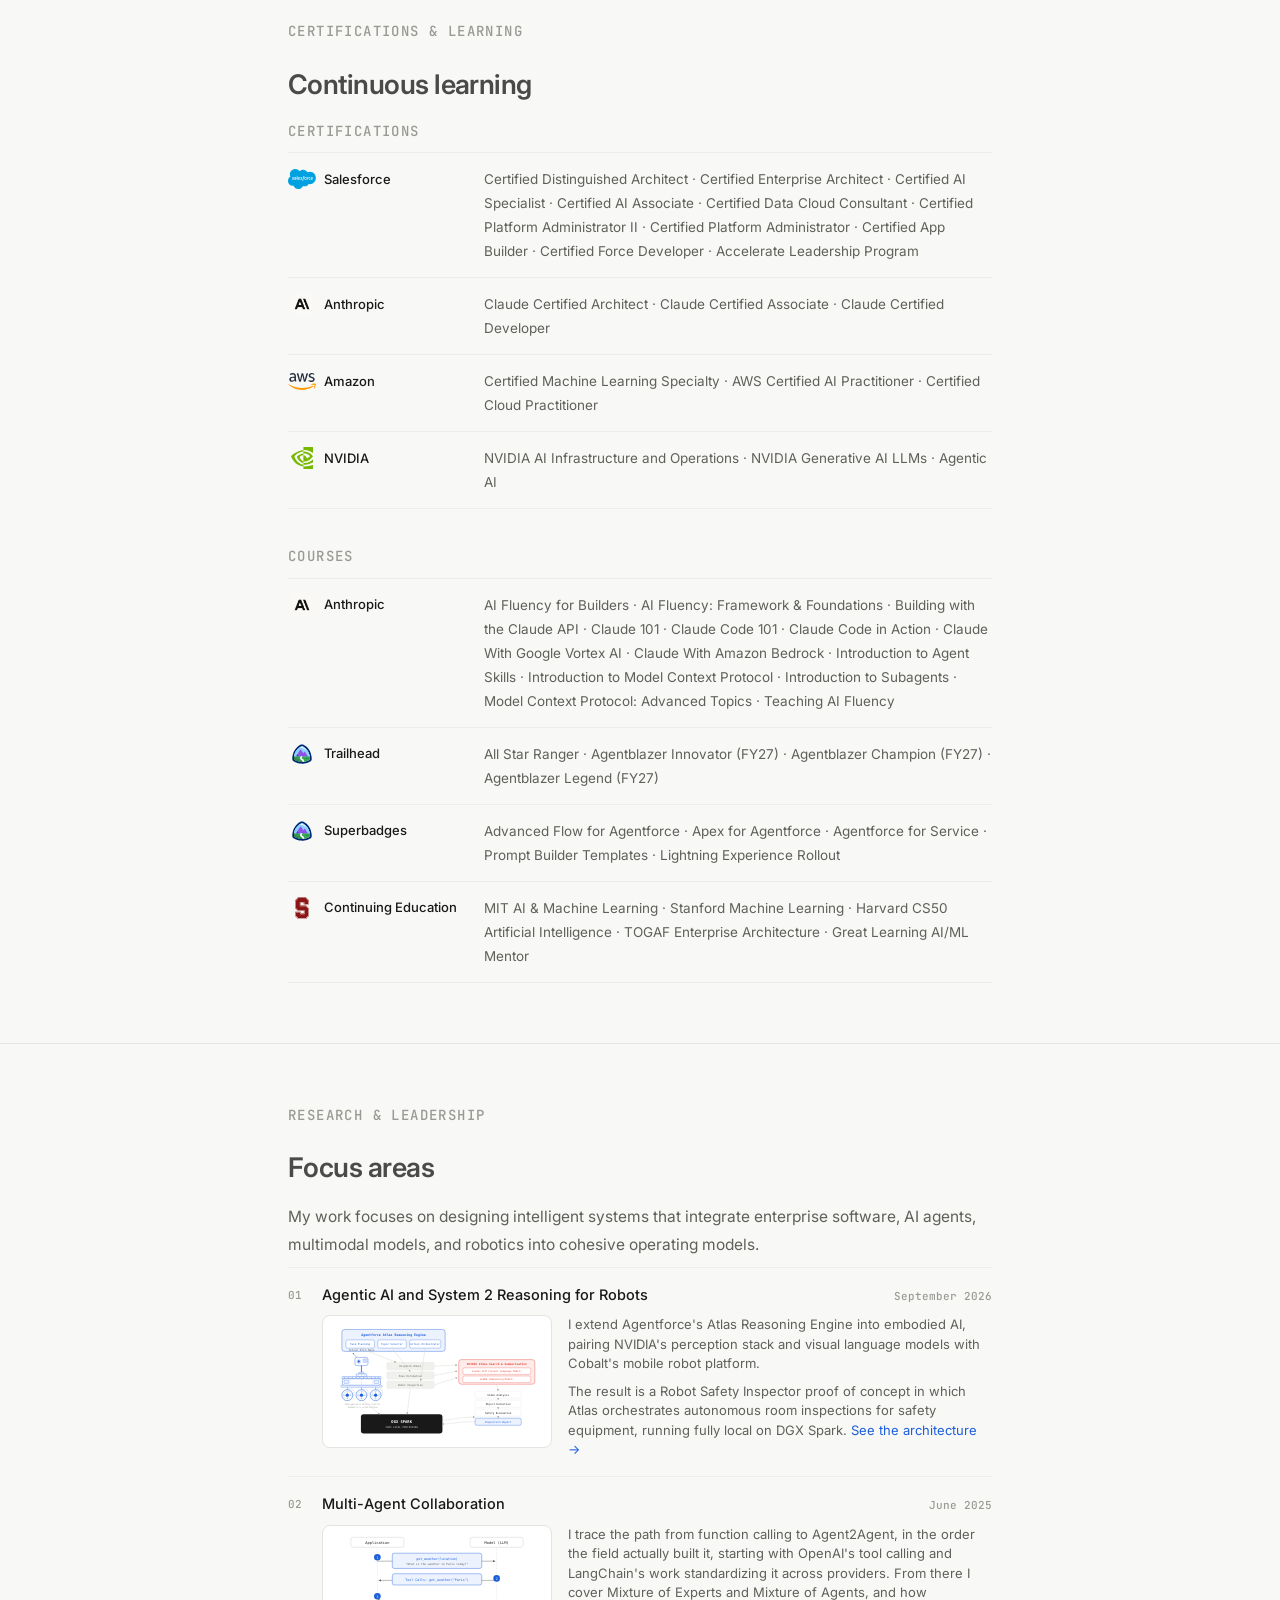
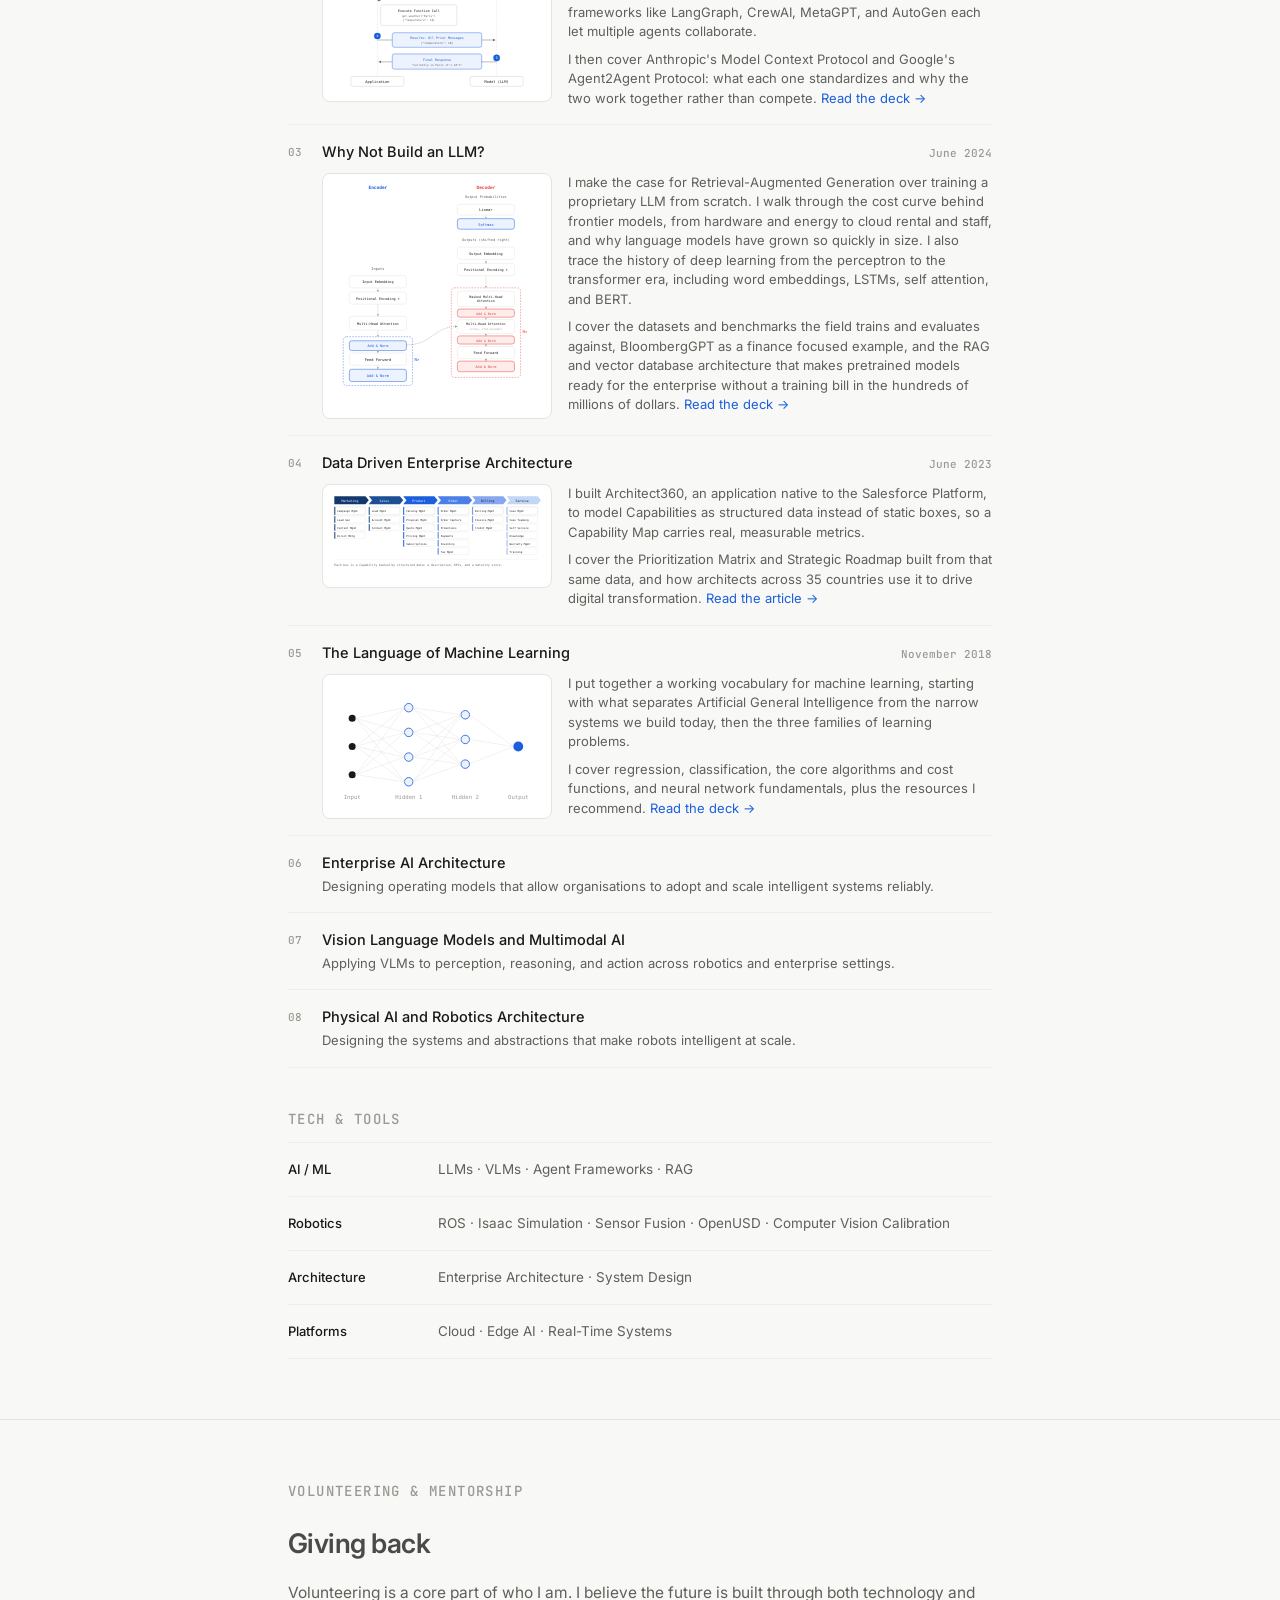
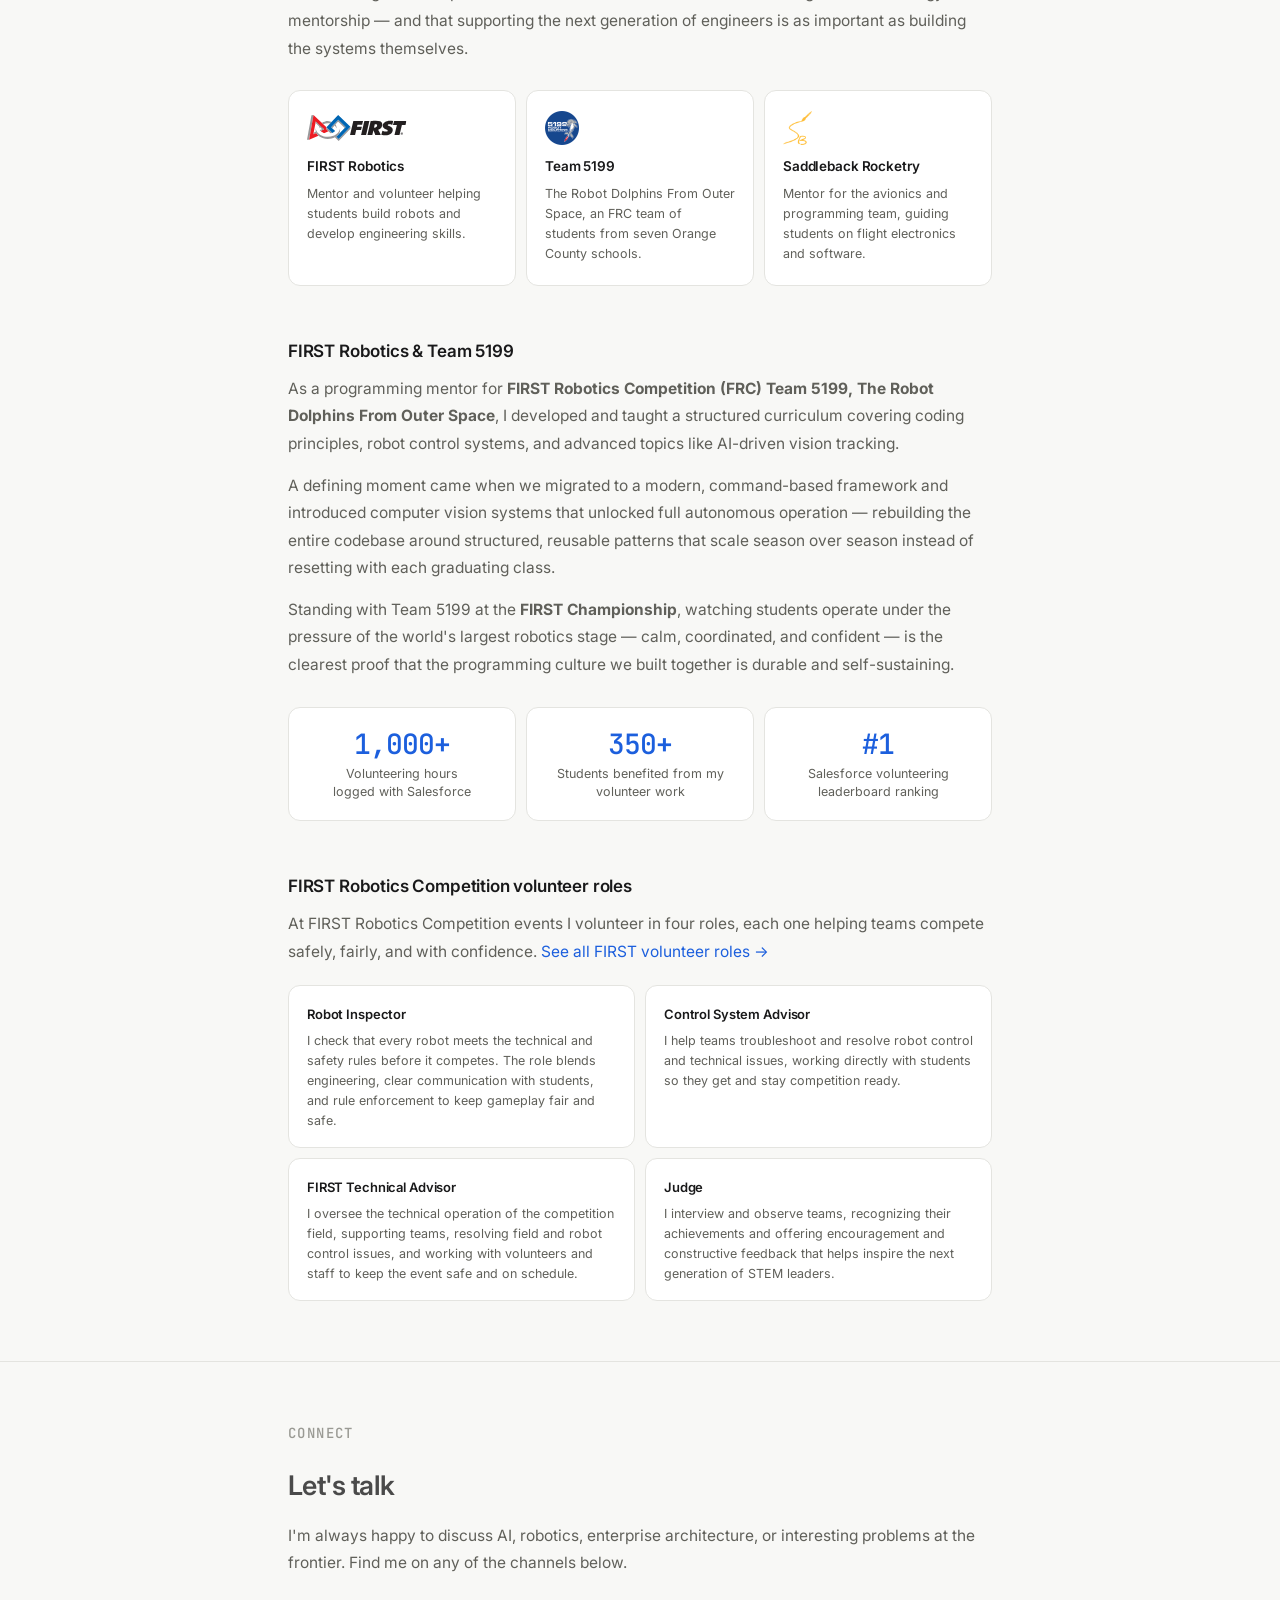
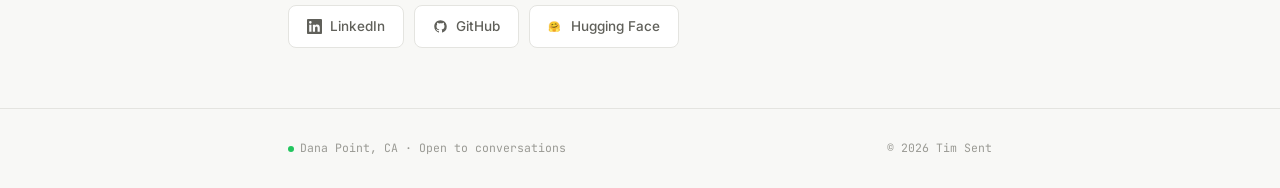
==== commit f8535c4f: "Update volunteering statistic label wording" ====
--- a/index.html
+++ b/index.html
@@ -393,7 +393,7 @@
       </div>
       <div class="vol-stat">
         <div class="vol-stat-num">350+</div>
-        <div class="vol-stat-label">Students impacted through my<br>volunteer work</div>
+        <div class="vol-stat-label">Students benefited from my<br>volunteer work</div>
       </div>
       <div class="vol-stat">
         <div class="vol-stat-num">#1</div>
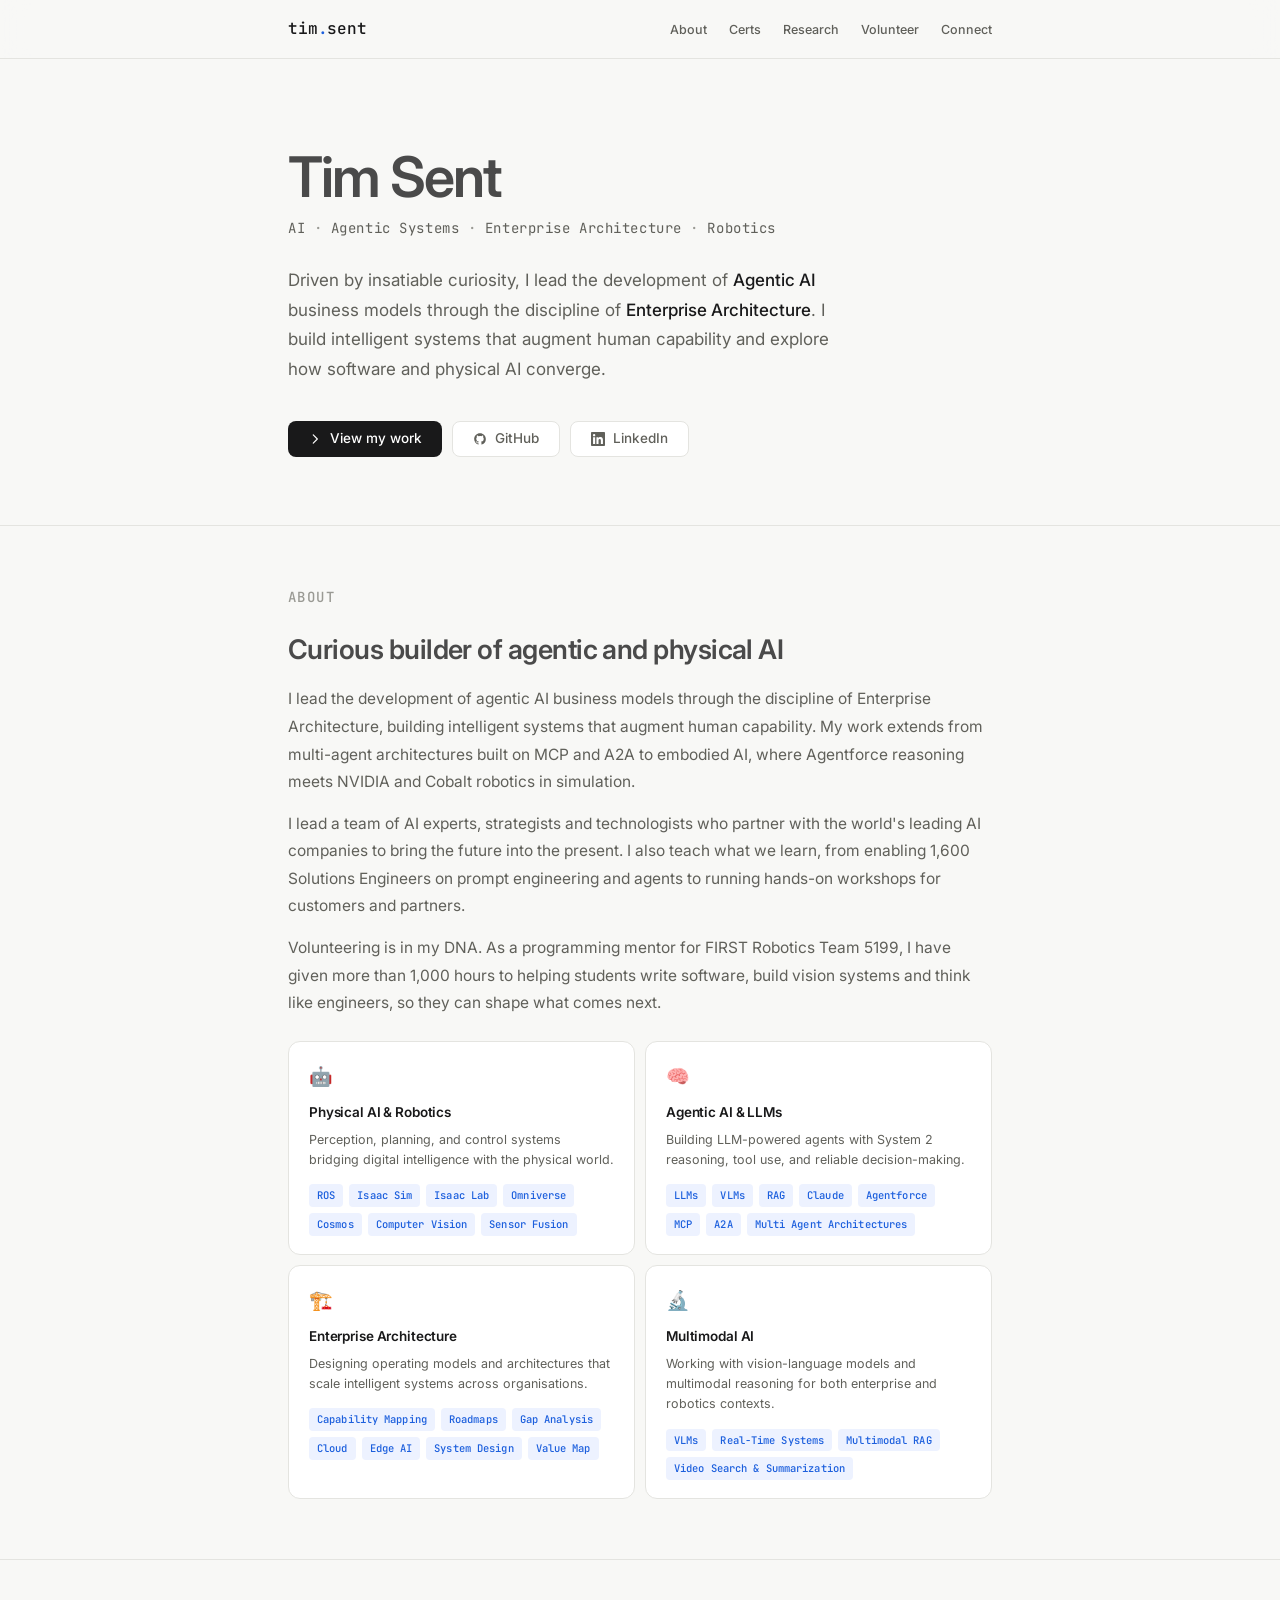
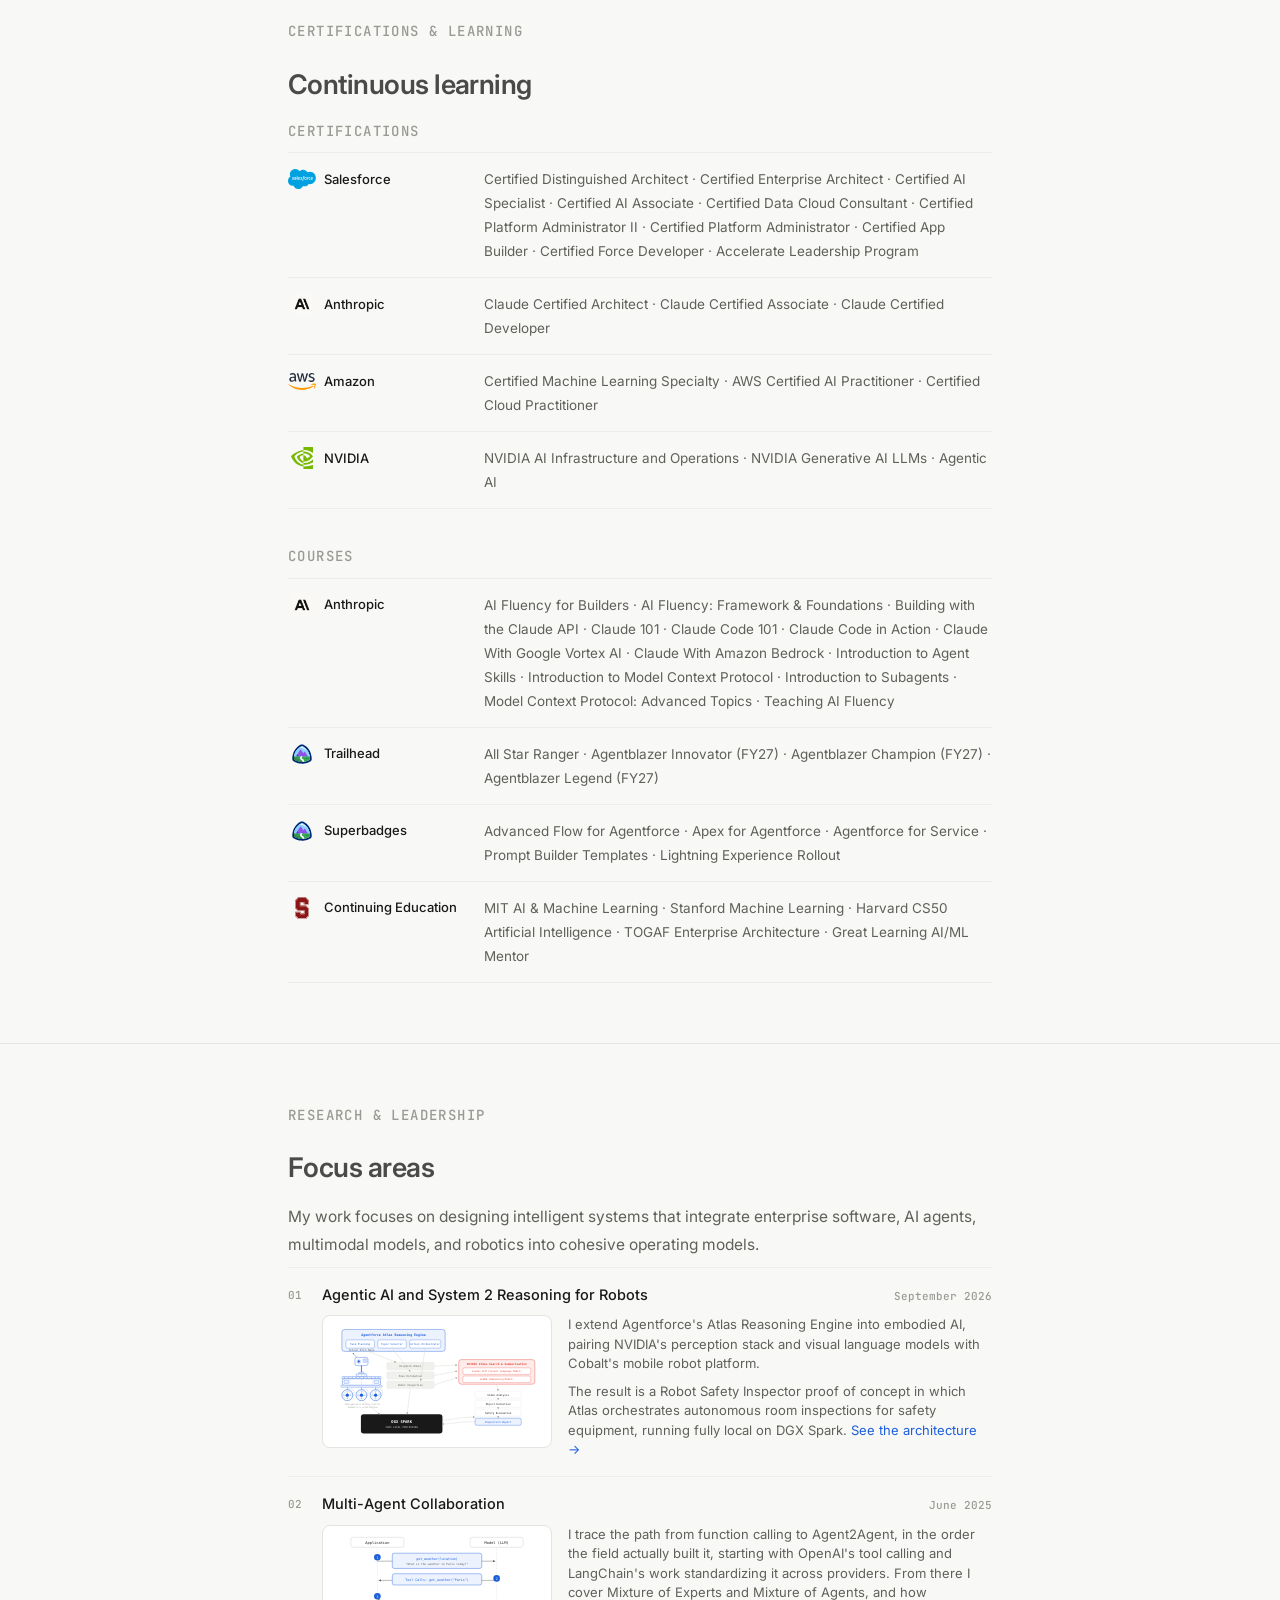
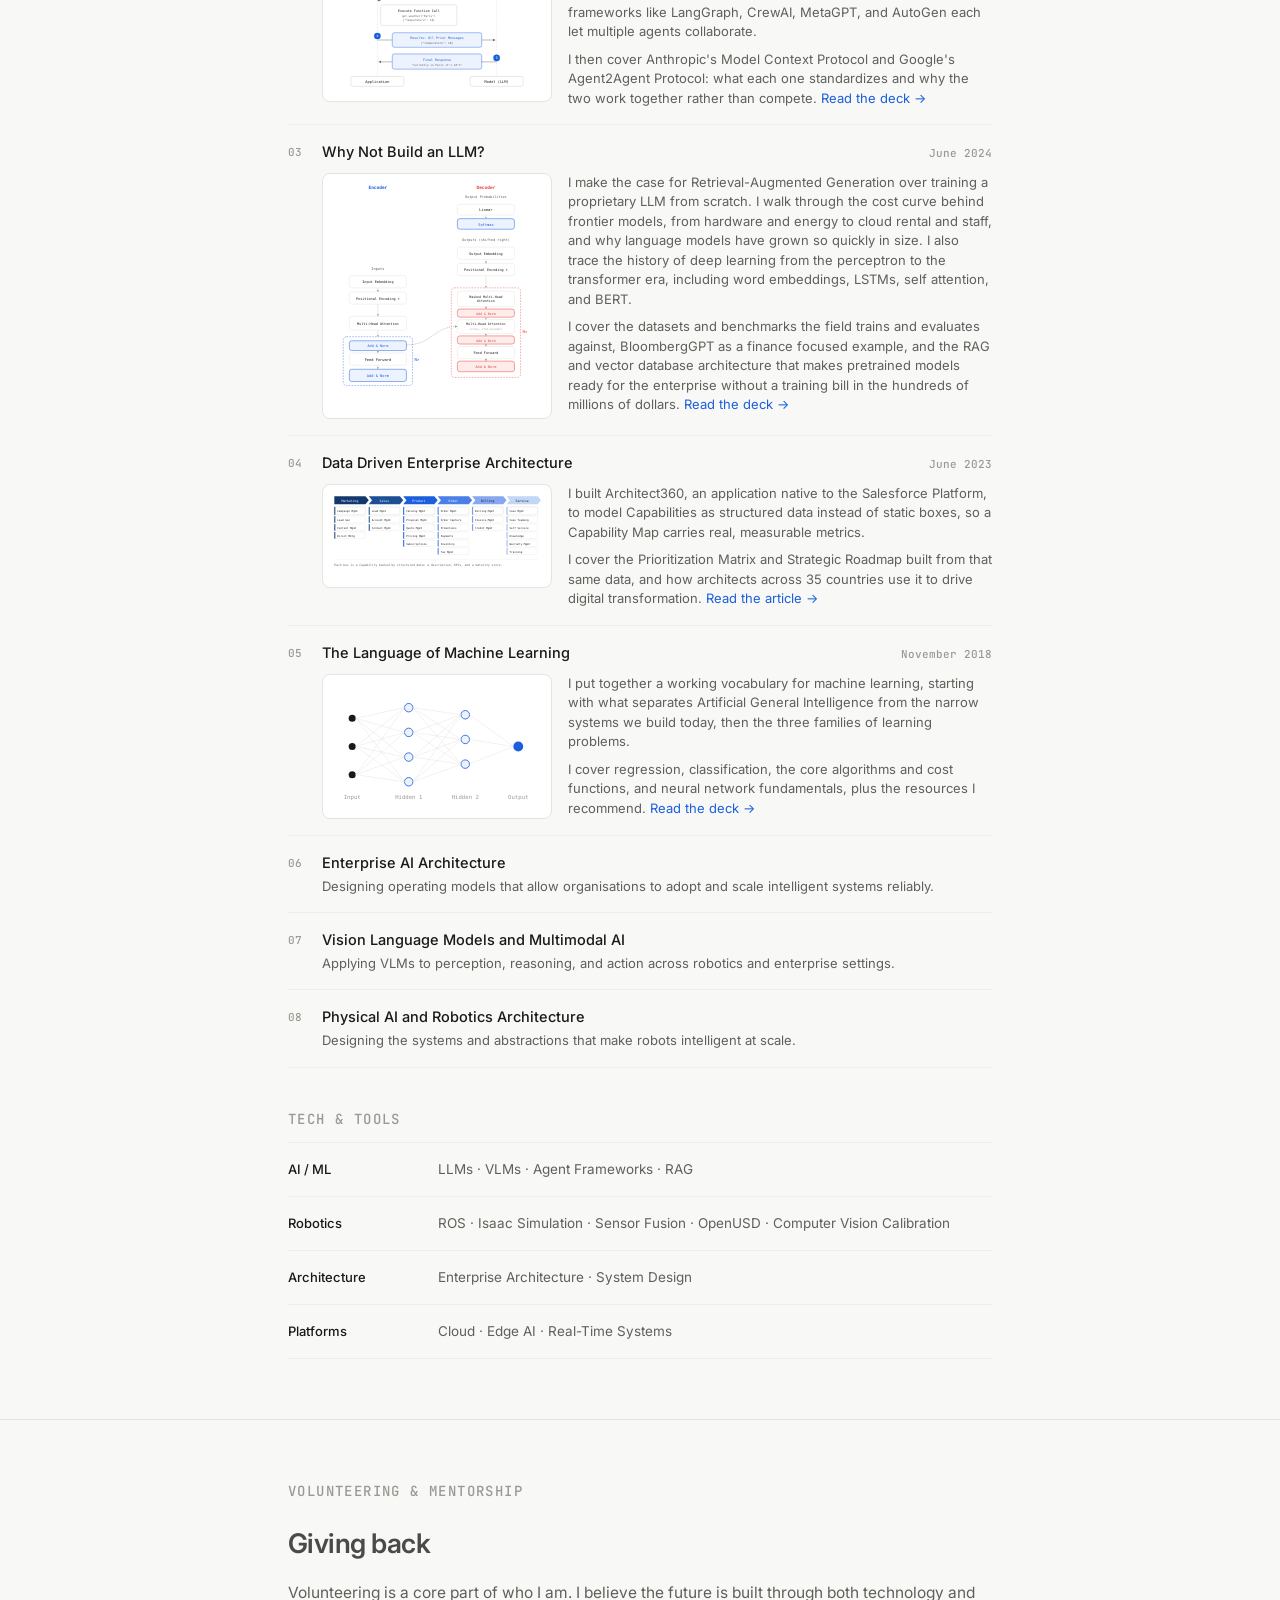
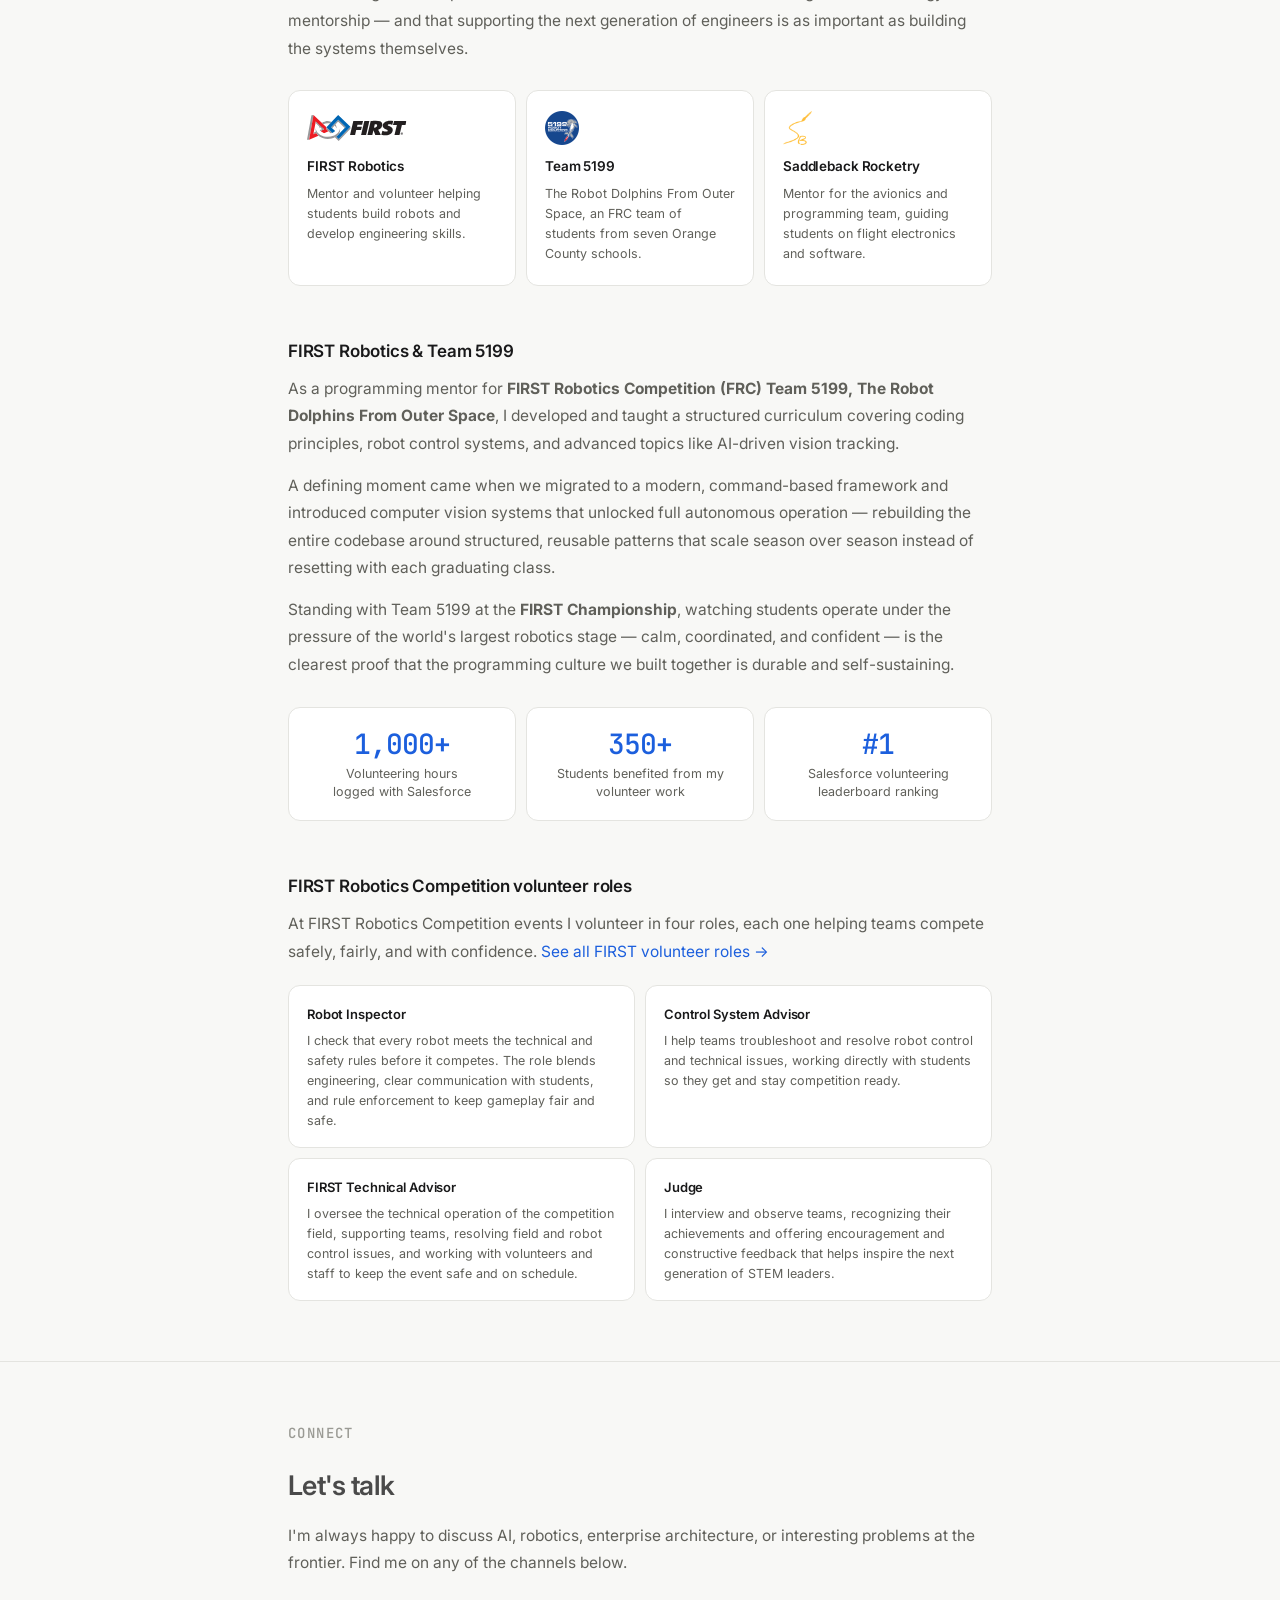
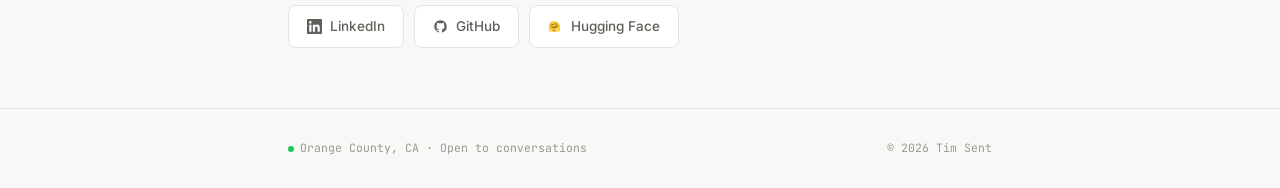
==== commit 3f036ba0: "Update location in footer from Dana Point to Orange County" ====
--- a/index.html
+++ b/index.html
@@ -462,7 +462,7 @@
   <div class="footer-inner">
     <span class="footer-text">
       <span class="dot-live"></span>
-      Dana Point, CA · Open to conversations
+      Orange County, CA · Open to conversations
     </span>
     <span class="footer-text">© 2026 Tim Sent</span>
   </div>
